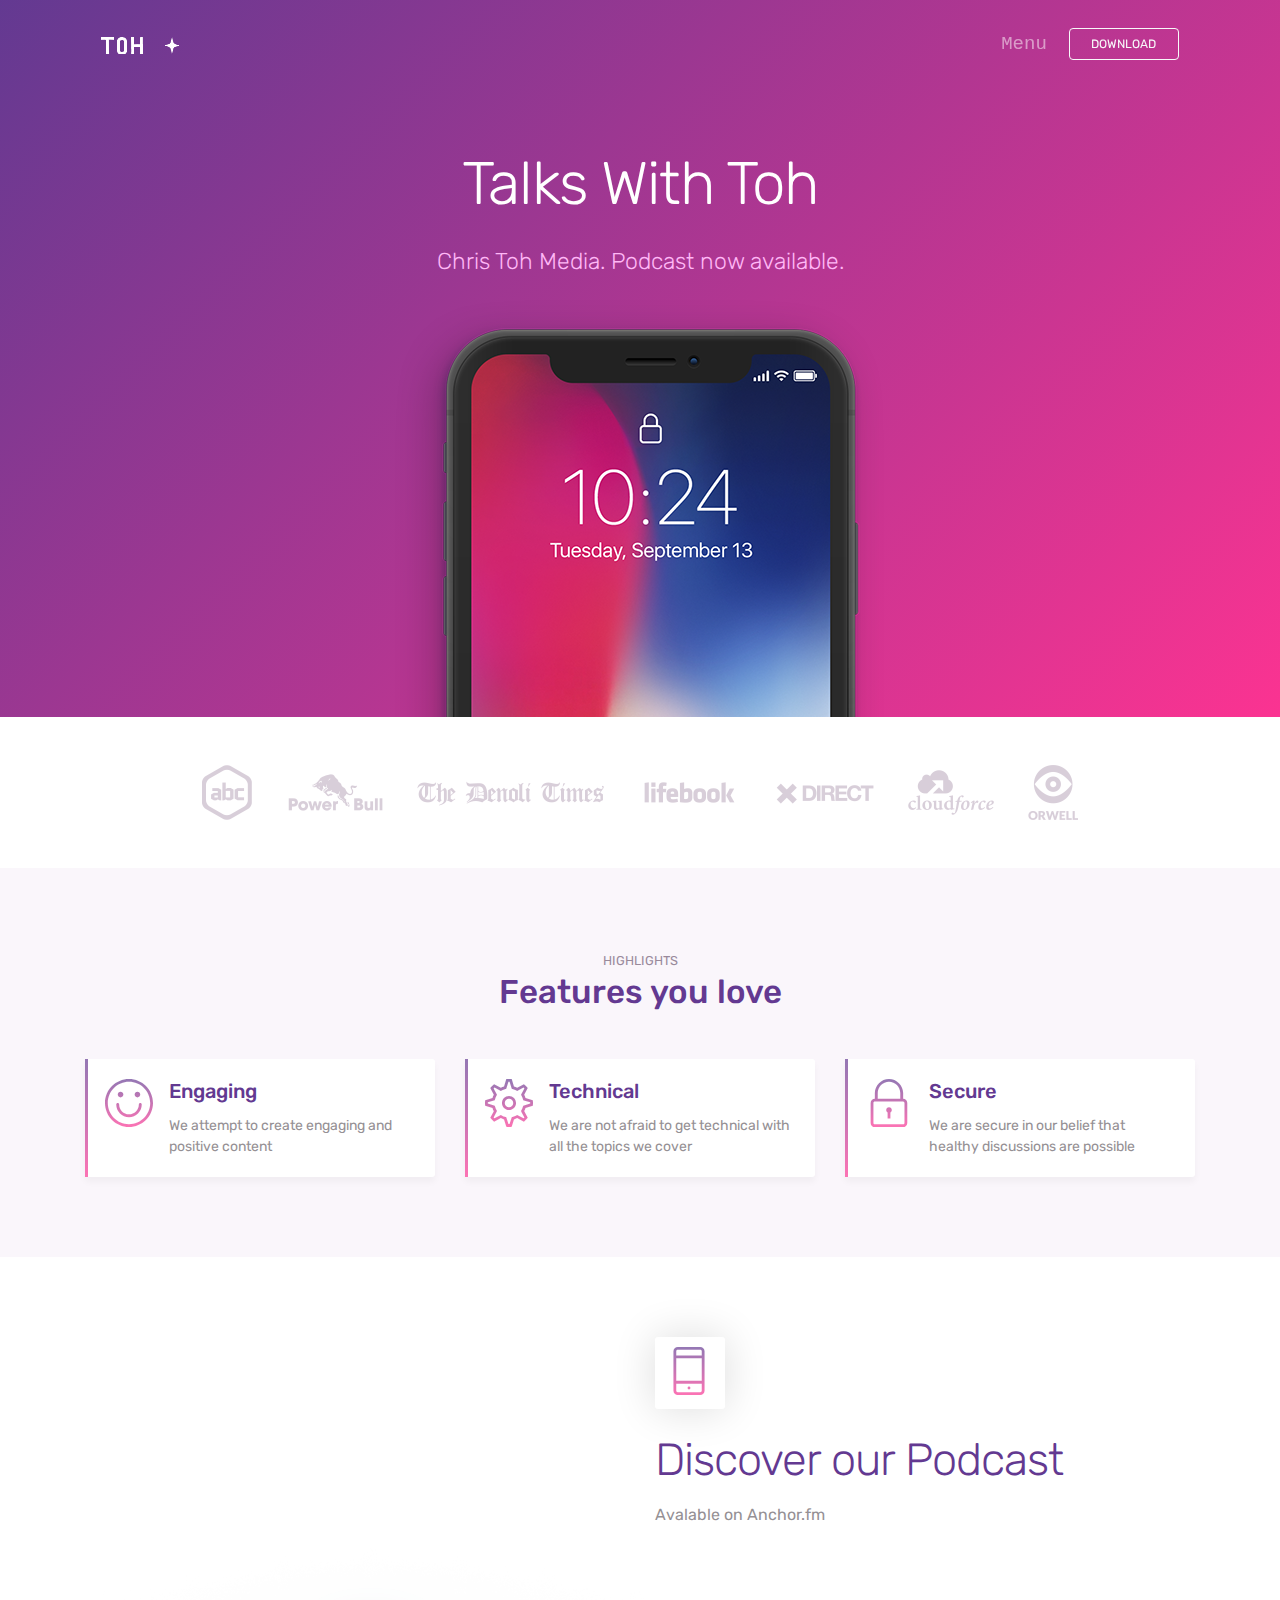
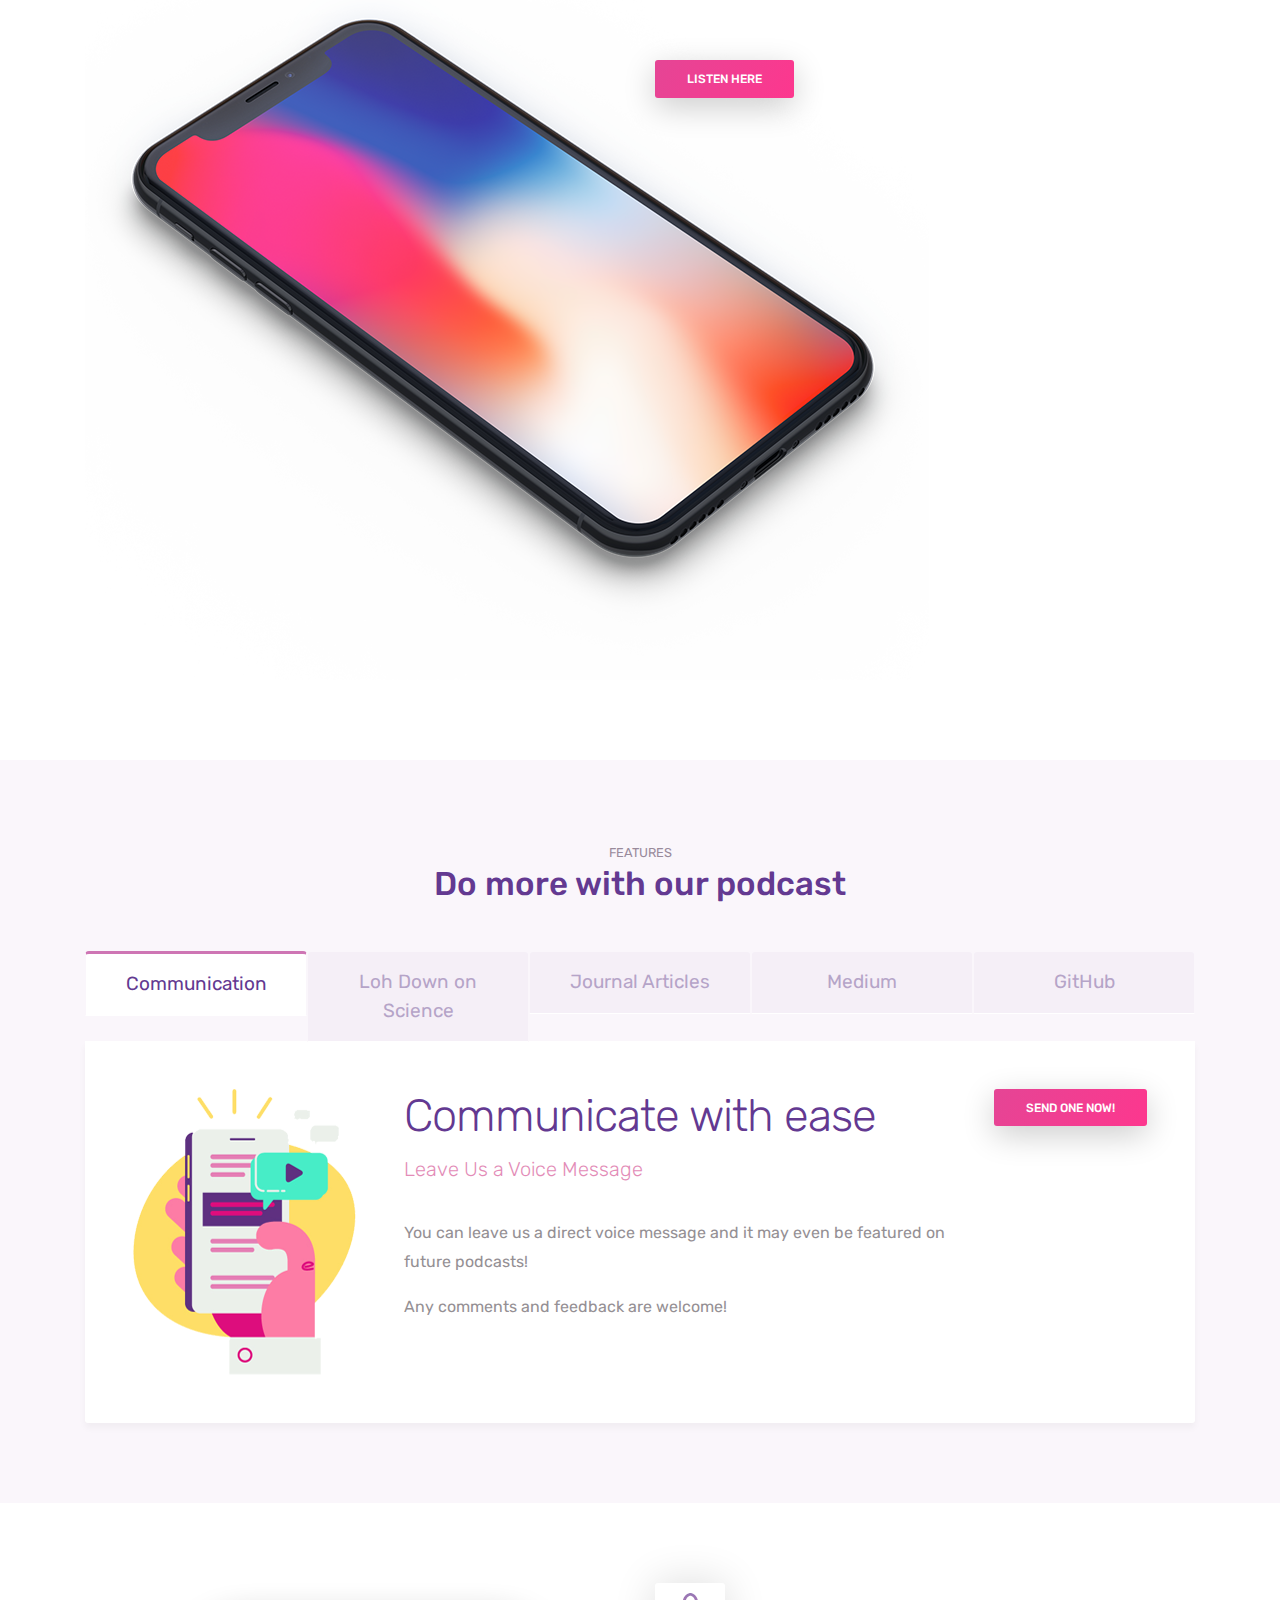
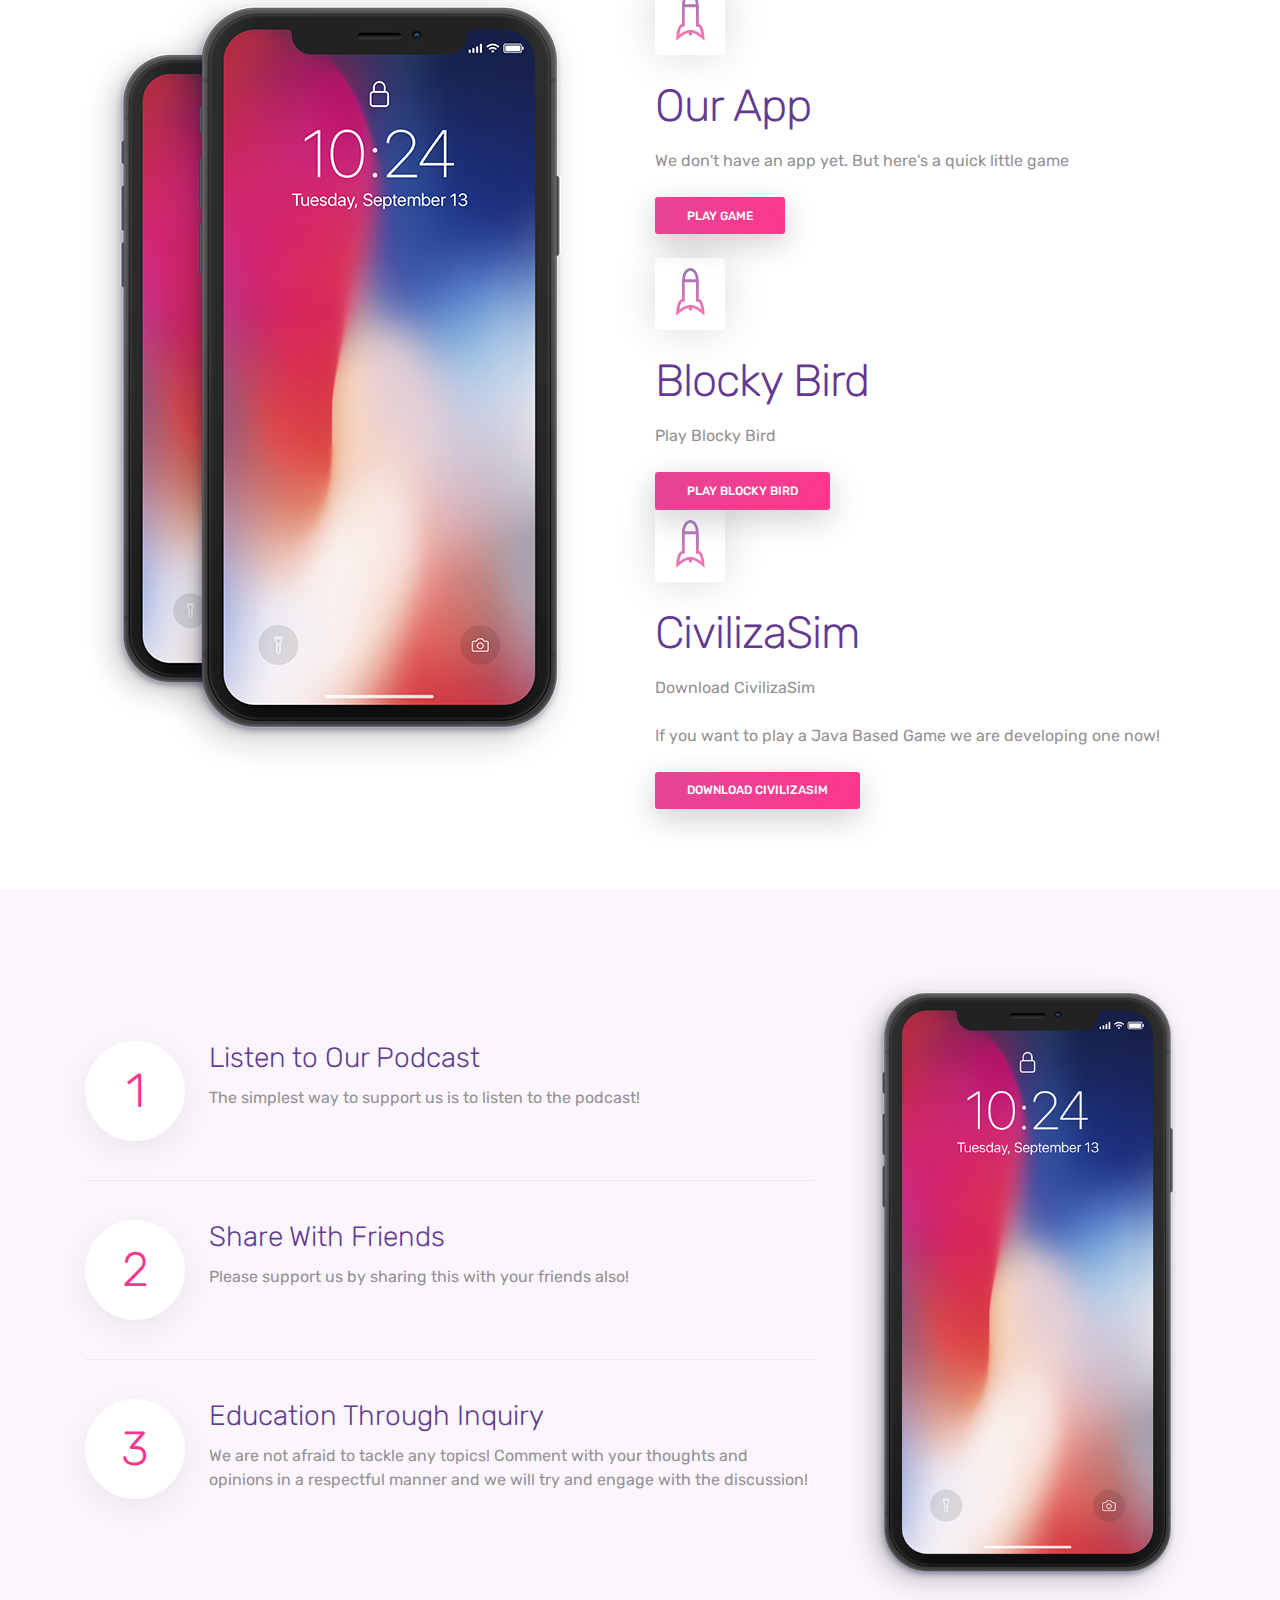
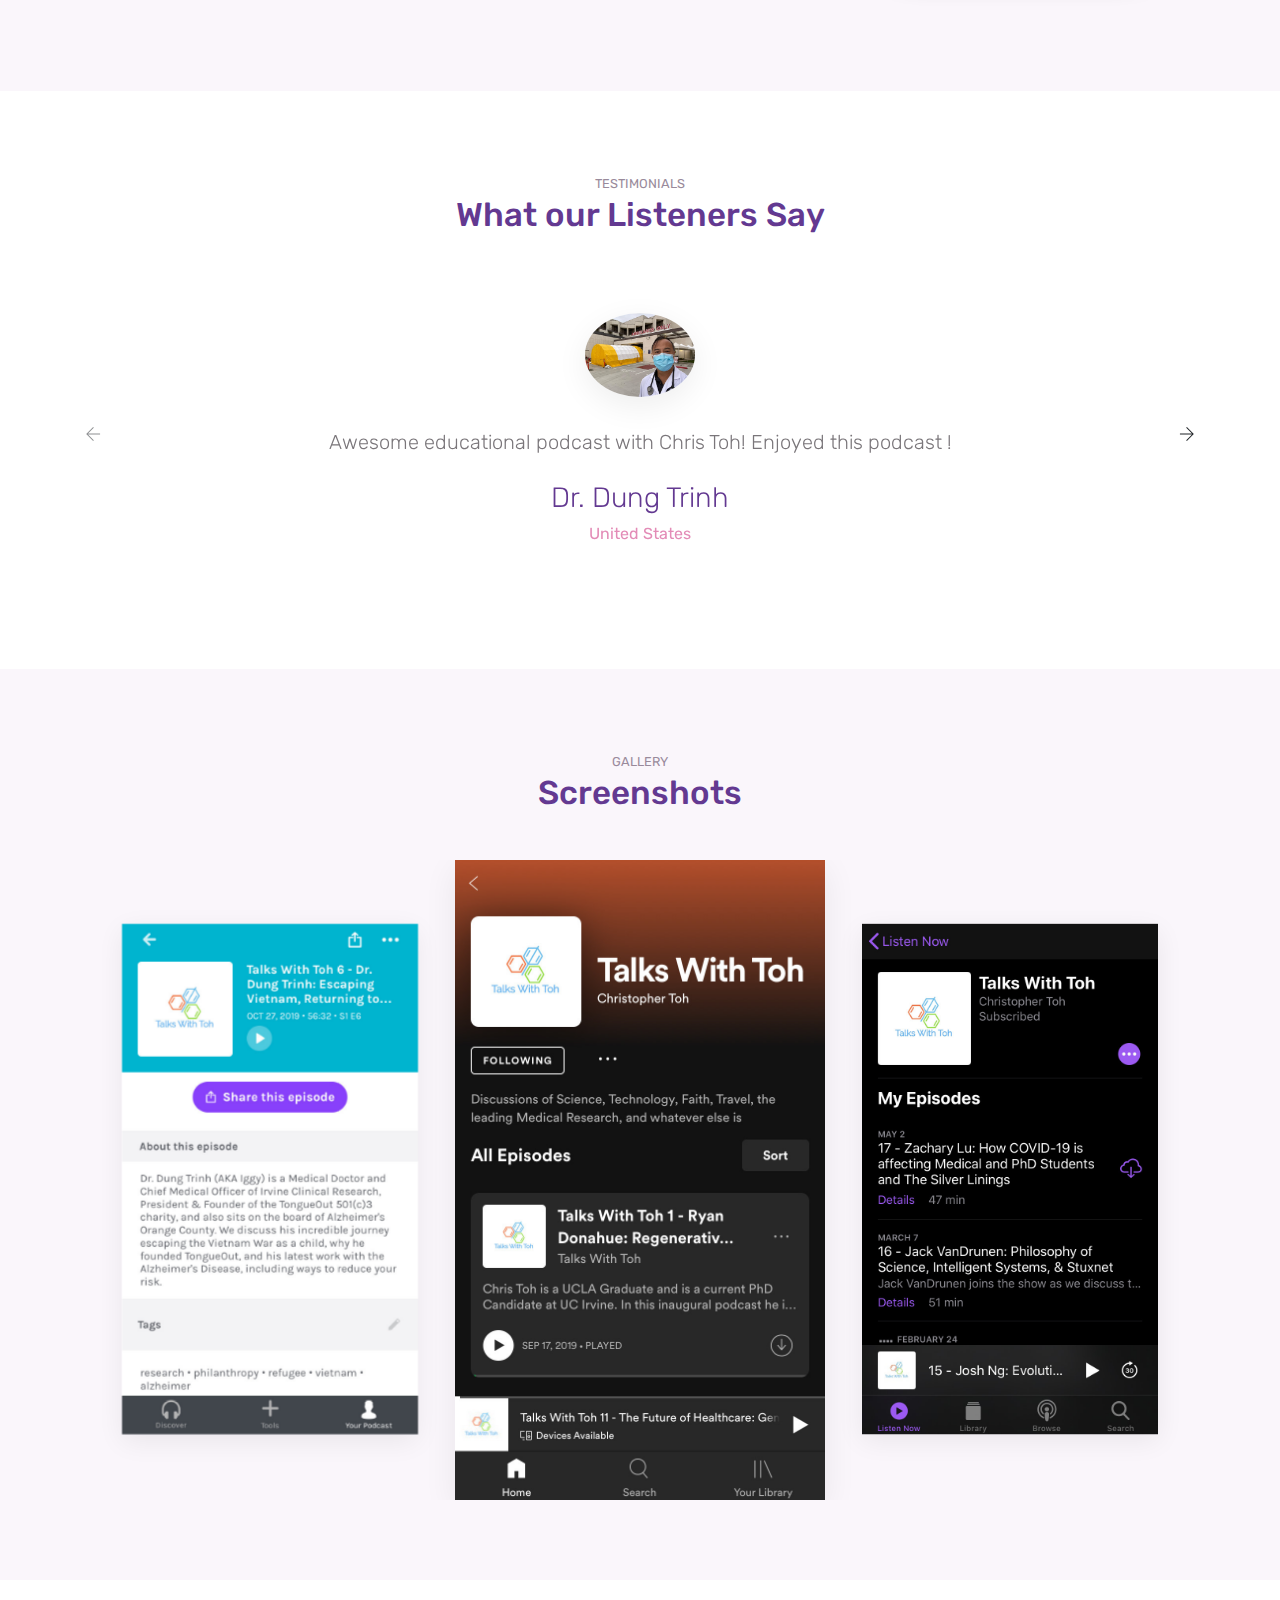
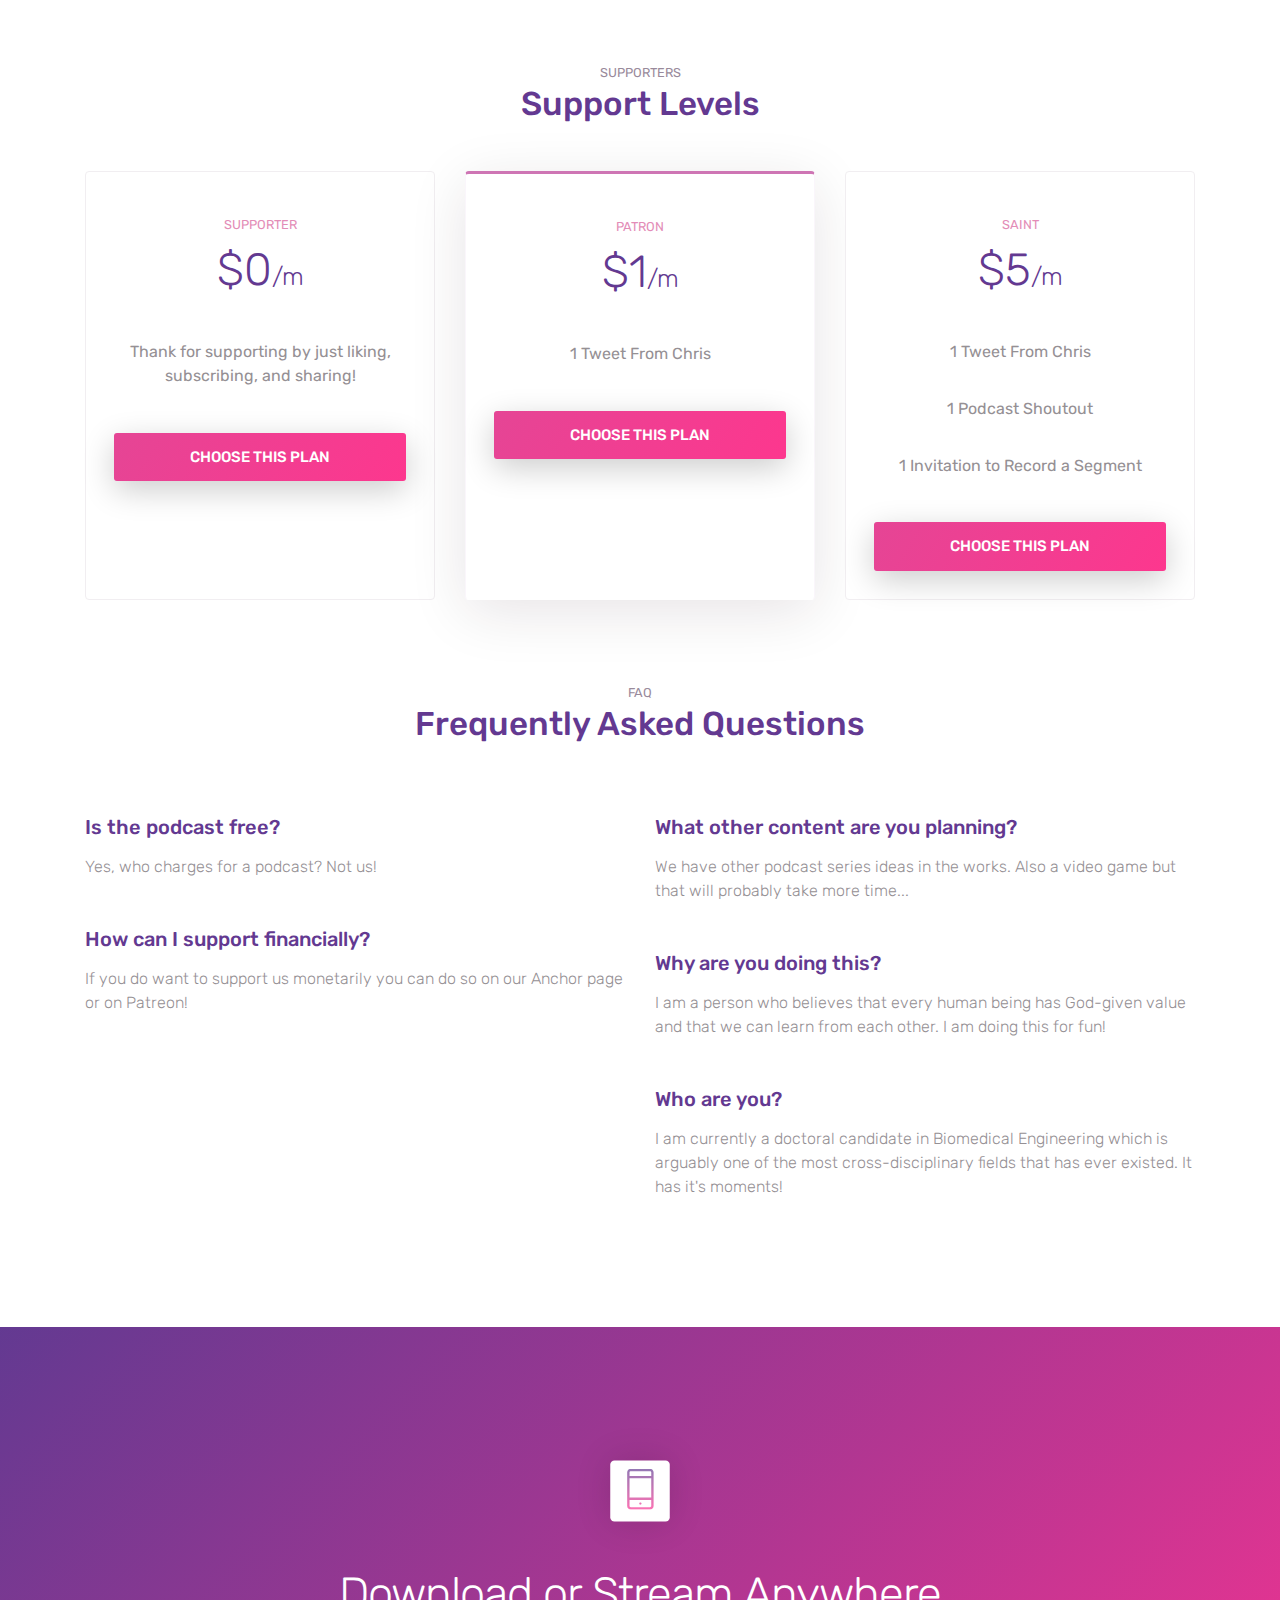
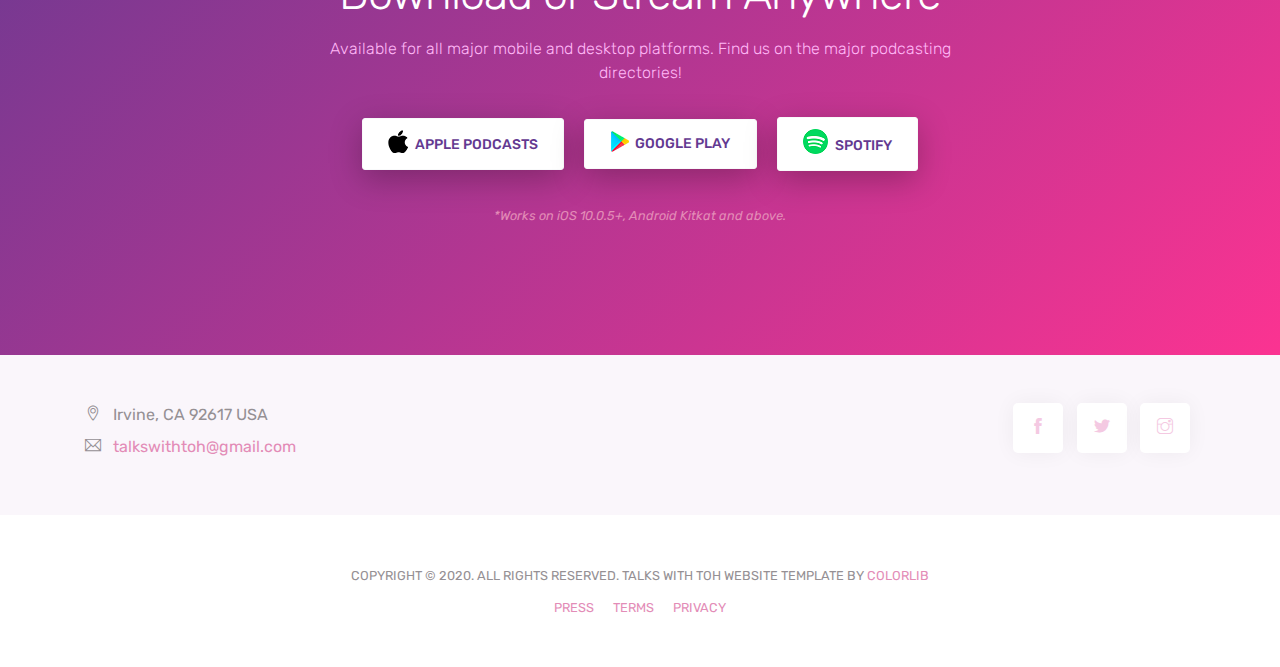
==== index.html @ e5518c6c "Updated To add CivilizaSim Link" ====
<!doctype html>
<html lang="en">
<!--

Page    : index / MobApp
Version : 1.0
Author  : Colorlib
URI     : https://colorlib.com

 -->

<head>
    <title>Talks With Toh</title>
    <!-- Required meta tags -->
    <meta charset="utf-8">
    <meta name="viewport" content="width=device-width, initial-scale=1, shrink-to-fit=no">
    <meta name="description" content="Podcast With Chris Toh">
    <meta name="keywords" content="HTML5, bootstrap, mobile, app, landing, ios, android, responsive, podcast, science, philosophy, faith">

    <!-- Font -->
    <link rel="dns-prefetch" href="//fonts.googleapis.com">
    <link href="https://fonts.googleapis.com/css?family=Rubik:300,400,500" rel="stylesheet">
	
	<!-- Favorite Icon -->
	<link rel="icon" type="image/png" href="images/twt.png">

    <!-- Bootstrap CSS -->
    <link rel="stylesheet" href="css/bootstrap.min.css">
    <!-- Themify Icons -->
    <link rel="stylesheet" href="css/themify-icons.css">
    <!-- Owl carousel -->
    <link rel="stylesheet" href="css/owl.carousel.min.css">
    <!-- Main css -->
    <link href="css/style.css" rel="stylesheet">
	
	<!-- Global site tag (gtag.js) - Google Analytics -->
	<script async src="https://www.googletagmanager.com/gtag/js?id=G-KRJTVBMWMR"></script>
	<script>
	  window.dataLayer = window.dataLayer || [];
	  function gtag(){dataLayer.push(arguments);}
	  gtag('js', new Date());

	  gtag('config', 'G-KRJTVBMWMR');
	</script>
</head>

<body data-spy="scroll" data-target="#navbar" data-offset="30">

    <!-- Nav Menu -->

    <div class="nav-menu fixed-top">
        <div class="container">
            <div class="row">
                <div class="col-md-12">
                    <nav class="navbar navbar-dark navbar-expand-lg">
                        <a class="navbar-brand" href="index.html"><img src="images/logo.png" class="img-fluid" alt="logo"></a> <button class="navbar-toggler" type="button" data-toggle="collapse" data-target="#navbar" aria-controls="navbar" aria-expanded="false" aria-label="Toggle navigation"> <span class="navbar-toggler-icon"></span> </button>
                        <div class="collapse navbar-collapse" id="navbar">
                            <ul class="navbar-nav ml-auto">
								<div class="dropdown active">
									<button class="dropbtn">Menu</button>
									<div class="dropdown-content">
										<li class="nav-item"> <a class="nav-link active" href="#home">HOME <span class="sr-only">(current)</span></a> </li>
										<li class="nav-item"> <a class="nav-link" href="#features">FEATURES</a> </li>
										<li class="nav-item"> <a class="nav-link" href="#gallery">GALLERY</a> </li>
										<li class="nav-item"> <a class="nav-link" href="#support">SUPPORT</a> </li>
										<li class="nav-item"> <a class="nav-link" href="#contact">CONTACT</a> </li>
										<li class="nav-item"> <a class="nav-link" href="press.html">NEWS</a> </li>
										<li class="nav-item"> <a class="nav-link" href="about.html">ABOUT US</a> </li>
										<li class="nav-item"> <a class="nav-link" href="podcast-episodes.html">EPISODES</a> </li>
									</div>
								</div>
                                <li class="nav-item"><a href="https://anchor.fm/talks-with-toh" class="btn btn-outline-light my-3 my-sm-0 ml-lg-3">Download</a></li>
                            </ul>
                        </div>
                    </nav>
                </div>
            </div>
        </div>
    </div>


    <header class="bg-gradient" id="home">
        <div class="container mt-5">
            <h1>Talks With Toh</h1>
            <p class="tagline">Chris Toh Media. Podcast now available.</p>
        </div>
        <div class="img-holder mt-3"><img src="images/iphonex.png" alt="phone" class="img-fluid"></div>
    </header>

    <div class="client-logos my-5">
        <div class="container text-center">
            <img src="images/client-logos.png" alt="client logos" class="img-fluid">
        </div>
    </div>

    <div class="section light-bg" id="features">


        <div class="container">

            <div class="section-title">
                <small>HIGHLIGHTS</small>
                <h3>Features you love</h3>
            </div>


            <div class="row">
                <div class="col-12 col-lg-4">
                    <div class="card features">
                        <div class="card-body">
                            <div class="media">
                                <span class="ti-face-smile gradient-fill ti-3x mr-3"></span>
                                <div class="media-body">
                                    <h4 class="card-title">Engaging</h4>
                                    <p class="card-text">We attempt to create engaging and positive content </p>
                                </div>
                            </div>
                        </div>
                    </div>
                </div>
                <div class="col-12 col-lg-4">
                    <div class="card features">
                        <div class="card-body">
                            <div class="media">
                                <span class="ti-settings gradient-fill ti-3x mr-3"></span>
                                <div class="media-body">
                                    <h4 class="card-title">Technical</h4>
                                    <p class="card-text">We are not afraid to get technical with all the topics we cover </p>
                                </div>
                            </div>
                        </div>
                    </div>
                </div>
                <div class="col-12 col-lg-4">
                    <div class="card features">
                        <div class="card-body">
                            <div class="media">
                                <span class="ti-lock gradient-fill ti-3x mr-3"></span>
                                <div class="media-body">
                                    <h4 class="card-title">Secure</h4>
                                    <p class="card-text">We are secure in our belief that healthy discussions are possible </p>
                                </div>
                            </div>
                        </div>
                    </div>
                </div>
            </div>

        </div>



    </div>
    <!-- // end .section -->
    <div class="section">

        <div class="container">
            <div class="row">
                <div class="col-lg-6 offset-lg-6">
                    <div class="box-icon"><span class="ti-mobile gradient-fill ti-3x"></span></div>
                    <h2>Discover our Podcast</h2>
                    <p class="mb-4">Avalable on Anchor.fm </p>
					<iframe src="https://anchor.fm/talks-with-toh/embed" height="102px" width="400px" frameborder="0" scrolling="no"></iframe>
					<div>
						<a href="podcast-episodes.html" class="btn btn-primary">Listen Here</a>
					</div>
                </div>
            </div>
            <div class="perspective-phone">
                <img src="images/perspective.png" alt="perspective phone" class="img-fluid">
            </div>
        </div>

    </div>
    <!-- // end .section -->


    <div class="section light-bg">
        <div class="container">
            <div class="section-title">
                <small>FEATURES</small>
                <h3>Do more with our podcast</h3>
            </div>

            <ul class="nav nav-tabs nav-justified" role="tablist">
                <li class="nav-item">
                    <a class="nav-link active" data-toggle="tab" href="#communication">Communication</a>
                </li>
                <li class="nav-item">
                    <a class="nav-link" data-toggle="tab" href="#schedule">Loh Down on Science</a>
                </li>
                <li class="nav-item">
                    <a class="nav-link" data-toggle="tab" href="#messages">Journal Articles</a>
                </li>
                <li class="nav-item">
                    <a class="nav-link" data-toggle="tab" href="#livechat">Medium</a>
                </li>
				<li class="nav-item">
                    <a class="nav-link" data-toggle="tab" href="#github">GitHub</a>
                </li>
            </ul>
            <div class="tab-content">
                <div class="tab-pane fade show active" id="communication">
                    <div class="d-flex flex-column flex-lg-row">
                        <img src="images/graphic.png" alt="graphic" class="img-fluid rounded align-self-start mr-lg-5 mb-5 mb-lg-0">
                        <div>

                            <h2>Communicate with ease</h2>
                            <p class="lead">Leave Us a Voice Message</p>
                            <p> You can leave us a direct voice message and it may even be featured on future podcasts!
							
                            </p>
                            <p> Any comments and feedback are welcome!
                            </p>
                        </div>
						<div>
							<a href="https://anchor.fm/talks-with-toh/message" class="btn btn-primary">Send one now!</a>
						</div>
                    </div>
                </div>
                <div class="tab-pane fade" id="schedule">
                    <div class="d-flex flex-column flex-lg-row">
                        <div>
                            <h2>Loh Down On Science</h2>
                            <p class="lead">Listen to Chris's other contributions! </p>
                            <p>As a Contributing Writer to the Loh Down on Science Podcast & Radio Show, Chris aids in writing, editing, and fact checking the content for the daily Loh Down On Science show.
                            </p>
                            <p> This show is hosted by Sandra Tsing Loh and can be found on NPR and KPCC 89.3 FM Los Angeles.
                            </p>
                        </div>
						<div>
							<p>
								<a href="https://lohdownonscience.com/" class="btn btn-primary">Check it out!</a>
							</p>
							<p>
								<a href="https://www.ldospandemicedition.org/" class="btn btn-primary">Check out the Special Pandemic Edition!</a>
							</p>
						</div>
						
                        <img src="images/graphic.png" alt="graphic" class="img-fluid rounded align-self-start mr-lg-5 mb-5 mb-lg-0">
                    </div>
                </div>
                <div class="tab-pane fade" id="messages">
                    <div class="d-flex flex-column flex-lg-row">
                        <img src="images/graphic.png" alt="graphic" class="img-fluid rounded align-self-start mr-lg-5 mb-5 mb-lg-0">
                        <div>
                            <h2>Scientific Publications</h2>
                            <p class="lead">Find Chris's Scientific Work. </p>
                            <p>Chris began his scientific career with Dr. Jacob Schmidt and Dr. Shiv Acharya at the UCLA Bioengineering Department. His studies included nanoparticle toxicity and nanopore based protein detection.
                            </p>
                            <p> Chris is currently working with Dr. James P. Brody at the UCI Biomedical Engineering Department. His studies and PhD work revolve around Big Data in Health Analytics and Machine Learning.
                            </p>
                        </div>
						<div>
							<p>
								<a href="https://scholar.google.com/citations?user=z143R0UAAAAJ&hl=en" class="btn btn-primary">Google Scholar</a>
							</p>
							<p>
								<a href="https://www.researchgate.net/profile/Christopher_Toh3" class="btn btn-primary">ResearchGate</a>
							</p>
						</div>
						
                    </div>
                </div>
                <div class="tab-pane fade" id="livechat">
                    <div class="d-flex flex-column flex-lg-row">
                        <div>
                            <h2>Other Written Works</h2>
                            <p class="lead">Chris occassionaly writes more thoughtful pieces on Medium. </p>
                            <p>Some topics take more time to write about especially when it involves cultural issues.
                            </p>
                            <p> Chris will occassionaly find some time to put some of his deeper thoughts in written form. Feel free to check it out!
                            </p>
                        </div>
						<div>
							<a href="https://medium.com/@christoh" class="btn btn-primary">Medium</a>
						</div>
                        <img src="images/graphic.png" alt="graphic" class="img-fluid rounded align-self-start mr-lg-5 mb-5 mb-lg-0">
                    </div>
                </div>
				<div class="tab-pane fade" id="github">
                    <div class="d-flex flex-column flex-lg-row">
                        <div>
                            <h2>GitHub</h2>
                            <p class="lead">Check out Chris's coding work on GitHub!</p>
                            <p>Chris has knowledge in Java, JavaScript, HTML5/CSS, R, MatLab, VisualBasic, and C++!
                            </p>
                            <p>These repositories represent some of Chris's "public" work. Much of his actual work is unfortunately hidden.
                            </p>
                        </div>
						<div>
							<a href="https://github.com/cetoh" class="btn btn-primary">GitHub</a>
						</div>
                        <img src="images/graphic.png" alt="graphic" class="img-fluid rounded align-self-start mr-lg-5 mb-5 mb-lg-0">
                    </div>
                </div>
            </div>


        </div>
    </div>
    <!-- // end .section -->

    <div class="section">

        <div class="container">
            <div class="row">
                <div class="col-md-6">
                    <img src="images/dualphone.png" alt="dual phone" class="img-fluid">
                </div>
                <div class="col-md-6 d-flex align-items-center">
                    <div>
                        <div class="box-icon"><span class="ti-rocket gradient-fill ti-3x"></span></div>
							<h2>Our App</h2>
							<p class="mb-4">We don't have an app yet. But here's a quick little game</p>
							<a href="number-game.html" class="btn btn-primary">Play Game</a>
						<br></br>
						<div class="box-icon"><span class="ti-rocket gradient-fill ti-3x"></span></div>
							<h2>Blocky Bird</h2>
							<p class="mb-4">Play Blocky Bird</p>
							<a href="blockybird.html" class="btn btn-primary">Play Blocky Bird</a>
						<div class="box-icon"><span class="ti-rocket gradient-fill ti-3x"></span></div>
							<h2>CivilizaSim</h2>
							<p class="mb-4">Download CivilizaSim</p>
							<p class="mb-4">If you want to play a Java Based Game we are developing one now!</p>
							<a href="https://github.com/cetoh/CivilizaSim/releases" class="btn btn-primary">Download CivilizaSim</a>							
					</div>
                </div>
            </div>

        </div>

    </div>
    <!-- // end .section -->


    <div class="section light-bg">

        <div class="container">
            <div class="row">
                <div class="col-md-8 d-flex align-items-center">
                    <ul class="list-unstyled ui-steps">
                        <li class="media">
                            <div class="circle-icon mr-4">1</div>
                            <div class="media-body">
                                <h5>Listen to Our Podcast</h5>
                                <p>The simplest way to support us is to listen to the podcast!</p>
                            </div>
                        </li>
                        <li class="media my-4">
                            <div class="circle-icon mr-4">2</div>
                            <div class="media-body">
                                <h5>Share With Friends</h5>
                                <p>Please support us by sharing this with your friends also!</p>
                            </div>
                        </li>
                        <li class="media">
                            <div class="circle-icon mr-4">3</div>
                            <div class="media-body">
                                <h5>Education Through Inquiry</h5>
                                <p>We are not afraid to tackle any topics! Comment with your thoughts and opinions in a respectful manner and we will try and engage with the discussion! </p>
                            </div>
                        </li>
                    </ul>
                </div>
                <div class="col-md-4">
                    <img src="images/iphonex.png" alt="iphone" class="img-fluid">
                </div>

            </div>

        </div>

    </div>
    <!-- // end .section -->


    <div class="section">
        <div class="container">
            <div class="section-title">
                <small>TESTIMONIALS</small>
                <h3>What our Listeners Say</h3>
            </div>

            <div class="testimonials owl-carousel">
                <div class="testimonials-single">
                    <img src="images/drtrinh.png" alt="client" class="client-img">
                    <blockquote class="blockquote"> Awesome educational podcast with Chris Toh! Enjoyed this podcast !</blockquote>
                    <h5 class="mt-4 mb-2">Dr. Dung Trinh</h5>
                    <p class="text-primary">United States</p>
                </div>
                <div class="testimonials-single">
                    <img src="images/andrewphan.jpg" alt="client" class="client-img">
                    <blockquote class="blockquote">It was cathartic when you talked about how hard the first year [of PhD] (and beyond) was.</blockquote>
                    <h5 class="mt-4 mb-2">Andrew Phan</h5>
                    <p class="text-primary">United States</p>
                </div>
                <div class="testimonials-single">
                    <img src="images/client.png" alt="client" class="client-img">
                    <blockquote class="blockquote"> I have some nice words to say about this podcast!</blockquote>
                    <h5 class="mt-4 mb-2">Janice Doe</h5>
                    <p class="text-primary">United States</p>
                </div>
            </div>

        </div>

    </div>
    <!-- // end .section -->


    <div class="section light-bg" id="gallery">
        <div class="container">
            <div class="section-title">
                <small>GALLERY</small>
                <h3>Screenshots</h3>
            </div>

            <div class="img-gallery owl-carousel owl-theme">
                <img src="images/screenSpotify.jpg" alt="image">
                <img src="images/screenApple.jpg" alt="image">
                <img src="images/screenAnchor.jpg" alt="image">
            </div>

        </div>

    </div>
    <!-- // end .section -->





    <div class="section" id="support">
        <div class="container">
            <div class="section-title">
                <small>SUPPORTERS</small>
                <h3>Support Levels</h3>
            </div>

            <div class="card-deck">
                <div class="card pricing">
                    <div class="card-head">
                        <small class="text-primary">SUPPORTER</small>
                        <span class="price">$0<sub>/m</sub></span>
                    </div>
                    <ul class="list-group list-group-flush">
                        <div class="list-group-item">Thank for supporting by just liking, subscribing, and sharing!</div>
                    </ul>
                    <div class="card-body">
                        <a href="https://anchor.fm/talks-with-toh" class="btn btn-primary btn-lg btn-block">Choose this Plan</a>
                    </div>
                </div>
                <div class="card pricing popular">
                    <div class="card-head">
                        <small class="text-primary">PATRON</small>
                        <span class="price">$1<sub>/m</sub></span>
                    </div>
                    <ul class="list-group list-group-flush">
                        <div class="list-group-item">1 Tweet From Chris</div>
                    </ul>
                    <div class="card-body">
                        <a href="https://anchor.fm/talks-with-toh" class="btn btn-primary btn-lg btn-block">Choose this Plan</a>
                    </div>
                </div>
                <div class="card pricing">
                    <div class="card-head">
                        <small class="text-primary">SAINT</small>
                        <span class="price">$5<sub>/m</sub></span>
                    </div>
                    <ul class="list-group list-group-flush">
                        <div class="list-group-item">1 Tweet From Chris</div>
                        <div class="list-group-item">1 Podcast Shoutout</div>
                        <div class="list-group-item">1 Invitation to Record a Segment</div>
                    </ul>
                    <div class="card-body">
                        <a href="https://anchor.fm/talks-with-toh" class="btn btn-primary btn-lg btn-block">Choose this Plan</a>
                    </div>
                </div>
            </div>
            <!-- // end .pricing -->


        </div>

    </div>
    <!-- // end .section -->


    <div class="section pt-0">
        <div class="container">
            <div class="section-title">
                <small>FAQ</small>
                <h3>Frequently Asked Questions</h3>
            </div>

            <div class="row pt-4">
                <div class="col-md-6">
                    <h4 class="mb-3">Is the podcast free?</h4>
                    <p class="light-font mb-5">Yes, who charges for a podcast? Not us! </p>
                    <h4 class="mb-3">How can I support financially?</h4>
                    <p class="light-font mb-5">If you do want to support us monetarily you can do so on our Anchor page or on Patreon! </p>

                </div>
                <div class="col-md-6">
                    <h4 class="mb-3">What other content are you planning?</h4>
                    <p class="light-font mb-5">We have other podcast series ideas in the works. Also a video game but that will probably take more time...</p>
                    <h4 class="mb-3">Why are you doing this?</h4>
                    <p class="light-font mb-5">I am a person who believes that every human being has God-given value and that we can learn from each other. I am doing this for fun! </p>
					<h4 class="mb-3">Who are you?</h4>
					<p class="light-font mb-5">I am currently a doctoral candidate in Biomedical Engineering which is arguably one of the most cross-disciplinary fields that has ever existed. It has it's moments!</p>
                </div>
            </div>
        </div>

    </div>
    <!-- // end .section -->



    <div class="section bg-gradient">
        <div class="container">
            <div class="call-to-action">

                <div class="box-icon"><span class="ti-mobile gradient-fill ti-3x"></span></div>
                <h2>Download or Stream Anywhere</h2>
                <p class="tagline">Available for all major mobile and desktop platforms. Find us on the major podcasting directories! </p>
                <div class="my-4">
                    <a href="https://podcasts.apple.com/us/podcast/talks-with-toh/id1480871208?uo=4" class="btn btn-light"><img src="images/appleicon.png" alt="icon">Apple Podcasts</a>
                    <a href="https://www.google.com/podcasts?feed=aHR0cHM6Ly9hbmNob3IuZm0vcy8xZjlmNzEzNC9wb2RjYXN0L3Jzcw==" class="btn btn-light"><img src="images/playicon.png" alt="icon">Google Play</a>
					<a href="https://open.spotify.com/show/0hX5WpfdiPnW2MgvIcTLd7" class="btn btn-light"><img src="images/spotify.png" alt="icon">Spotify</a>
                </div>
                <p class="text-primary"><small><i>*Works on iOS 10.0.5+, Android Kitkat and above. </i></small></p>
            </div>
        </div>

    </div>
    <!-- // end .section -->

    <div class="light-bg py-5" id="contact">
        <div class="container">
            <div class="row">
                <div class="col-lg-6 text-center text-lg-left">
                    <p class="mb-2"> <span class="ti-location-pin mr-2"></span> Irvine, CA 92617 USA</p>
                    <div class=" d-block d-sm-inline-block">
                        <p class="mb-2">
                            <span class="ti-email mr-2"></span> <a class="mr-4" href="mailto:talkswithtoh@gmail.com">talkswithtoh@gmail.com</a>
                        </p>
                    </div>
                    <!--
					<div class="d-block d-sm-inline-block">
                        <p class="mb-0">
                            <span class="ti-headphone-alt mr-2"></span> <a href="tel:XXXXXXXXXX">XXX-XXX-XXXX</a>
                        </p>
                    </div>
					-->
                </div>
                <div class="col-lg-6">
                    <div class="social-icons">
                        <a href="https://www.facebook.com/TalksWithToh/"><span class="ti-facebook"></span></a>
                        <a href="https://twitter.com/christoh_ofslo"><span class="ti-twitter-alt"></span></a>
                        <a href="https://www.instagram.com/christoh_ofslo/"><span class="ti-instagram"></span></a>
                    </div>
                </div>
            </div>

        </div>

    </div>
    <!-- // end .section -->
    <footer class="my-5 text-center">
        <!-- Copyright removal is not prohibited! -->
        <p class="mb-2"><small>COPYRIGHT © 2020. ALL RIGHTS RESERVED. TALKS WITH TOH WEBSITE TEMPLATE BY <a href="https://colorlib.com">COLORLIB</a></small></p>

        <small>
            <a href="press.html" class="m-2">PRESS</a>
            <a href="#" class="m-2">TERMS</a>
            <a href="#" class="m-2">PRIVACY</a>
        </small>
    </footer>

    <!-- jQuery and Bootstrap -->
    <script src="js/jquery-3.2.1.min.js"></script>
    <script src="js/bootstrap.bundle.min.js"></script>
    <!-- Plugins JS -->
    <script src="js/owl.carousel.min.js"></script>
    <!-- Custom JS -->
    <script src="js/script.js"></script>

</body>

</html>
---- css/themify-icons.css ----
@font-face {
    font-family: 'themify';
    src: url('../fonts/themify.eot?-fvbane');
    src: url('../fonts/themify.eot?#iefix-fvbane') format('embedded-opentype'), url('../fonts/themify.woff?-fvbane') format('woff'), url('../fonts/themify.ttf?-fvbane') format('truetype'), url('../fonts/themify.svg?-fvbane#themify') format('svg');
    font-weight: normal;
    font-style: normal;
}

[class^="ti-"],
[class*=" ti-"] {
    font-family: 'themify';
    speak: none;
    font-style: normal;
    font-weight: normal;
    font-variant: normal;
    text-transform: none;
    line-height: 1;
    /* Better Font Rendering =========== */
    -webkit-font-smoothing: antialiased;
    -moz-osx-font-smoothing: grayscale;
}

.ti-wand:before {
    content: "\e600";
}

.ti-volume:before {
    content: "\e601";
}

.ti-user:before {
    content: "\e602";
}

.ti-unlock:before {
    content: "\e603";
}

.ti-unlink:before {
    content: "\e604";
}

.ti-trash:before {
    content: "\e605";
}

.ti-thought:before {
    content: "\e606";
}

.ti-target:before {
    content: "\e607";
}

.ti-tag:before {
    content: "\e608";
}

.ti-tablet:before {
    content: "\e609";
}

.ti-star:before {
    content: "\e60a";
}

.ti-spray:before {
    content: "\e60b";
}

.ti-signal:before {
    content: "\e60c";
}

.ti-shopping-cart:before {
    content: "\e60d";
}

.ti-shopping-cart-full:before {
    content: "\e60e";
}

.ti-settings:before {
    content: "\e60f";
}

.ti-search:before {
    content: "\e610";
}

.ti-zoom-in:before {
    content: "\e611";
}

.ti-zoom-out:before {
    content: "\e612";
}

.ti-cut:before {
    content: "\e613";
}

.ti-ruler:before {
    content: "\e614";
}

.ti-ruler-pencil:before {
    content: "\e615";
}

.ti-ruler-alt:before {
    content: "\e616";
}

.ti-bookmark:before {
    content: "\e617";
}

.ti-bookmark-alt:before {
    content: "\e618";
}

.ti-reload:before {
    content: "\e619";
}

.ti-plus:before {
    content: "\e61a";
}

.ti-pin:before {
    content: "\e61b";
}

.ti-pencil:before {
    content: "\e61c";
}

.ti-pencil-alt:before {
    content: "\e61d";
}

.ti-paint-roller:before {
    content: "\e61e";
}

.ti-paint-bucket:before {
    content: "\e61f";
}

.ti-na:before {
    content: "\e620";
}

.ti-mobile:before {
    content: "\e621";
}

.ti-minus:before {
    content: "\e622";
}

.ti-medall:before {
    content: "\e623";
}

.ti-medall-alt:before {
    content: "\e624";
}

.ti-marker:before {
    content: "\e625";
}

.ti-marker-alt:before {
    content: "\e626";
}

.ti-arrow-up:before {
    content: "\e627";
}

.ti-arrow-right:before {
    content: "\e628";
}

.ti-arrow-left:before {
    content: "\e629";
}

.ti-arrow-down:before {
    content: "\e62a";
}

.ti-lock:before {
    content: "\e62b";
}

.ti-location-arrow:before {
    content: "\e62c";
}

.ti-link:before {
    content: "\e62d";
}

.ti-layout:before {
    content: "\e62e";
}

.ti-layers:before {
    content: "\e62f";
}

.ti-layers-alt:before {
    content: "\e630";
}

.ti-key:before {
    content: "\e631";
}

.ti-import:before {
    content: "\e632";
}

.ti-image:before {
    content: "\e633";
}

.ti-heart:before {
    content: "\e634";
}

.ti-heart-broken:before {
    content: "\e635";
}

.ti-hand-stop:before {
    content: "\e636";
}

.ti-hand-open:before {
    content: "\e637";
}

.ti-hand-drag:before {
    content: "\e638";
}

.ti-folder:before {
    content: "\e639";
}

.ti-flag:before {
    content: "\e63a";
}

.ti-flag-alt:before {
    content: "\e63b";
}

.ti-flag-alt-2:before {
    content: "\e63c";
}

.ti-eye:before {
    content: "\e63d";
}

.ti-export:before {
    content: "\e63e";
}

.ti-exchange-vertical:before {
    content: "\e63f";
}

.ti-desktop:before {
    content: "\e640";
}

.ti-cup:before {
    content: "\e641";
}

.ti-crown:before {
    content: "\e642";
}

.ti-comments:before {
    content: "\e643";
}

.ti-comment:before {
    content: "\e644";
}

.ti-comment-alt:before {
    content: "\e645";
}

.ti-close:before {
    content: "\e646";
}

.ti-clip:before {
    content: "\e647";
}

.ti-angle-up:before {
    content: "\e648";
}

.ti-angle-right:before {
    content: "\e649";
}

.ti-angle-left:before {
    content: "\e64a";
}

.ti-angle-down:before {
    content: "\e64b";
}

.ti-check:before {
    content: "\e64c";
}

.ti-check-box:before {
    content: "\e64d";
}

.ti-camera:before {
    content: "\e64e";
}

.ti-announcement:before {
    content: "\e64f";
}

.ti-brush:before {
    content: "\e650";
}

.ti-briefcase:before {
    content: "\e651";
}

.ti-bolt:before {
    content: "\e652";
}

.ti-bolt-alt:before {
    content: "\e653";
}

.ti-blackboard:before {
    content: "\e654";
}

.ti-bag:before {
    content: "\e655";
}

.ti-move:before {
    content: "\e656";
}

.ti-arrows-vertical:before {
    content: "\e657";
}

.ti-arrows-horizontal:before {
    content: "\e658";
}

.ti-fullscreen:before {
    content: "\e659";
}

.ti-arrow-top-right:before {
    content: "\e65a";
}

.ti-arrow-top-left:before {
    content: "\e65b";
}

.ti-arrow-circle-up:before {
    content: "\e65c";
}

.ti-arrow-circle-right:before {
    content: "\e65d";
}

.ti-arrow-circle-left:before {
    content: "\e65e";
}

.ti-arrow-circle-down:before {
    content: "\e65f";
}

.ti-angle-double-up:before {
    content: "\e660";
}

.ti-angle-double-right:before {
    content: "\e661";
}

.ti-angle-double-left:before {
    content: "\e662";
}

.ti-angle-double-down:before {
    content: "\e663";
}

.ti-zip:before {
    content: "\e664";
}

.ti-world:before {
    content: "\e665";
}

.ti-wheelchair:before {
    content: "\e666";
}

.ti-view-list:before {
    content: "\e667";
}

.ti-view-list-alt:before {
    content: "\e668";
}

.ti-view-grid:before {
    content: "\e669";
}

.ti-uppercase:before {
    content: "\e66a";
}

.ti-upload:before {
    content: "\e66b";
}

.ti-underline:before {
    content: "\e66c";
}

.ti-truck:before {
    content: "\e66d";
}

.ti-timer:before {
    content: "\e66e";
}

.ti-ticket:before {
    content: "\e66f";
}

.ti-thumb-up:before {
    content: "\e670";
}

.ti-thumb-down:before {
    content: "\e671";
}

.ti-text:before {
    content: "\e672";
}

.ti-stats-up:before {
    content: "\e673";
}

.ti-stats-down:before {
    content: "\e674";
}

.ti-split-v:before {
    content: "\e675";
}

.ti-split-h:before {
    content: "\e676";
}

.ti-smallcap:before {
    content: "\e677";
}

.ti-shine:before {
    content: "\e678";
}

.ti-shift-right:before {
    content: "\e679";
}

.ti-shift-left:before {
    content: "\e67a";
}

.ti-shield:before {
    content: "\e67b";
}

.ti-notepad:before {
    content: "\e67c";
}

.ti-server:before {
    content: "\e67d";
}

.ti-quote-right:before {
    content: "\e67e";
}

.ti-quote-left:before {
    content: "\e67f";
}

.ti-pulse:before {
    content: "\e680";
}

.ti-printer:before {
    content: "\e681";
}

.ti-power-off:before {
    content: "\e682";
}

.ti-plug:before {
    content: "\e683";
}

.ti-pie-chart:before {
    content: "\e684";
}

.ti-paragraph:before {
    content: "\e685";
}

.ti-panel:before {
    content: "\e686";
}

.ti-package:before {
    content: "\e687";
}

.ti-music:before {
    content: "\e688";
}

.ti-music-alt:before {
    content: "\e689";
}

.ti-mouse:before {
    content: "\e68a";
}

.ti-mouse-alt:before {
    content: "\e68b";
}

.ti-money:before {
    content: "\e68c";
}

.ti-microphone:before {
    content: "\e68d";
}

.ti-menu:before {
    content: "\e68e";
}

.ti-menu-alt:before {
    content: "\e68f";
}

.ti-map:before {
    content: "\e690";
}

.ti-map-alt:before {
    content: "\e691";
}

.ti-loop:before {
    content: "\e692";
}

.ti-location-pin:before {
    content: "\e693";
}

.ti-list:before {
    content: "\e694";
}

.ti-light-bulb:before {
    content: "\e695";
}

.ti-Italic:before {
    content: "\e696";
}

.ti-info:before {
    content: "\e697";
}

.ti-infinite:before {
    content: "\e698";
}

.ti-id-badge:before {
    content: "\e699";
}

.ti-hummer:before {
    content: "\e69a";
}

.ti-home:before {
    content: "\e69b";
}

.ti-help:before {
    content: "\e69c";
}

.ti-headphone:before {
    content: "\e69d";
}

.ti-harddrives:before {
    content: "\e69e";
}

.ti-harddrive:before {
    content: "\e69f";
}

.ti-gift:before {
    content: "\e6a0";
}

.ti-game:before {
    content: "\e6a1";
}

.ti-filter:before {
    content: "\e6a2";
}

.ti-files:before {
    content: "\e6a3";
}

.ti-file:before {
    content: "\e6a4";
}

.ti-eraser:before {
    content: "\e6a5";
}

.ti-envelope:before {
    content: "\e6a6";
}

.ti-download:before {
    content: "\e6a7";
}

.ti-direction:before {
    content: "\e6a8";
}

.ti-direction-alt:before {
    content: "\e6a9";
}

.ti-dashboard:before {
    content: "\e6aa";
}

.ti-control-stop:before {
    content: "\e6ab";
}

.ti-control-shuffle:before {
    content: "\e6ac";
}

.ti-control-play:before {
    content: "\e6ad";
}

.ti-control-pause:before {
    content: "\e6ae";
}

.ti-control-forward:before {
    content: "\e6af";
}

.ti-control-backward:before {
    content: "\e6b0";
}

.ti-cloud:before {
    content: "\e6b1";
}

.ti-cloud-up:before {
    content: "\e6b2";
}

.ti-cloud-down:before {
    content: "\e6b3";
}

.ti-clipboard:before {
    content: "\e6b4";
}

.ti-car:before {
    content: "\e6b5";
}

.ti-calendar:before {
    content: "\e6b6";
}

.ti-book:before {
    content: "\e6b7";
}

.ti-bell:before {
    content: "\e6b8";
}

.ti-basketball:before {
    content: "\e6b9";
}

.ti-bar-chart:before {
    content: "\e6ba";
}

.ti-bar-chart-alt:before {
    content: "\e6bb";
}

.ti-back-right:before {
    content: "\e6bc";
}

.ti-back-left:before {
    content: "\e6bd";
}

.ti-arrows-corner:before {
    content: "\e6be";
}

.ti-archive:before {
    content: "\e6bf";
}

.ti-anchor:before {
    content: "\e6c0";
}

.ti-align-right:before {
    content: "\e6c1";
}

.ti-align-left:before {
    content: "\e6c2";
}

.ti-align-justify:before {
    content: "\e6c3";
}

.ti-align-center:before {
    content: "\e6c4";
}

.ti-alert:before {
    content: "\e6c5";
}

.ti-alarm-clock:before {
    content: "\e6c6";
}

.ti-agenda:before {
    content: "\e6c7";
}

.ti-write:before {
    content: "\e6c8";
}

.ti-window:before {
    content: "\e6c9";
}

.ti-widgetized:before {
    content: "\e6ca";
}

.ti-widget:before {
    content: "\e6cb";
}

.ti-widget-alt:before {
    content: "\e6cc";
}

.ti-wallet:before {
    content: "\e6cd";
}

.ti-video-clapper:before {
    content: "\e6ce";
}

.ti-video-camera:before {
    content: "\e6cf";
}

.ti-vector:before {
    content: "\e6d0";
}

.ti-themify-logo:before {
    content: "\e6d1";
}

.ti-themify-favicon:before {
    content: "\e6d2";
}

.ti-themify-favicon-alt:before {
    content: "\e6d3";
}

.ti-support:before {
    content: "\e6d4";
}

.ti-stamp:before {
    content: "\e6d5";
}

.ti-split-v-alt:before {
    content: "\e6d6";
}

.ti-slice:before {
    content: "\e6d7";
}

.ti-shortcode:before {
    content: "\e6d8";
}

.ti-shift-right-alt:before {
    content: "\e6d9";
}

.ti-shift-left-alt:before {
    content: "\e6da";
}

.ti-ruler-alt-2:before {
    content: "\e6db";
}

.ti-receipt:before {
    content: "\e6dc";
}

.ti-pin2:before {
    content: "\e6dd";
}

.ti-pin-alt:before {
    content: "\e6de";
}

.ti-pencil-alt2:before {
    content: "\e6df";
}

.ti-palette:before {
    content: "\e6e0";
}

.ti-more:before {
    content: "\e6e1";
}

.ti-more-alt:before {
    content: "\e6e2";
}

.ti-microphone-alt:before {
    content: "\e6e3";
}

.ti-magnet:before {
    content: "\e6e4";
}

.ti-line-double:before {
    content: "\e6e5";
}

.ti-line-dotted:before {
    content: "\e6e6";
}

.ti-line-dashed:before {
    content: "\e6e7";
}

.ti-layout-width-full:before {
    content: "\e6e8";
}

.ti-layout-width-default:before {
    content: "\e6e9";
}

.ti-layout-width-default-alt:before {
    content: "\e6ea";
}

.ti-layout-tab:before {
    content: "\e6eb";
}

.ti-layout-tab-window:before {
    content: "\e6ec";
}

.ti-layout-tab-v:before {
    content: "\e6ed";
}

.ti-layout-tab-min:before {
    content: "\e6ee";
}

.ti-layout-slider:before {
    content: "\e6ef";
}

.ti-layout-slider-alt:before {
    content: "\e6f0";
}

.ti-layout-sidebar-right:before {
    content: "\e6f1";
}

.ti-layout-sidebar-none:before {
    content: "\e6f2";
}

.ti-layout-sidebar-left:before {
    content: "\e6f3";
}

.ti-layout-placeholder:before {
    content: "\e6f4";
}

.ti-layout-menu:before {
    content: "\e6f5";
}

.ti-layout-menu-v:before {
    content: "\e6f6";
}

.ti-layout-menu-separated:before {
    content: "\e6f7";
}

.ti-layout-menu-full:before {
    content: "\e6f8";
}

.ti-layout-media-right-alt:before {
    content: "\e6f9";
}

.ti-layout-media-right:before {
    content: "\e6fa";
}

.ti-layout-media-overlay:before {
    content: "\e6fb";
}

.ti-layout-media-overlay-alt:before {
    content: "\e6fc";
}

.ti-layout-media-overlay-alt-2:before {
    content: "\e6fd";
}

.ti-layout-media-left-alt:before {
    content: "\e6fe";
}

.ti-layout-media-left:before {
    content: "\e6ff";
}

.ti-layout-media-center-alt:before {
    content: "\e700";
}

.ti-layout-media-center:before {
    content: "\e701";
}

.ti-layout-list-thumb:before {
    content: "\e702";
}

.ti-layout-list-thumb-alt:before {
    content: "\e703";
}

.ti-layout-list-post:before {
    content: "\e704";
}

.ti-layout-list-large-image:before {
    content: "\e705";
}

.ti-layout-line-solid:before {
    content: "\e706";
}

.ti-layout-grid4:before {
    content: "\e707";
}

.ti-layout-grid3:before {
    content: "\e708";
}

.ti-layout-grid2:before {
    content: "\e709";
}

.ti-layout-grid2-thumb:before {
    content: "\e70a";
}

.ti-layout-cta-right:before {
    content: "\e70b";
}

.ti-layout-cta-left:before {
    content: "\e70c";
}

.ti-layout-cta-center:before {
    content: "\e70d";
}

.ti-layout-cta-btn-right:before {
    content: "\e70e";
}

.ti-layout-cta-btn-left:before {
    content: "\e70f";
}

.ti-layout-column4:before {
    content: "\e710";
}

.ti-layout-column3:before {
    content: "\e711";
}

.ti-layout-column2:before {
    content: "\e712";
}

.ti-layout-accordion-separated:before {
    content: "\e713";
}

.ti-layout-accordion-merged:before {
    content: "\e714";
}

.ti-layout-accordion-list:before {
    content: "\e715";
}

.ti-ink-pen:before {
    content: "\e716";
}

.ti-info-alt:before {
    content: "\e717";
}

.ti-help-alt:before {
    content: "\e718";
}

.ti-headphone-alt:before {
    content: "\e719";
}

.ti-hand-point-up:before {
    content: "\e71a";
}

.ti-hand-point-right:before {
    content: "\e71b";
}

.ti-hand-point-left:before {
    content: "\e71c";
}

.ti-hand-point-down:before {
    content: "\e71d";
}

.ti-gallery:before {
    content: "\e71e";
}

.ti-face-smile:before {
    content: "\e71f";
}

.ti-face-sad:before {
    content: "\e720";
}

.ti-credit-card:before {
    content: "\e721";
}

.ti-control-skip-forward:before {
    content: "\e722";
}

.ti-control-skip-backward:before {
    content: "\e723";
}

.ti-control-record:before {
    content: "\e724";
}

.ti-control-eject:before {
    content: "\e725";
}

.ti-comments-smiley:before {
    content: "\e726";
}

.ti-brush-alt:before {
    content: "\e727";
}

.ti-youtube:before {
    content: "\e728";
}

.ti-vimeo:before {
    content: "\e729";
}

.ti-twitter:before {
    content: "\e72a";
}

.ti-time:before {
    content: "\e72b";
}

.ti-tumblr:before {
    content: "\e72c";
}

.ti-skype:before {
    content: "\e72d";
}

.ti-share:before {
    content: "\e72e";
}

.ti-share-alt:before {
    content: "\e72f";
}

.ti-rocket:before {
    content: "\e730";
}

.ti-pinterest:before {
    content: "\e731";
}

.ti-new-window:before {
    content: "\e732";
}

.ti-microsoft:before {
    content: "\e733";
}

.ti-list-ol:before {
    content: "\e734";
}

.ti-linkedin:before {
    content: "\e735";
}

.ti-layout-sidebar-2:before {
    content: "\e736";
}

.ti-layout-grid4-alt:before {
    content: "\e737";
}

.ti-layout-grid3-alt:before {
    content: "\e738";
}

.ti-layout-grid2-alt:before {
    content: "\e739";
}

.ti-layout-column4-alt:before {
    content: "\e73a";
}

.ti-layout-column3-alt:before {
    content: "\e73b";
}

.ti-layout-column2-alt:before {
    content: "\e73c";
}

.ti-instagram:before {
    content: "\e73d";
}

.ti-google:before {
    content: "\e73e";
}

.ti-github:before {
    content: "\e73f";
}

.ti-flickr:before {
    content: "\e740";
}

.ti-facebook:before {
    content: "\e741";
}

.ti-dropbox:before {
    content: "\e742";
}

.ti-dribbble:before {
    content: "\e743";
}

.ti-apple:before {
    content: "\e744";
}

.ti-android:before {
    content: "\e745";
}

.ti-save:before {
    content: "\e746";
}

.ti-save-alt:before {
    content: "\e747";
}

.ti-yahoo:before {
    content: "\e748";
}

.ti-wordpress:before {
    content: "\e749";
}

.ti-vimeo-alt:before {
    content: "\e74a";
}

.ti-twitter-alt:before {
    content: "\e74b";
}

.ti-tumblr-alt:before {
    content: "\e74c";
}

.ti-trello:before {
    content: "\e74d";
}

.ti-stack-overflow:before {
    content: "\e74e";
}

.ti-soundcloud:before {
    content: "\e74f";
}

.ti-sharethis:before {
    content: "\e750";
}

.ti-sharethis-alt:before {
    content: "\e751";
}

.ti-reddit:before {
    content: "\e752";
}

.ti-pinterest-alt:before {
    content: "\e753";
}

.ti-microsoft-alt:before {
    content: "\e754";
}

.ti-linux:before {
    content: "\e755";
}

.ti-jsfiddle:before {
    content: "\e756";
}

.ti-joomla:before {
    content: "\e757";
}

.ti-html5:before {
    content: "\e758";
}

.ti-flickr-alt:before {
    content: "\e759";
}

.ti-email:before {
    content: "\e75a";
}

.ti-drupal:before {
    content: "\e75b";
}

.ti-dropbox-alt:before {
    content: "\e75c";
}

.ti-css3:before {
    content: "\e75d";
}

.ti-rss:before {
    content: "\e75e";
}

.ti-rss-alt:before {
    content: "\e75f";
}

.ti-lg {
    font-size: 1.33333333em;
    line-height: 0.75em;
    vertical-align: -15%;
}

.ti-2x {
    font-size: 2em;
}

.ti-3x {
    font-size: 3em;
}

.ti-4x {
    font-size: 4em;
}

.ti-5x {
    font-size: 5em;
}
---- css/style.css ----
@charset "UTF-8";

/*

Style   : MobApp CSS
Version : 1.0
Author  : Surjith S M
URI     : https://surjithctly.in/

Copyright © All rights Reserved 

*/


/*------------------------
[TABLE OF CONTENTS]
    
1. GLOBAL STYLES
2. NAVBAR
3. HERO
4. TABS
5. TESTIMONIALS
6. IMAGE GALLERY
7. PRICING
8. CALL TO ACTION
9. FOOTER

------------------------*/


/* GLOBAL
----------------------*/

body {
    font-family: 'Rubik', sans-serif;
    position: relative;
}

a {
    color: #e38cb7;
}

a:hover,
a:focus {
    color: #d6619c;
}

h1 {
    font-size: 60px;
    font-weight: 300;
    letter-spacing: -1px;
    margin-bottom: 1.5rem;
}

h2 {
    font-size: 45px;
    font-weight: 300;
    color: #633991;
    letter-spacing: -1px;
    margin-bottom: 1rem;
}

h3 {
    color: #633991;
    font-size: 33px;
    font-weight: 500;
}

h4 {
    font-size: 20px;
    font-weight: 500;
    color: #633991;
}

h5 {
    font-size: 28px;
    font-weight: 300;
    color: #633991;
    margin-bottom: 0.7rem;
}

p {
    color: #959094;
}

p.lead {
    color: #e38cb7;
    margin-bottom: 2rem;
}

.text-primary {
    color: #e38cb7 !important;
}

.light-font {
    font-weight: 300;
}

.btn {
    font-size: 12px;
    font-weight: 400;
    text-transform: uppercase;
    padding: 0.375rem 1.35rem;
    transition: all 0.3s ease;
}

.btn-outline-light:hover {
    color: #d6619c;
}

.btn-primary {
    border-radius: 3px;
    background-image: -moz-linear-gradient( 122deg, #e54595 0%, #fd378e 100%);
    background-image: -webkit-linear-gradient( 122deg, #e54595 0%, #fd378e 100%);
    background-image: -ms-linear-gradient( 122deg, #e54595 0%, #fd378e 100%);
    background-image: linear-gradient( 122deg, #e54595 0%, #fd378e 100%);
    box-shadow: 0px 9px 32px 0px rgba(0, 0, 0, 0.2);
    font-weight: 500;
    padding: 0.6rem 2rem;
    border: 0;
}

.btn-primary:hover,
.btn-primary:focus,
.btn-primary:active,
.btn-primary:not([disabled]):not(.disabled).active,
.btn-primary:not([disabled]):not(.disabled):active,
.show>.btn-primary.dropdown-toggle {
    background-image: linear-gradient( 122deg, #fd378e 0%, #e54595 100%);
    box-shadow: 0px 9px 32px 0px rgba(0, 0, 0, 0.3);
    color: #FFF;
}

.btn-light {
    border-radius: 3px;
    background: #FFF;
    box-shadow: 0px 9px 32px 0px rgba(0, 0, 0, 0.26);
    font-size: 14px;
    font-weight: 500;
    color: #633991;
    margin: 0.5rem;
    padding: 0.7rem 1.6rem;
    line-height: 1.8;
}

.btn-group-lg>.btn,
.btn-lg {
    padding: 0.8rem 1rem;
    font-size: 15px;
}

.light-bg {
    background-color: #faf6fb;
}

.section {
    padding: 80px 0;
}

.section-title {
    text-align: center;
    margin-bottom: 3rem;
}

.section-title small {
    color: #998a9b;
}

@media (max-width:767px) {
    h1 {
        font-size: 40px;
    }
    h2 {
        font-size: 30px;
    }
}


/* NAVBAR
----------------------*/

.nav-menu {
    padding: 1rem 0;
    transition: all 0.3s ease;
}

.nav-menu.is-scrolling,
.nav-menu.menu-is-open {
    background-color: rgb(74, 13, 143);
    background: -moz-linear-gradient(135deg, rgb(74, 13, 143) 0%, rgb(250, 42, 143) 100%);
    background: -webkit-linear-gradient(135deg, rgb(74, 13, 143) 0%, rgb(250, 42, 143) 100%);
    background: linear-gradient(135deg, rgb(74, 13, 143) 0%, rgb(250, 42, 143) 100%);
    -webkit-box-shadow: 0px 5px 23px 0px rgba(0, 0, 0, 0.1);
    -moz-box-shadow: 0px 5px 23px 0px rgba(0, 0, 0, 0.1);
    box-shadow: 0px 5px 23px 0px rgba(0, 0, 0, 0.1);
}

.nav-menu.is-scrolling {
    padding: 0;
}

.navbar-nav .nav-link {
    position: relative;
}

@media (min-width: 992px) {
    .navbar-expand-lg .navbar-nav .nav-link {
        padding-right: 1rem;
        padding-left: 1rem;
        font-size: 14px;
    }
    .navbar-nav>.nav-item>.nav-link.active:after {
        content: "";
        border-bottom: 2px solid #cd99d4;
        left: 1rem;
        right: 1rem;
        bottom: 5px;
        height: 1px;
        position: absolute;
    }
}

@media (max-width:991px) {
    .navbar-nav.is-scrolling {
        padding-bottom: 1rem;
    }
    .navbar-nav .nav-item {
        text-align: center;
    }
}

 /* Dropdown Button */
.dropbtn {
	background: transparent;
	color: rgba(255,255,255,.5);
	border: none;
	position: static;
	text-decoration: none;
	font-family: "SFMono-Regular",Menlo,Monaco,Consolas,"Liberation Mono","Courier New",monospace;
	font-size: 19px;
	font-weight: 400;
	line-height: 30px;
	display: block;
}

.dropbtn.active {
	background: #FFF;
    border-top-width: 3px;
    border-color: #ce75b4 #faf6fb #FFF;
    color: #633991;
}

/* The container <div> - needed to position the dropdown content */
.dropdown {
	box-sizing: border-box;
	display: list-item;
	line-height: 24px;
	position: static;
}

/* Dropdown Content (Hidden by Default) */
.dropdown-content {
  display: none;
  position: absolute;
  background-color: rgb(74, 13, 143);
  min-width: 160px;
  box-shadow: 0px 8px 16px 0px rgba(0,0,0,0.2);
  z-index: 1;
}

/* Links inside the dropdown */
.dropdown-content a {
  color: black;
  padding: 12px 16px;
  text-decoration: none;
  display: block;
}

/* Change color of dropdown links on hover */
.dropdown-content a:hover {background-color: transparent;}

/* Show the dropdown menu on hover */
.dropdown:hover .dropdown-content {
	display: block;
	background-color: rgb(74, 13, 143);
    background: -moz-linear-gradient(135deg, rgb(74, 13, 143) 0%, rgb(250, 42, 143) 100%);
    background: -webkit-linear-gradient(135deg, rgb(74, 13, 143) 0%, rgb(250, 42, 143) 100%);
    background: linear-gradient(135deg, rgb(74, 13, 143) 0%, rgb(250, 42, 143) 100%);
    -webkit-box-shadow: 0px 5px 23px 0px rgba(0, 0, 0, 0.1);
    -moz-box-shadow: 0px 5px 23px 0px rgba(0, 0, 0, 0.1);
    box-shadow: 0px 5px 23px 0px rgba(0, 0, 0, 0.1);
}

/* Change the background color of the dropdown button when the dropdown content is shown */
.dropdown:hover .dropbtn {
	background-color: transparent;
	background-image: -moz-linear-gradient( 122deg, #e6388e 0%, #fb378e 100%);
    background-image: -webkit-linear-gradient( 122deg, #e6388e 0%, #fb378e 100%);
    background-image: -ms-linear-gradient( 122deg, #e6388e 0%, #fb378e 100%);
    background-image: linear-gradient( 122deg, #e6388e 0%, #fb378e 100%);
    box-shadow: 0px 9px 32px 0px rgba(0, 0, 0, 0.09);
    color: #FFF;
} 

/* HERO
----------------------*/

header {
    padding: 100px 0 0;
    text-align: center;
    color: #FFF;
}

.bg-gradient {
    background-image: -moz-linear-gradient( 135deg, rgba(60, 8, 118, 0.8) 0%, rgba(250, 0, 118, 0.8) 100%);
    background-image: -webkit-linear-gradient( 135deg, rgba(60, 8, 118, 0.8) 0%, rgba(250, 0, 118, 0.8) 100%);
    background-image: -ms-linear-gradient( 135deg, rgba(60, 8, 118, 0.8) 0%, rgba(250, 0, 118, 0.8) 100%);
    background-image: linear-gradient( 135deg, rgba(60, 8, 118, 0.8) 0%, rgba(250, 0, 118, 0.8) 100%);
}

.tagline {
    font-size: 23px;
    font-weight: 300;
    color: #ffb8f6;
    max-width: 800px;
    margin: 0 auto;
}

.img-holder {
    height: 0;
    padding-bottom: 33%;
    overflow: hidden;
}

@media (max-width:1200px) {
    .img-holder {
        padding-bottom: 50%;
    }
}

@media (max-width:767px) {
    .tagline {
        font-size: 17px;
    }
    .img-holder {
        padding-bottom: 100%;
    }
}


/* FEATURES
----------------------*/

.gradient-fill:before {
    color: #fc73b4;
    background: -moz-linear-gradient(top, #9477b4 0%, #fc73b4 100%);
    background: -webkit-linear-gradient(top, #9477b4 0%, #fc73b4 100%);
    background: linear-gradient(to bottom, #9477b4 0%, #fc73b4 100%);
    -webkit-background-clip: text;
    background-clip: text;
    -webkit-text-fill-color: transparent;
}

.card.features {
    border: 0;
    border-radius: 3px;
    box-shadow: 0px 5px 7px 0px rgba(0, 0, 0, 0.04);
    transition: all 0.3s ease;
}

@media (max-width:991px) {
    .card.features {
        margin-bottom: 2rem;
    }
    [class^="col-"]:last-child .card.features {
        margin-bottom: 0;
    }
}

.card.features:before {
    content: "";
    position: absolute;
    width: 3px;
    color: #fc73b4;
    background: -moz-linear-gradient(top, #9477b4 0%, #fc73b4 100%);
    background: -webkit-linear-gradient(top, #9477b4 0%, #fc73b4 100%);
    background: linear-gradient(to bottom, #9477b4 0%, #fc73b4 100%);
    top: 0;
    bottom: 0;
    left: 0;
}

.card-text {
    font-size: 14px;
}

.card.features:hover {
    transform: translateY(-3px);
    -moz-box-shadow: 0px 5px 30px 0px rgba(0, 0, 0, 0.08);
    -webkit-box-shadow: 0px 5px 30px 0px rgba(0, 0, 0, 0.08);
    box-shadow: 0px 5px 30px 0px rgba(0, 0, 0, 0.08);
}

.box-icon {
    box-shadow: 0px 0px 43px 0px rgba(0, 0, 0, 0.14);
    padding: 10px;
    width: 70px;
    border-radius: 3px;
    margin-bottom: 1.5rem;
    background-color: #FFF;
}

.circle-icon {
    box-shadow: 0px 9px 32px 0px rgba(0, 0, 0, 0.07);
    padding: 10px;
    width: 100px;
    height: 100px;
    border-radius: 50%;
    margin-bottom: 1.5rem;
    background-color: #FFF;
    color: #f5378e;
    font-size: 48px;
    text-align: center;
    line-height: 80px;
    font-weight: 300;
    transition: all 0.3s ease;
}

@media (max-width:992px) {
    .circle-icon {
        width: 70px;
        height: 70px;
        font-size: 28px;
        line-height: 50px;
    }
}

.ui-steps li:hover .circle-icon {
    background-image: -moz-linear-gradient( 122deg, #e6388e 0%, #fb378e 100%);
    background-image: -webkit-linear-gradient( 122deg, #e6388e 0%, #fb378e 100%);
    background-image: -ms-linear-gradient( 122deg, #e6388e 0%, #fb378e 100%);
    background-image: linear-gradient( 122deg, #e6388e 0%, #fb378e 100%);
    box-shadow: 0px 9px 32px 0px rgba(0, 0, 0, 0.09);
    color: #FFF;
}

.ui-steps li {
    padding: 15px 0;
}

.ui-steps li:not(:last-child) {
    border-bottom: 1px solid #f8e3f0;
}

.perspective-phone {
    position: relative;
    z-index: -1;
}

@media (min-width:992px) {
    .perspective-phone {
        margin-top: -150px;
    }
}


/*  TABS
----------------------*/

.tab-content {
    border-bottom-right-radius: 3px;
    border-bottom-left-radius: 3px;
    background-color: #FFF;
    box-shadow: 0px 5px 7px 0px rgba(0, 0, 0, 0.04);
    padding: 3rem;
}

@media (max-width:992px) {
    .tab-content {
        padding: 1.5rem;
    }
}

.tab-content p {
    line-height: 1.8;
}

.tab-content h2 {
    margin-bottom: 0.5rem;
}

.nav-tabs {
    border-bottom: 0;
}

.nav-tabs .nav-item .nav-link,
.nav-tabs .nav-link:focus,
.nav-tabs .nav-link:hover {
    padding: 1rem 1rem;
    border-color: #faf6fb #faf6fb #FFF;
    font-size: 19px;
    color: #b5a4c8;
    background: #f5eff7;
}

.nav-tabs .nav-link.active {
    background: #FFF;
    border-top-width: 3px;
    border-color: #ce75b4 #faf6fb #FFF;
    color: #633991;
}


/*  TESTIMONIALS
----------------------*/

.owl-carousel .owl-item img.client-img {
    width: 110px;
    margin: 30px auto;
    border-radius: 50%;
    box-shadow: 0px 9px 32px 0px rgba(0, 0, 0, 0.07);
}

.testimonials-single {
    text-align: center;
    max-width: 80%;
    margin: 0 auto;
}

.blockquote {
    color: #7a767a;
    font-weight: 300;
}

.owl-next.disabled,
.owl-prev.disabled {
    opacity: 0.5;
}

.owl-prev,
.owl-next {
    position: absolute;
    top: 50%;
    transform: translateY(-50%);
}

.owl-prev {
    left: 0;
}

.owl-next {
    right: 0;
}

.owl-theme .owl-nav.disabled+.owl-dots {
    margin-top: 60px;
}

.owl-theme .owl-dots .owl-dot span {
    background: #e7d9eb;
    width: 35px;
    height: 8px;
    border-radius: 10px;
    transition: all 0.3s ease-in;
}

.owl-theme .owl-dots .owl-dot:hover span {
    background: #ff487e;
}

.owl-theme .owl-dots .owl-dot.active span {
    background: #ff487e;
    box-shadow: 0px 9px 32px 0px rgba(0, 0, 0, 0.07);
}


/*  IMAGE GALLERY
----------------------*/

.img-gallery .owl-item {
    box-shadow: 0px 9px 32px 0px rgba(0, 0, 0, 0.07);
    transform: scale(0.8);
    transition: all 0.3s ease-in;
}

.img-gallery .owl-item.center {
    transform: scale(1);
}


/*  PRICING
----------------------*/

@media (max-width:992px) {
    .card-deck {
        -ms-flex-direction: column;
        flex-direction: column;
    }
    .card-deck .card {
        margin-bottom: 15px;
    }
}

.card.pricing {
    border: 1px solid #f1eef1;
}

.card.pricing.popular {
    border-top-width: 3px;
    border-color: #ce75b4 #faf6fb #FFF;
    box-shadow: 0px 12px 59px 0px rgba(36, 7, 31, 0.11);
    color: #633991;
}

.card.pricing .card-head {
    text-align: center;
    padding: 40px 0 20px;
}

.card.pricing .card-head .price {
    display: block;
    font-size: 45px;
    font-weight: 300;
    color: #633991;
}

.card.pricing .card-head .price sub {
    bottom: 0;
    font-size: 55%;
}

.card.pricing .list-group-item {
    border: 0;
    text-align: center;
    color: #959094;
    padding: 1.05rem 1.25rem;
}

.card.pricing .list-group-item del {
    color: #d9d3d8;
}

.card.pricing .card-body {
    padding: 1.75rem;
}


/*  CALL TO ACTION
----------------------*/

.call-to-action {
    text-align: center;
    color: #FFF;
    margin: 3rem 0;
}

.call-to-action .box-icon {
    margin-left: auto;
    margin-right: auto;
    border-radius: 5px;
    transform: scale(0.85);
    margin-bottom: 2.5rem;
}

.call-to-action h2 {
    color: #FFF;
}

.call-to-action .tagline {
    font-size: 16px;
    font-weight: 300;
    color: #ffb8f6;
    max-width: 650px;
    margin: 0 auto;
}

.btn-light img {
    margin-right: 0.4rem;
    vertical-align: text-bottom;
}


/*  FOOTER
----------------------*/

.social-icons {
    text-align: right;
}

.social-icons a {
    background-color: #FFF;
    box-shadow: 0px 0px 21px 0px rgba(0, 0, 0, 0.05);
    width: 50px;
    height: 50px;
    display: inline-block;
    text-align: center;
    line-height: 50px;
    margin: 0 0.3rem;
    border-radius: 5px;
    color: #f4c9e2;
    transition: all 0.3s ease;
}

.social-icons a:hover {
    text-decoration: none;
    color: #e38cb7;
}

@media (max-width:991px) {
    .social-icons {
        text-align: center;
        margin-top: 2rem;
    }
}

/*  EMBED
----------------------*/
.iframe-container {
	display: flex;
	justify-content: center;
	align-items:center;
    position: relative;
    overflow: hidden;
	padding-bottom: 20%;
}

.iframe-container iframe {
    position: absolute;
    top: 0;
    left: 0;
    width: 100%;
    height: 100%;
    border: 0;
}

/* If in mobile screen with maximum width 479px. The iPhone screen resolution is 320x480 px (except iPhone4, 640x960) */    
@media only screen and (max-width: 479px){
    .iframe-container { width: 90%; }
}
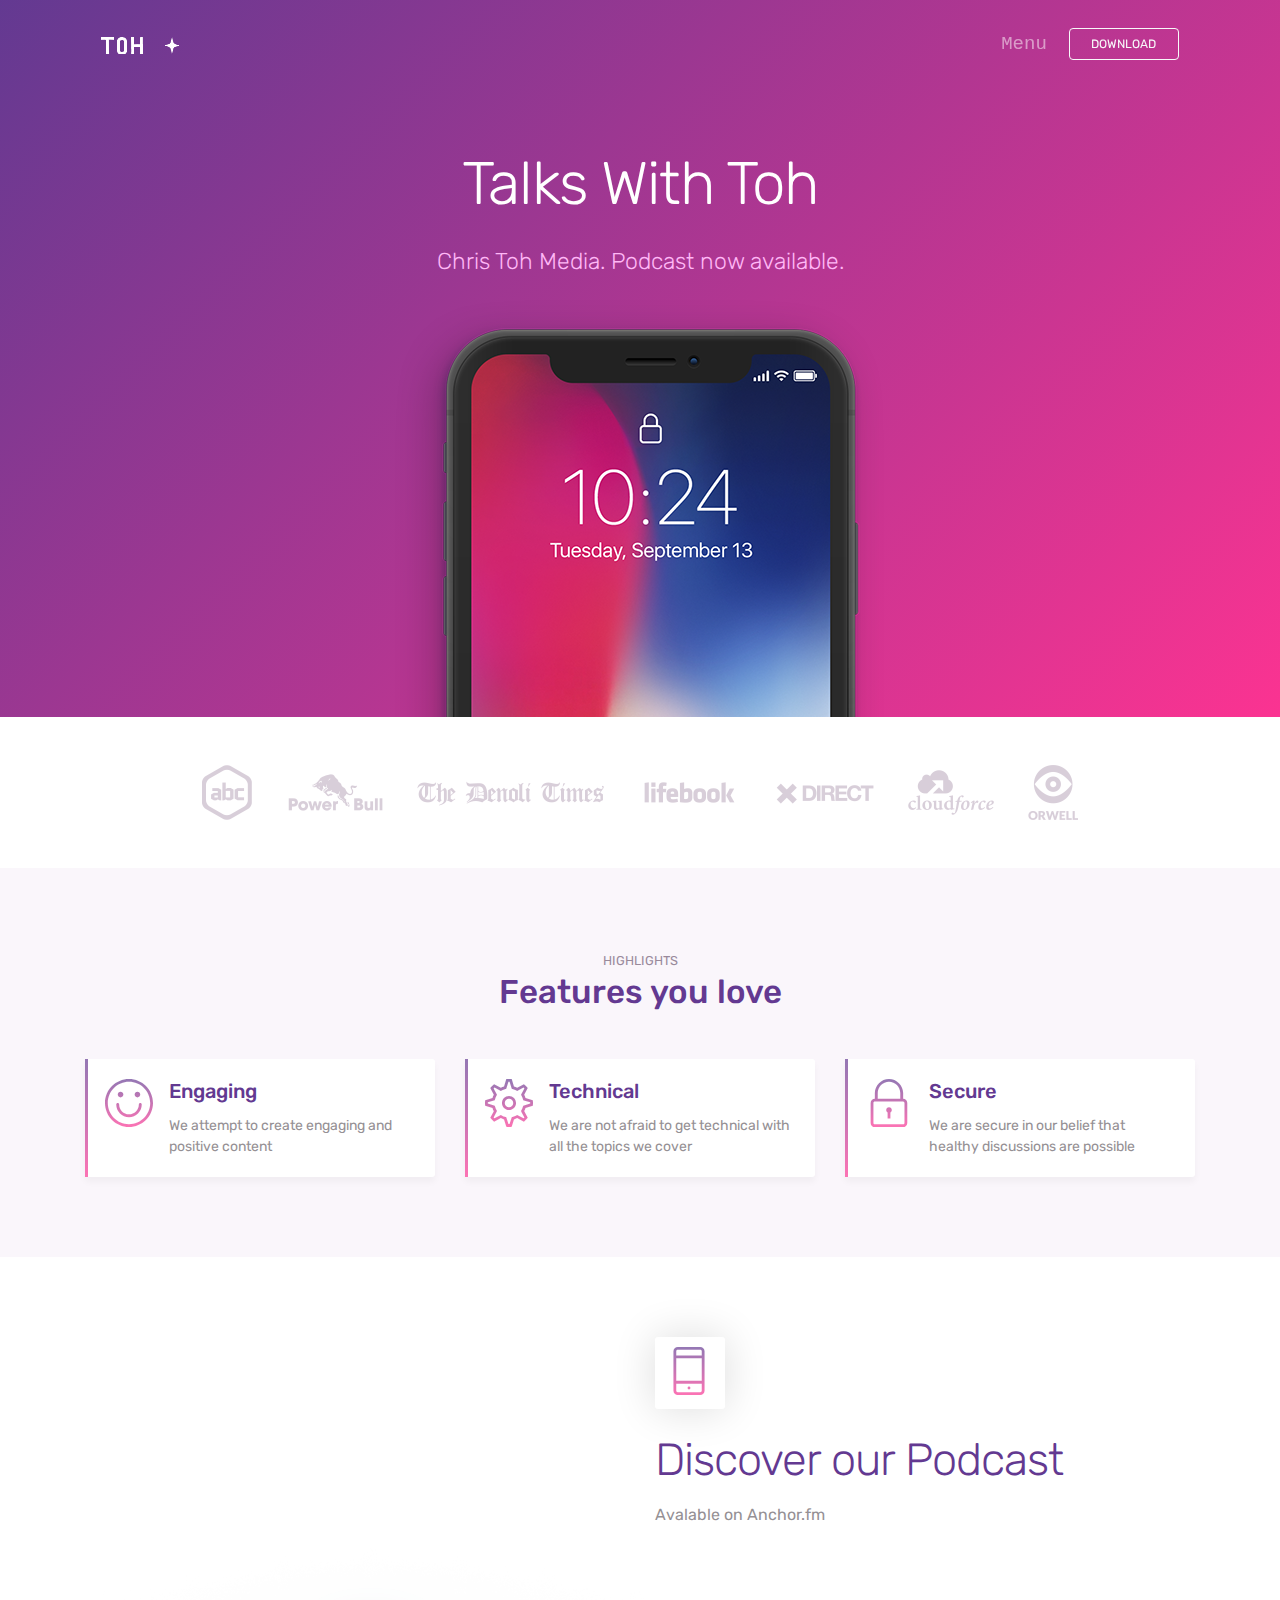
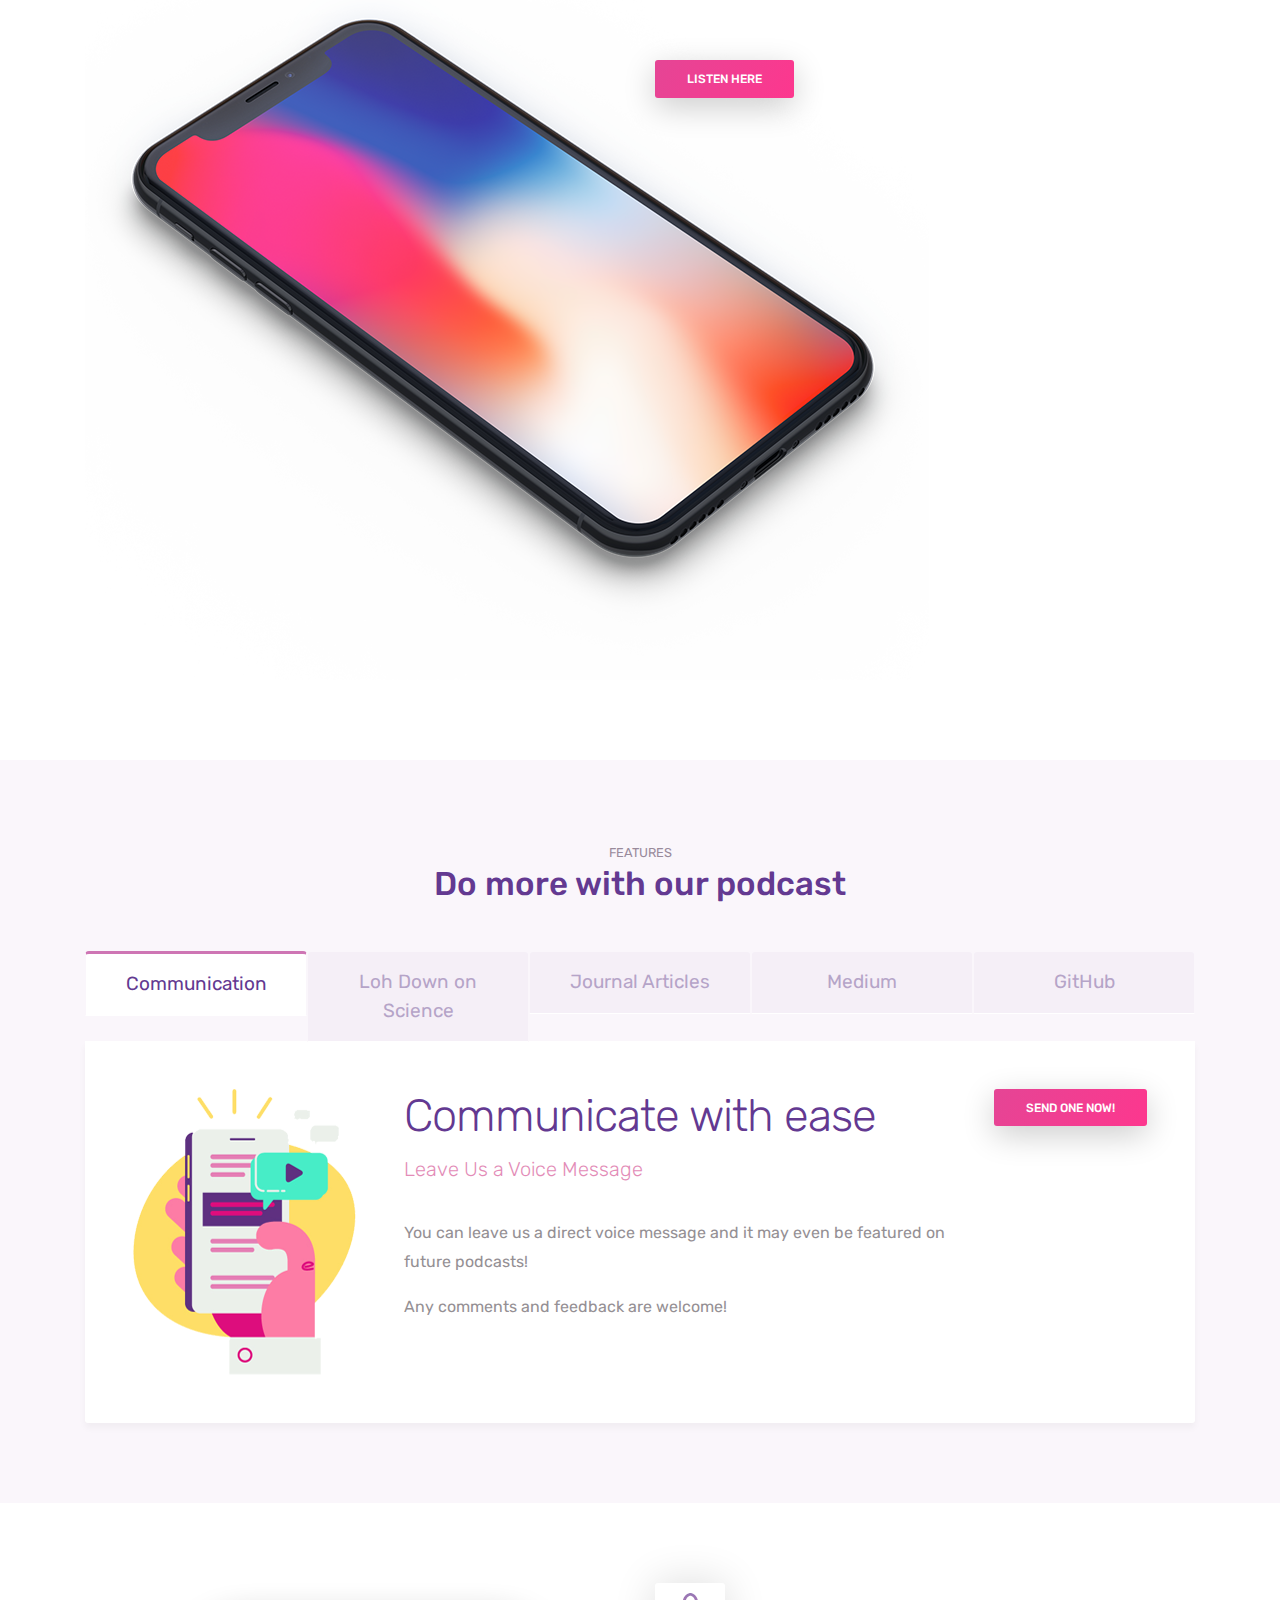
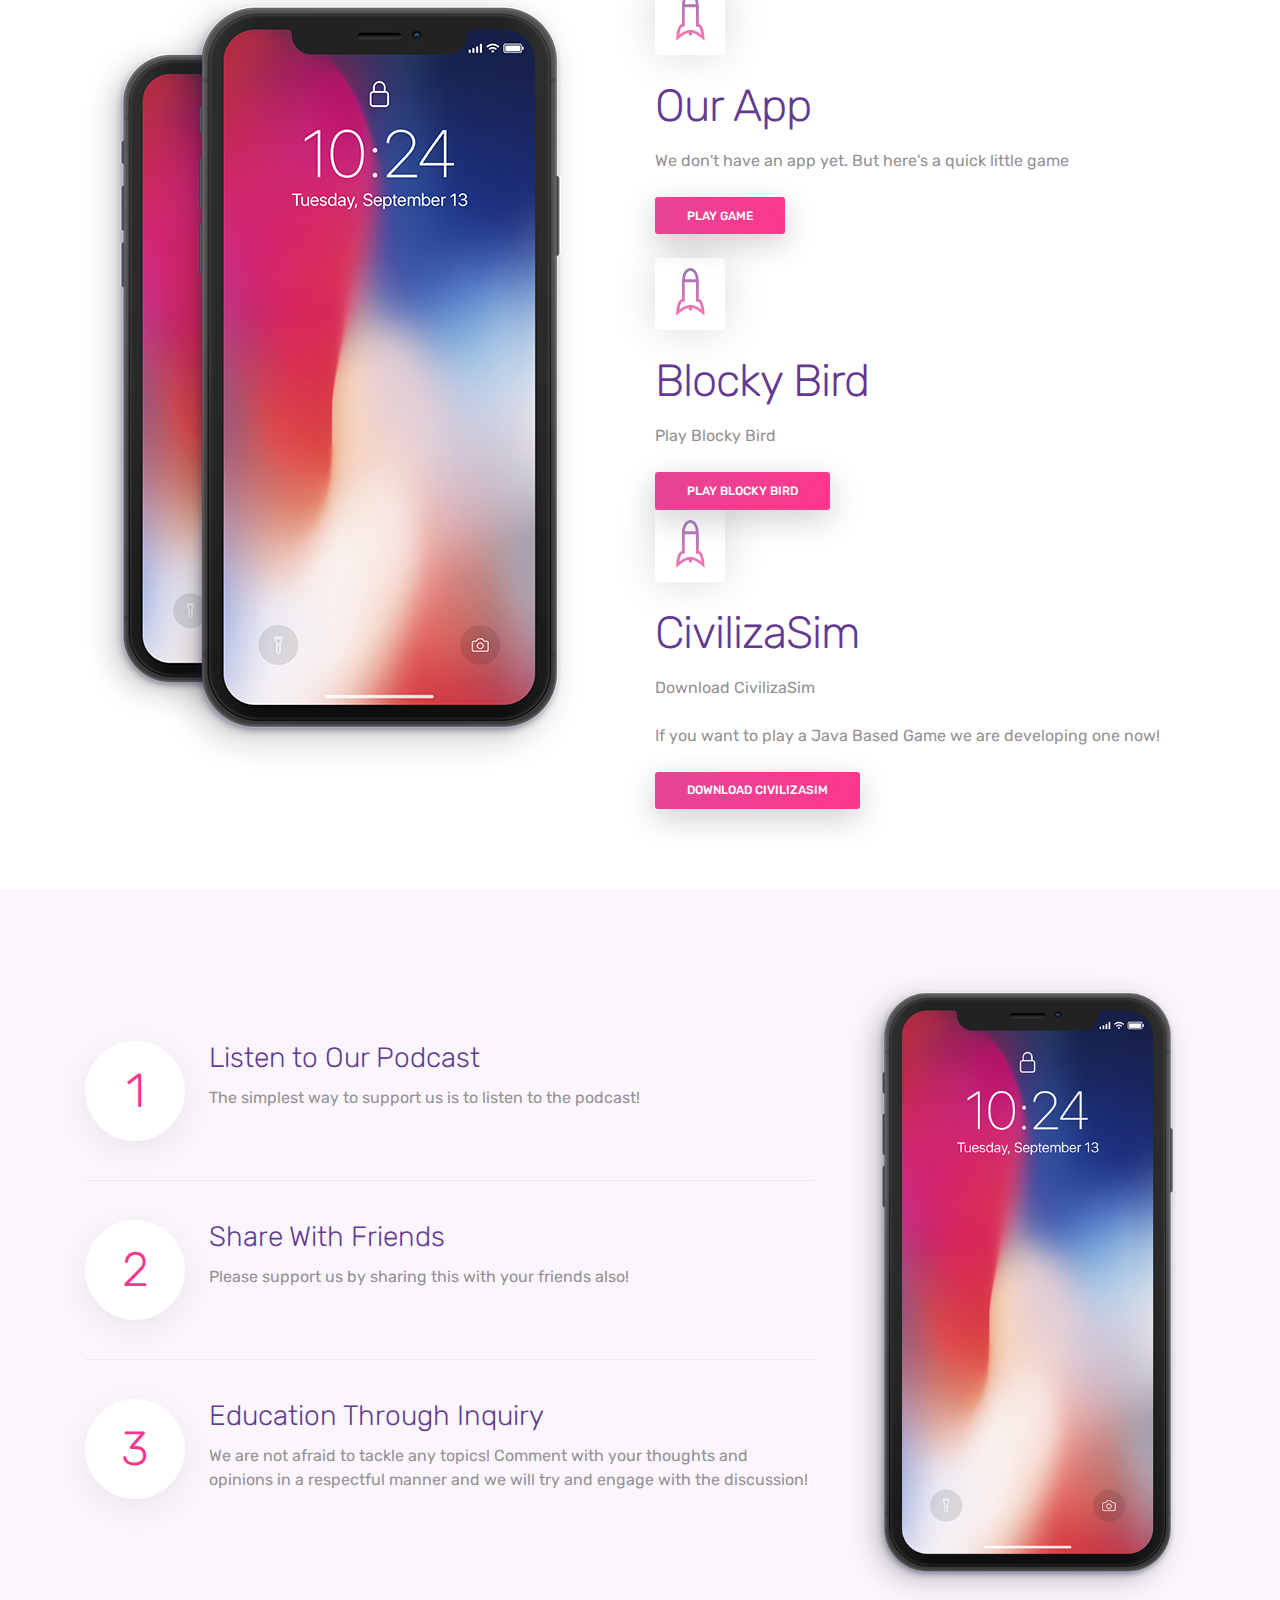
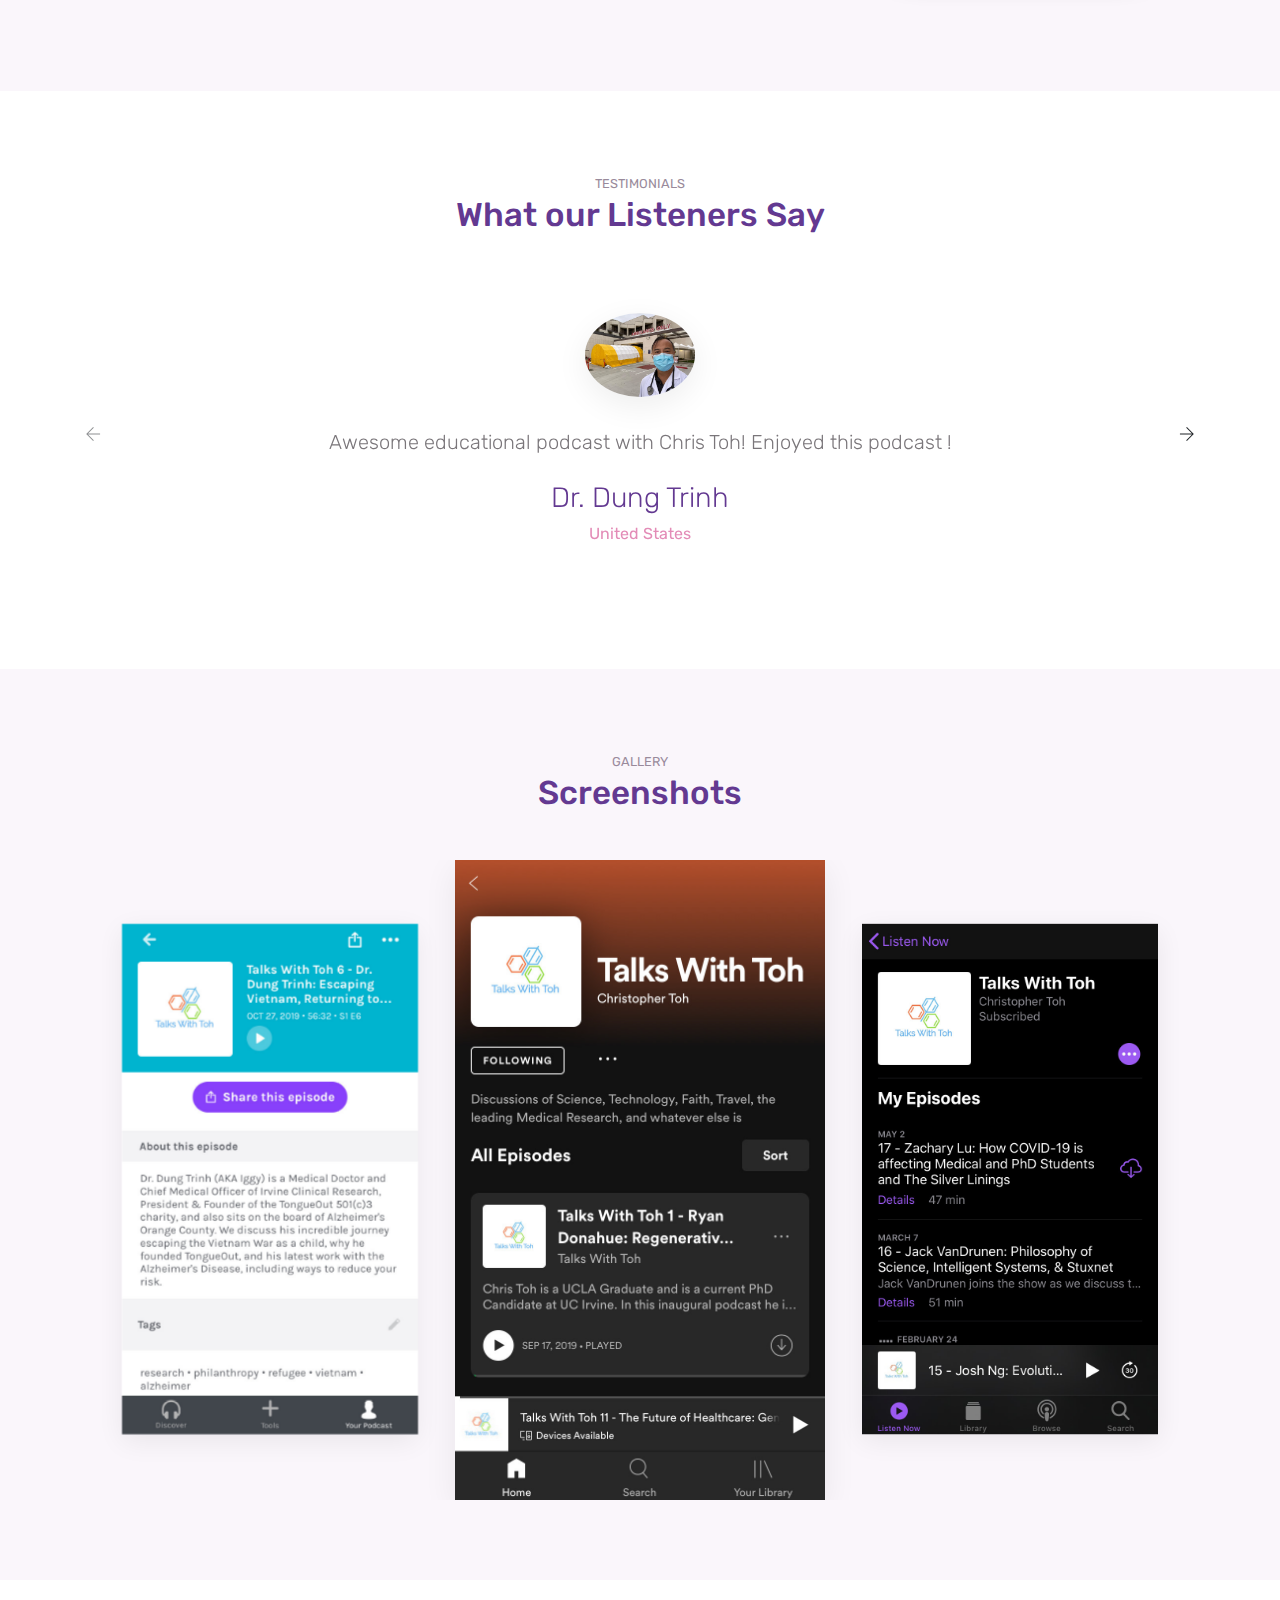
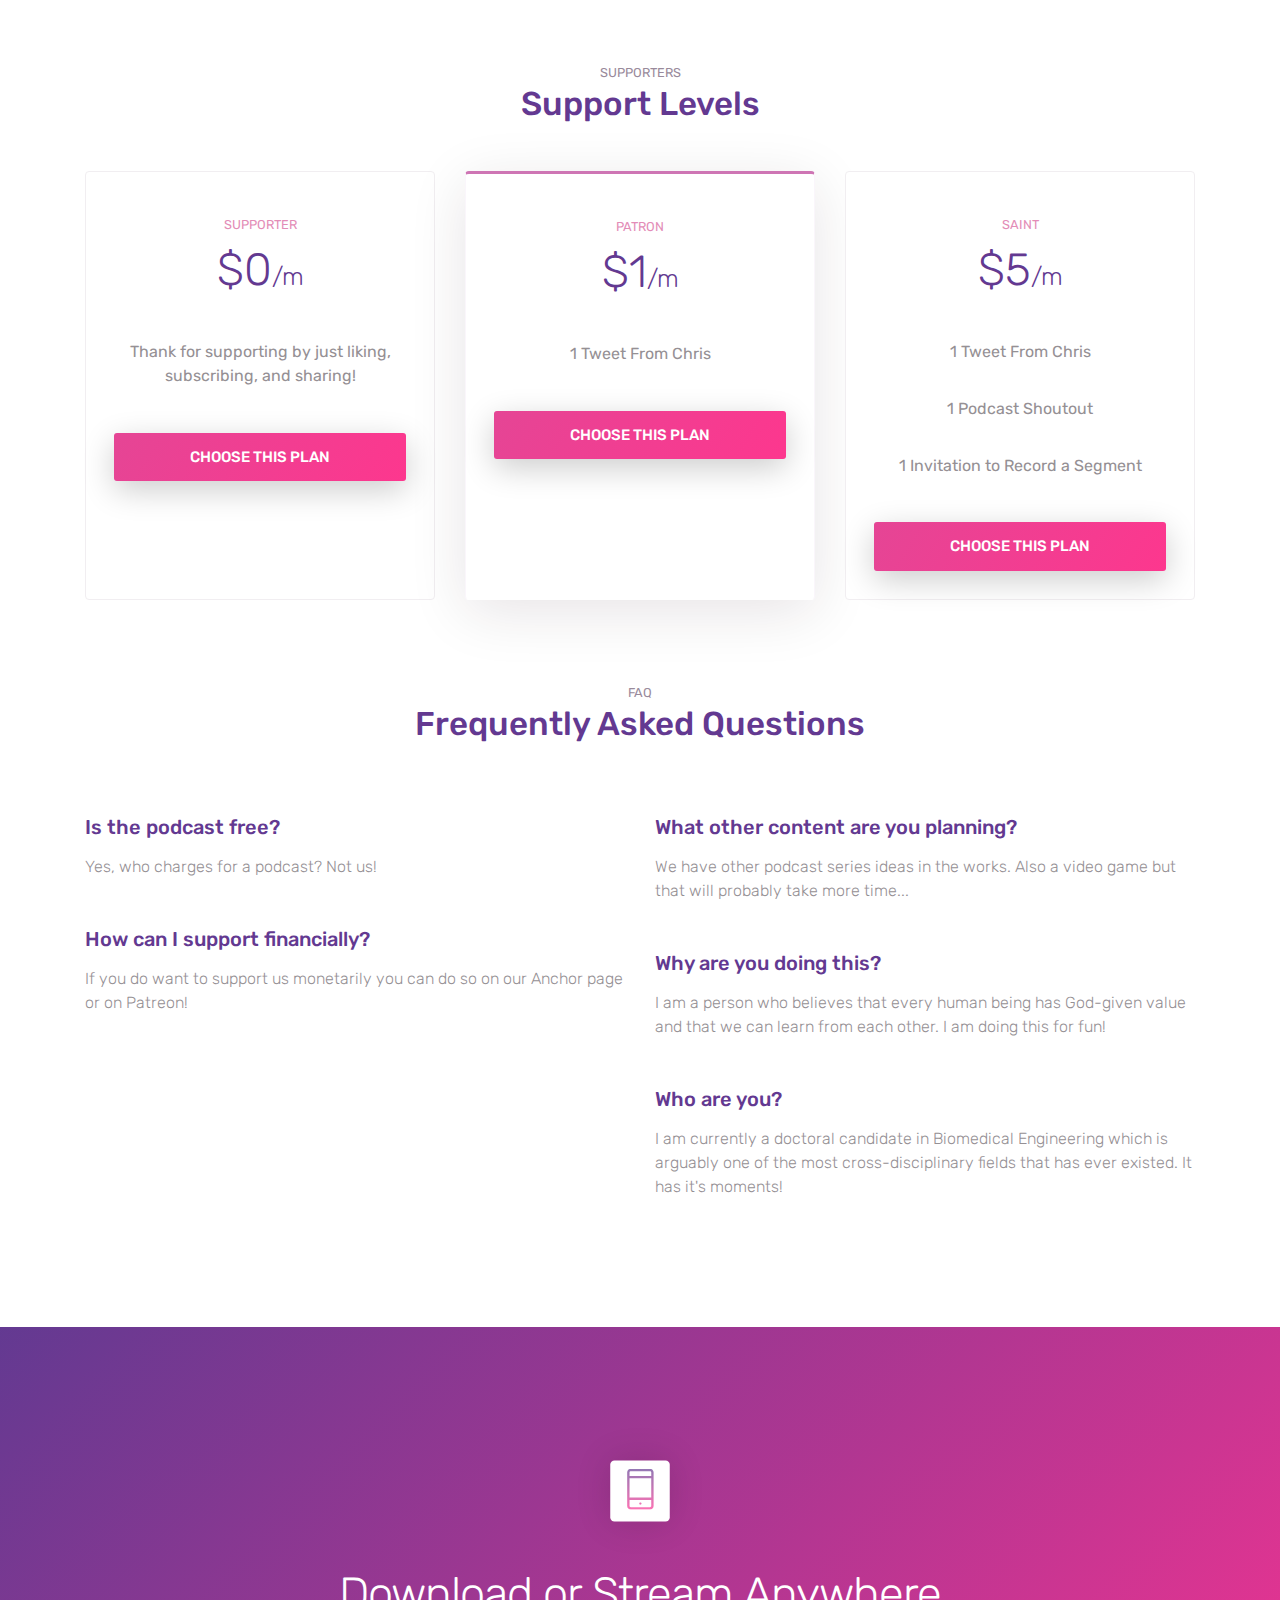
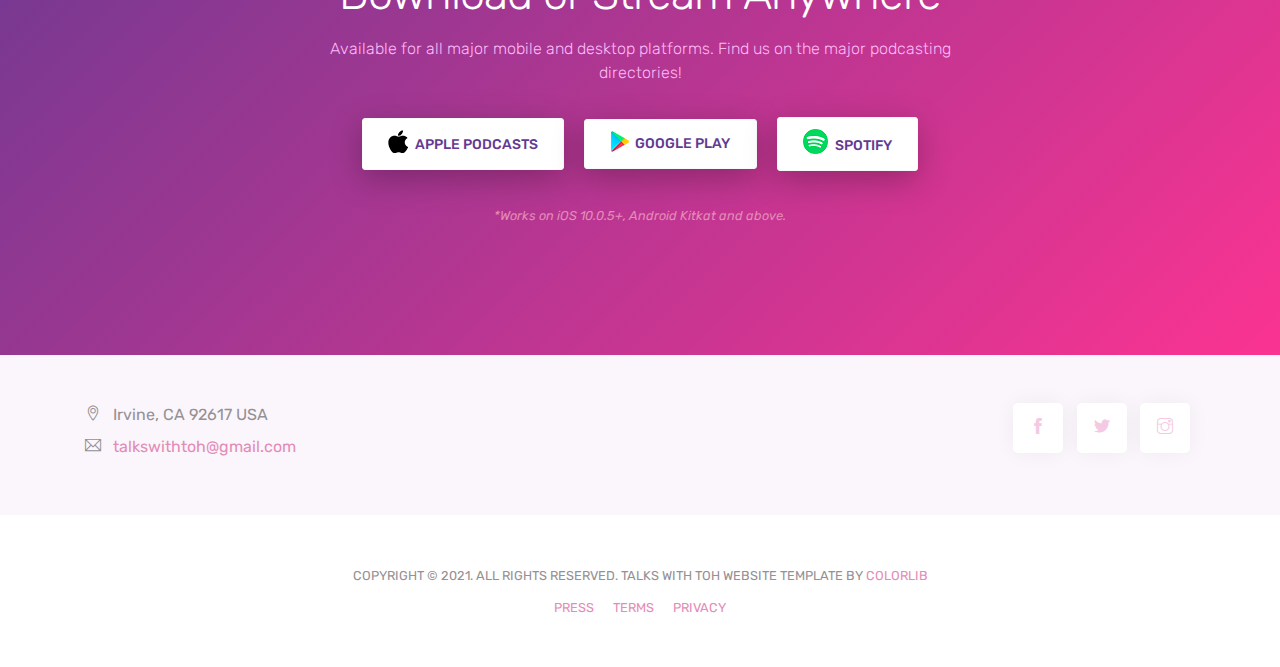
==== commit 569cac84: "Added Dissertation and 2021 Copyright" ====
--- a/index.html
+++ b/index.html
@@ -570,7 +570,7 @@
     <!-- // end .section -->
     <footer class="my-5 text-center">
         <!-- Copyright removal is not prohibited! -->
-        <p class="mb-2"><small>COPYRIGHT © 2020. ALL RIGHTS RESERVED. TALKS WITH TOH WEBSITE TEMPLATE BY <a href="https://colorlib.com">COLORLIB</a></small></p>
+        <p class="mb-2"><small>COPYRIGHT © 2021. ALL RIGHTS RESERVED. TALKS WITH TOH WEBSITE TEMPLATE BY <a href="https://colorlib.com">COLORLIB</a></small></p>
 
         <small>
             <a href="press.html" class="m-2">PRESS</a>
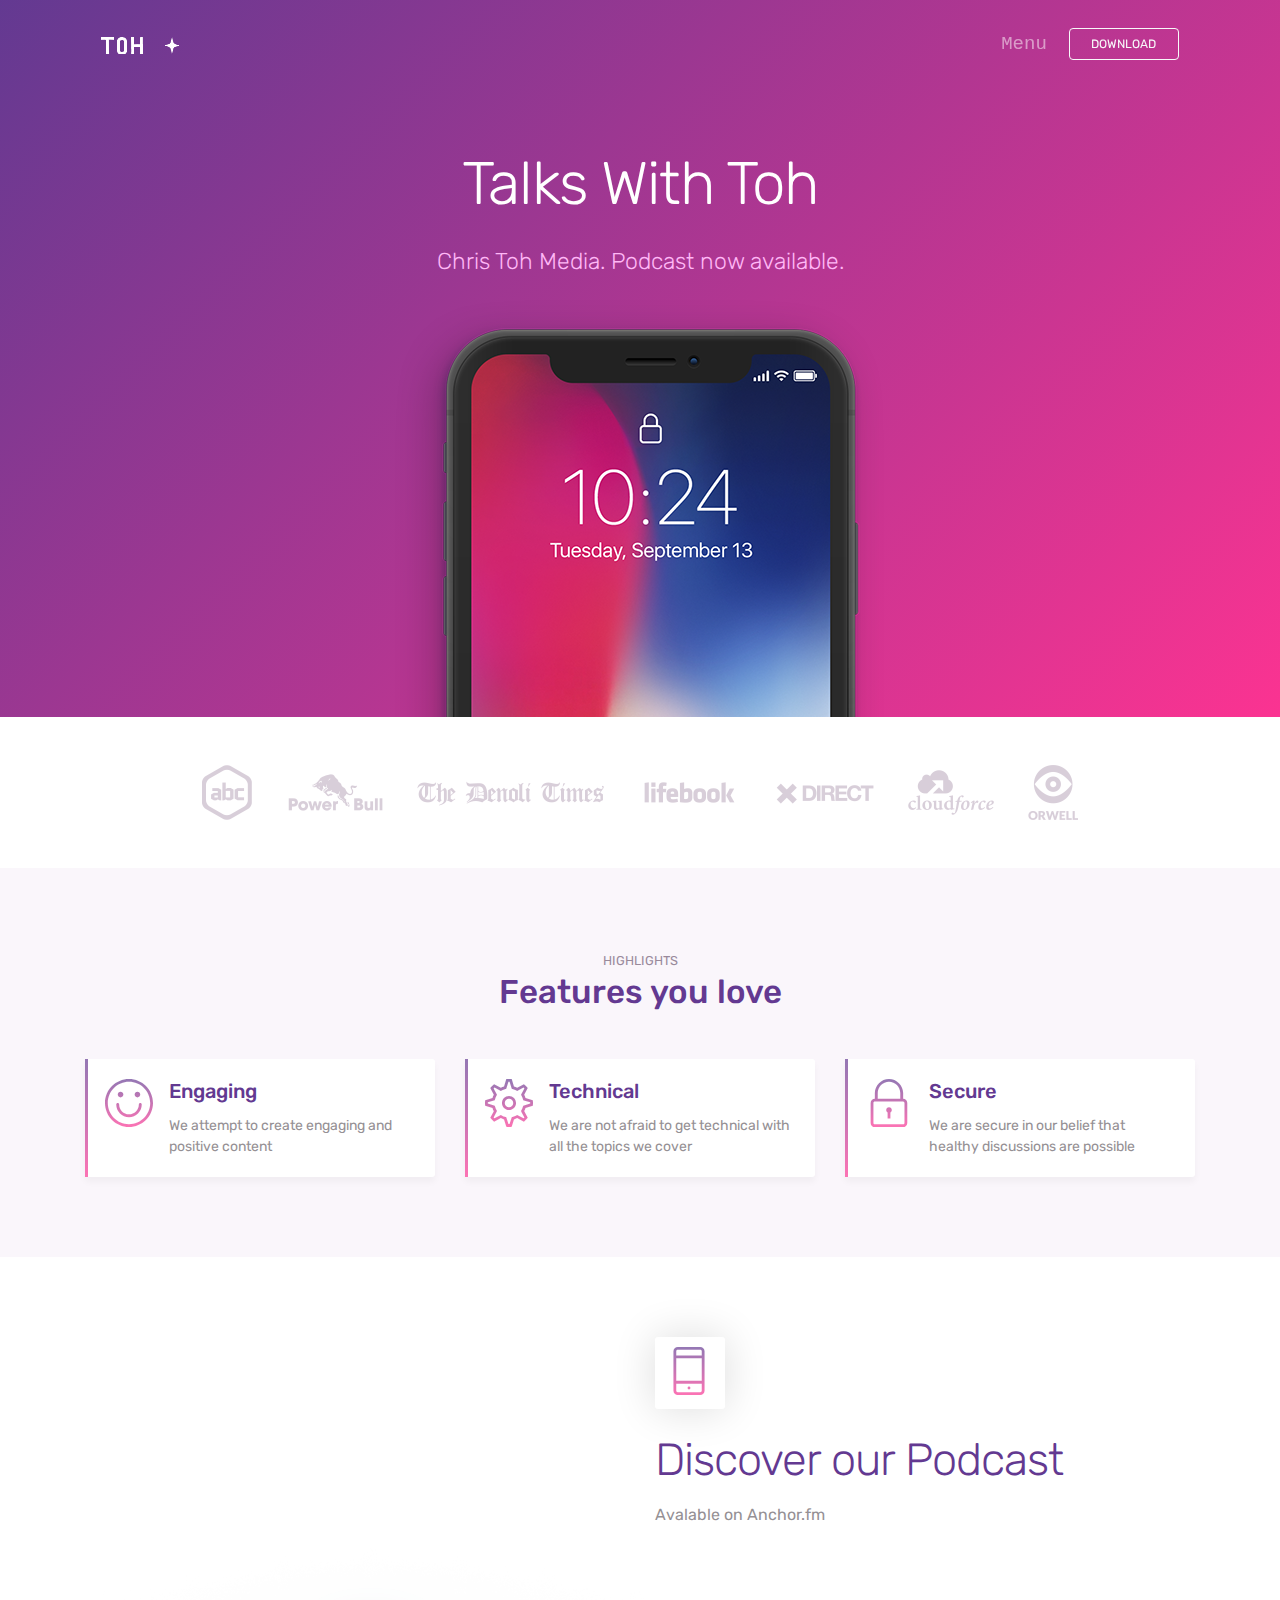
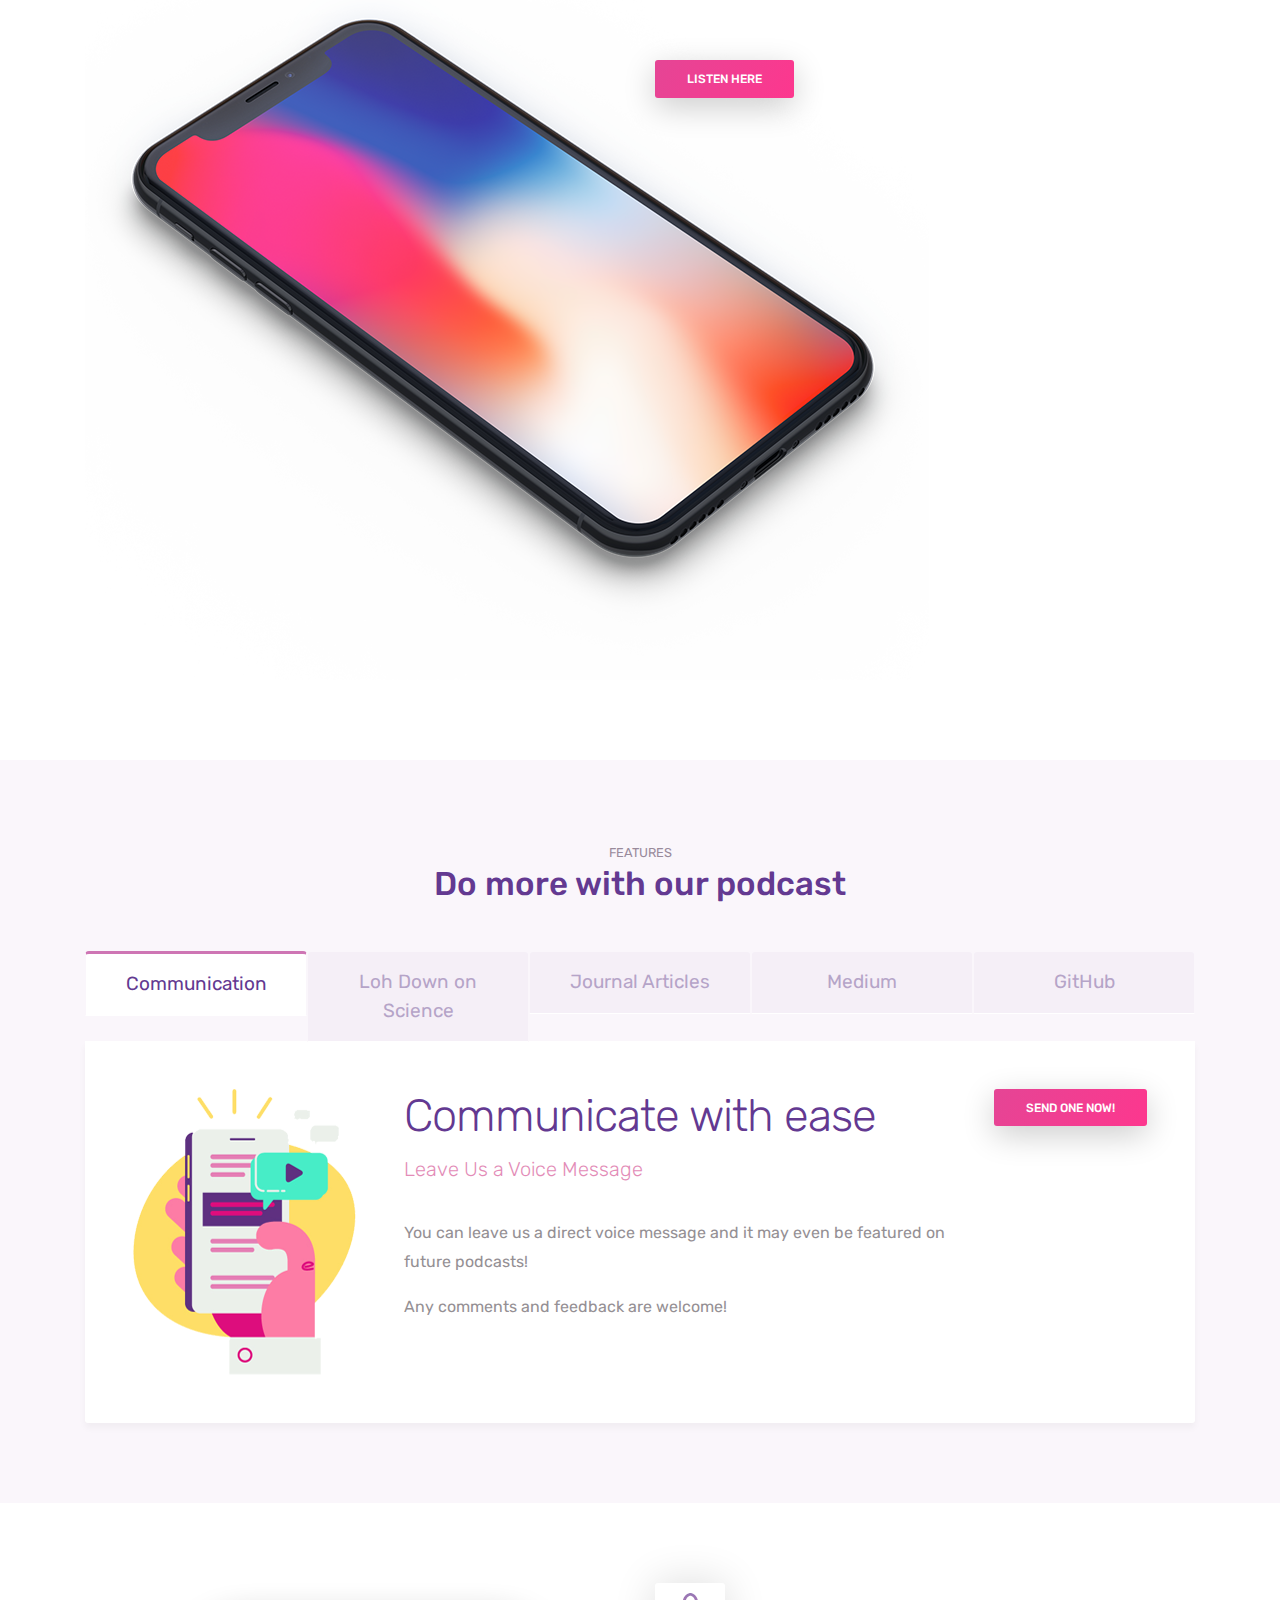
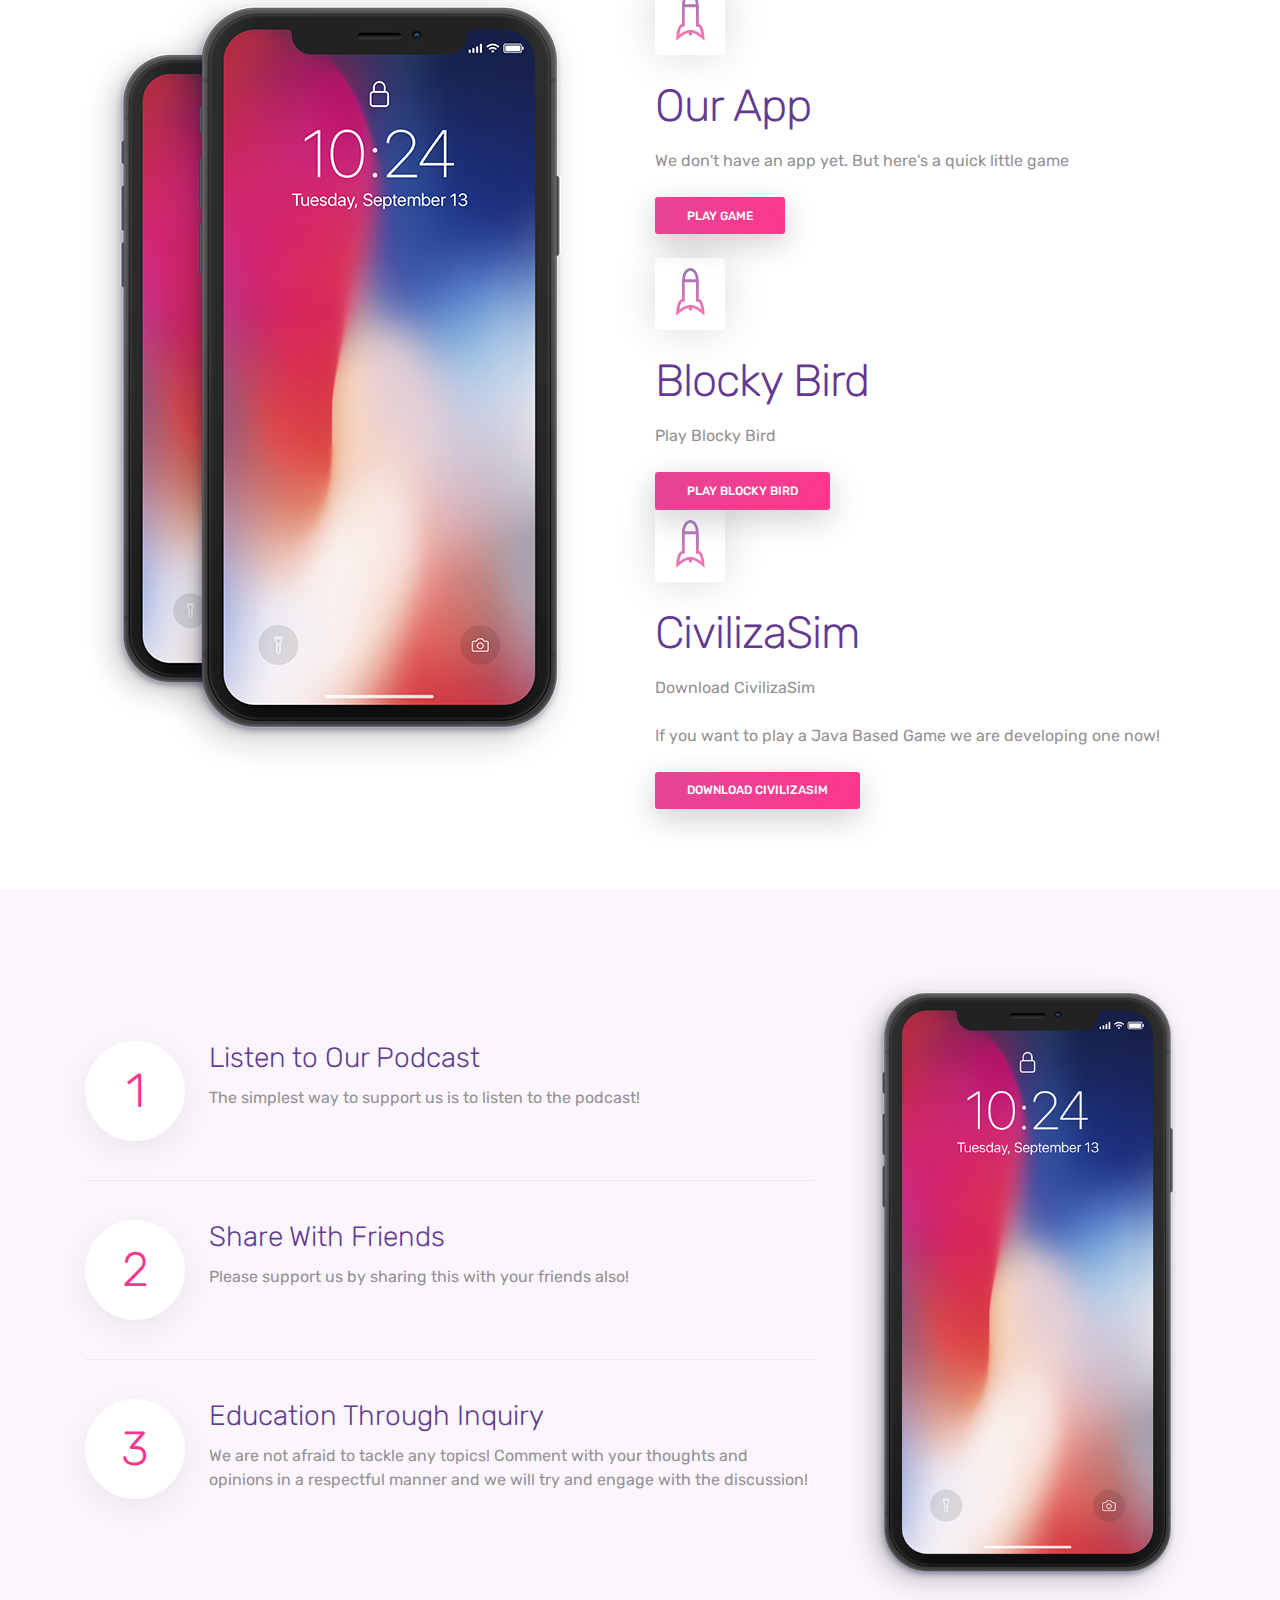
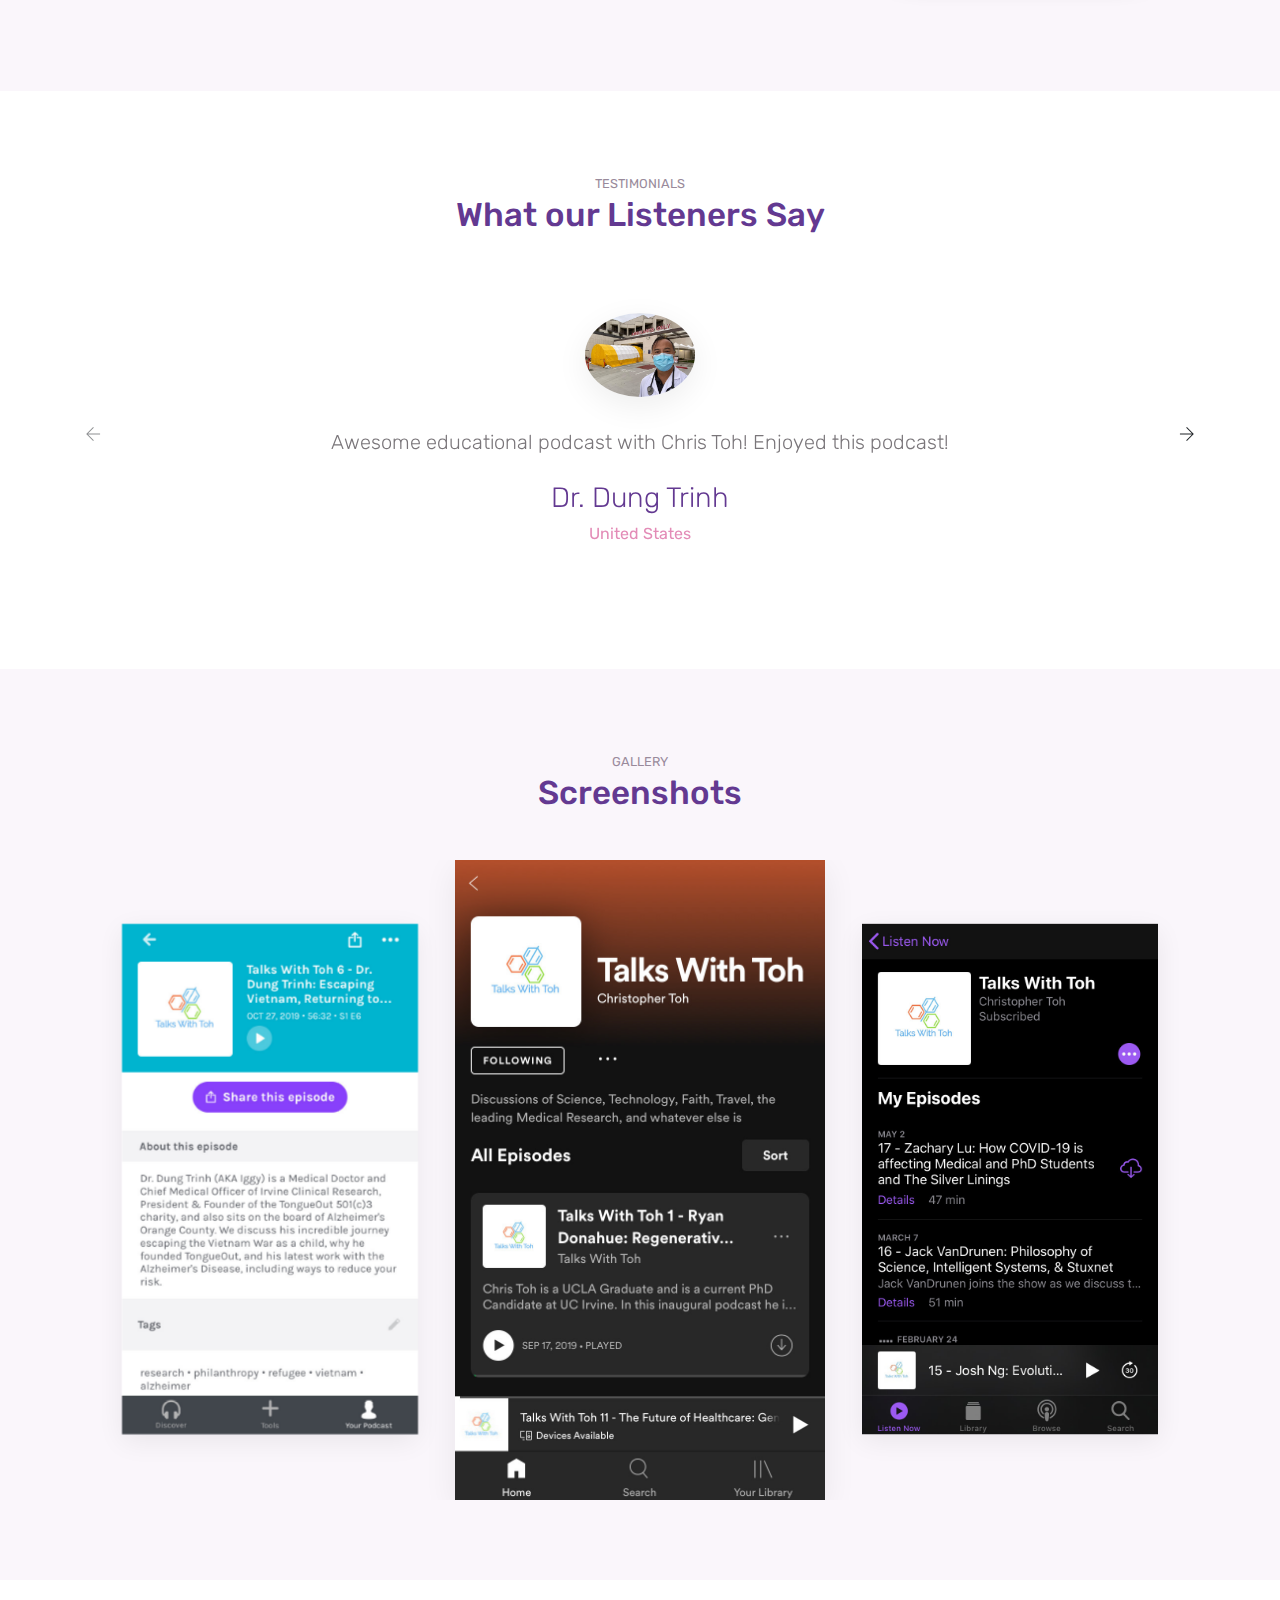
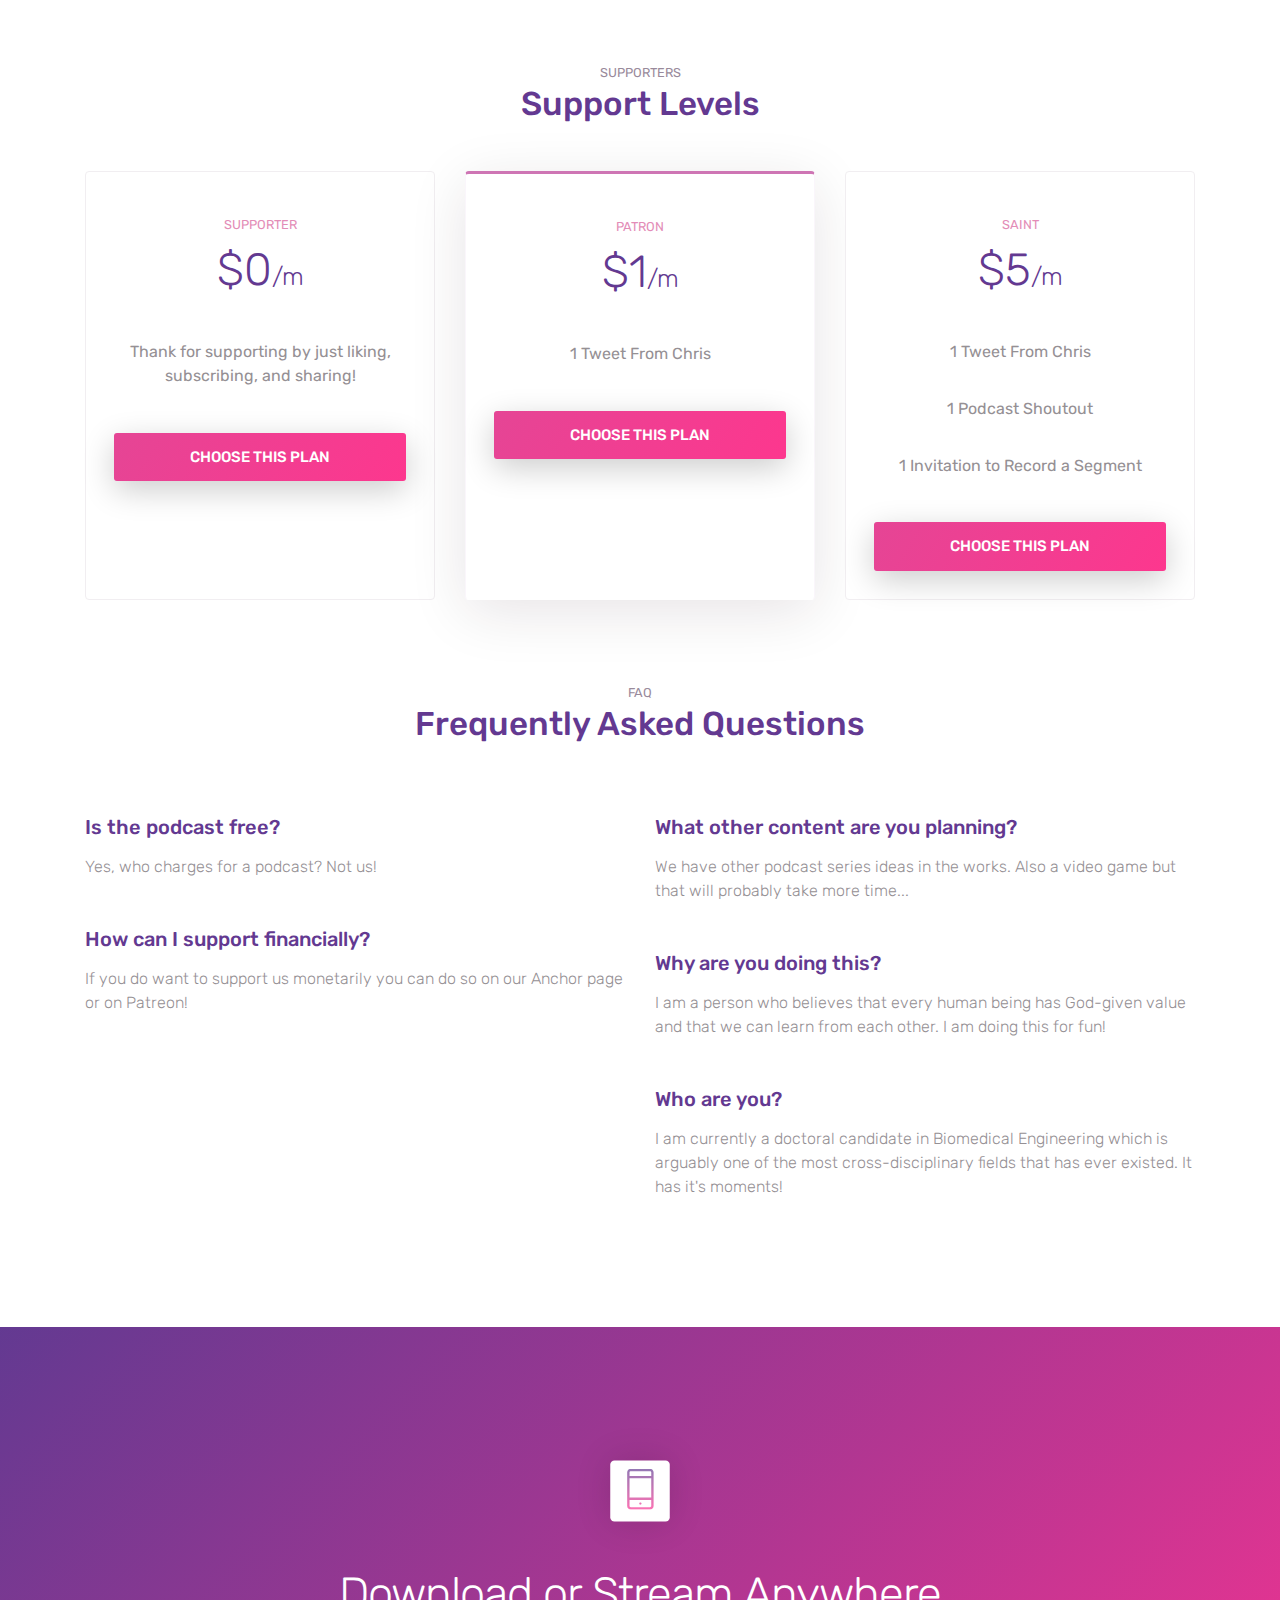
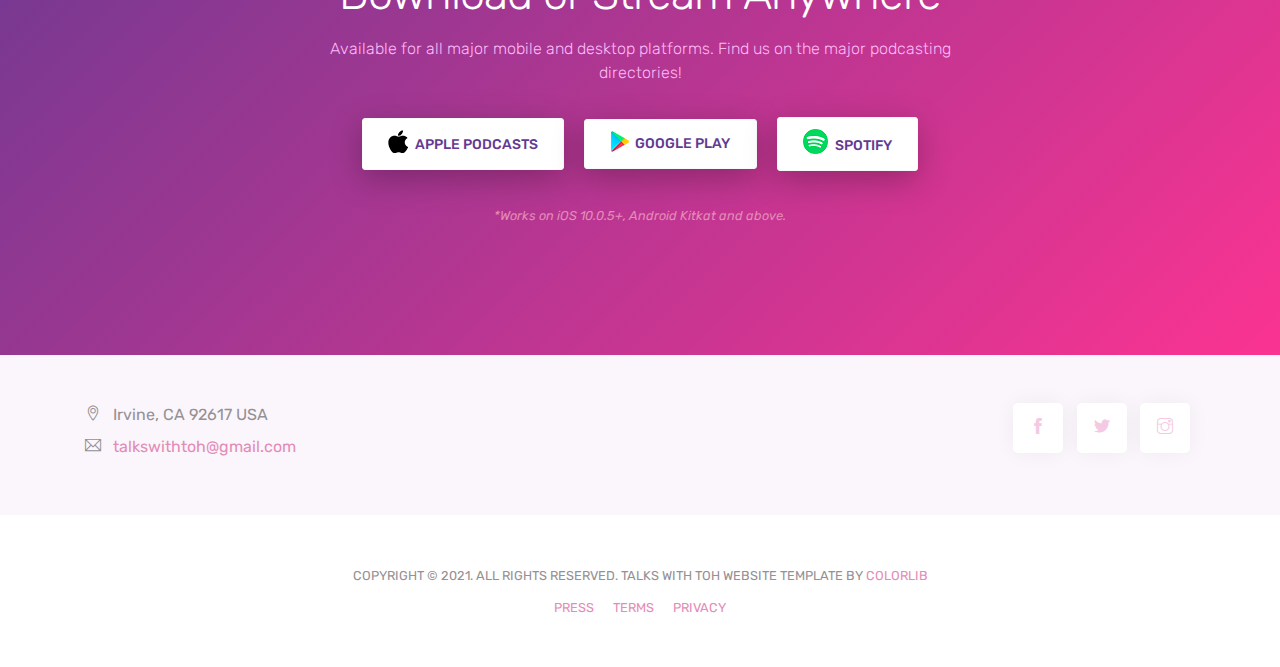
==== commit c48c205d: "Updated lohdown link" ====
--- a/index.html
+++ b/index.html
@@ -230,7 +230,7 @@
                         </div>
 						<div>
 							<p>
-								<a href="https://lohdownonscience.com/" class="btn btn-primary">Check it out!</a>
+								<a href="https://lohdownonscience.com/author/tohc/" class="btn btn-primary">Check it out!</a>
 							</p>
 							<p>
 								<a href="https://www.ldospandemicedition.org/" class="btn btn-primary">Check out the Special Pandemic Edition!</a>
@@ -385,7 +385,7 @@
             <div class="testimonials owl-carousel">
                 <div class="testimonials-single">
                     <img src="images/drtrinh.png" alt="client" class="client-img">
-                    <blockquote class="blockquote"> Awesome educational podcast with Chris Toh! Enjoyed this podcast !</blockquote>
+                    <blockquote class="blockquote"> Awesome educational podcast with Chris Toh! Enjoyed this podcast!</blockquote>
                     <h5 class="mt-4 mb-2">Dr. Dung Trinh</h5>
                     <p class="text-primary">United States</p>
                 </div>
@@ -397,7 +397,7 @@
                 </div>
                 <div class="testimonials-single">
                     <img src="images/client.png" alt="client" class="client-img">
-                    <blockquote class="blockquote"> I have some nice words to say about this podcast!</blockquote>
+                    <blockquote class="blockquote">I have some nice words to say about this podcast!</blockquote>
                     <h5 class="mt-4 mb-2">Janice Doe</h5>
                     <p class="text-primary">United States</p>
                 </div>
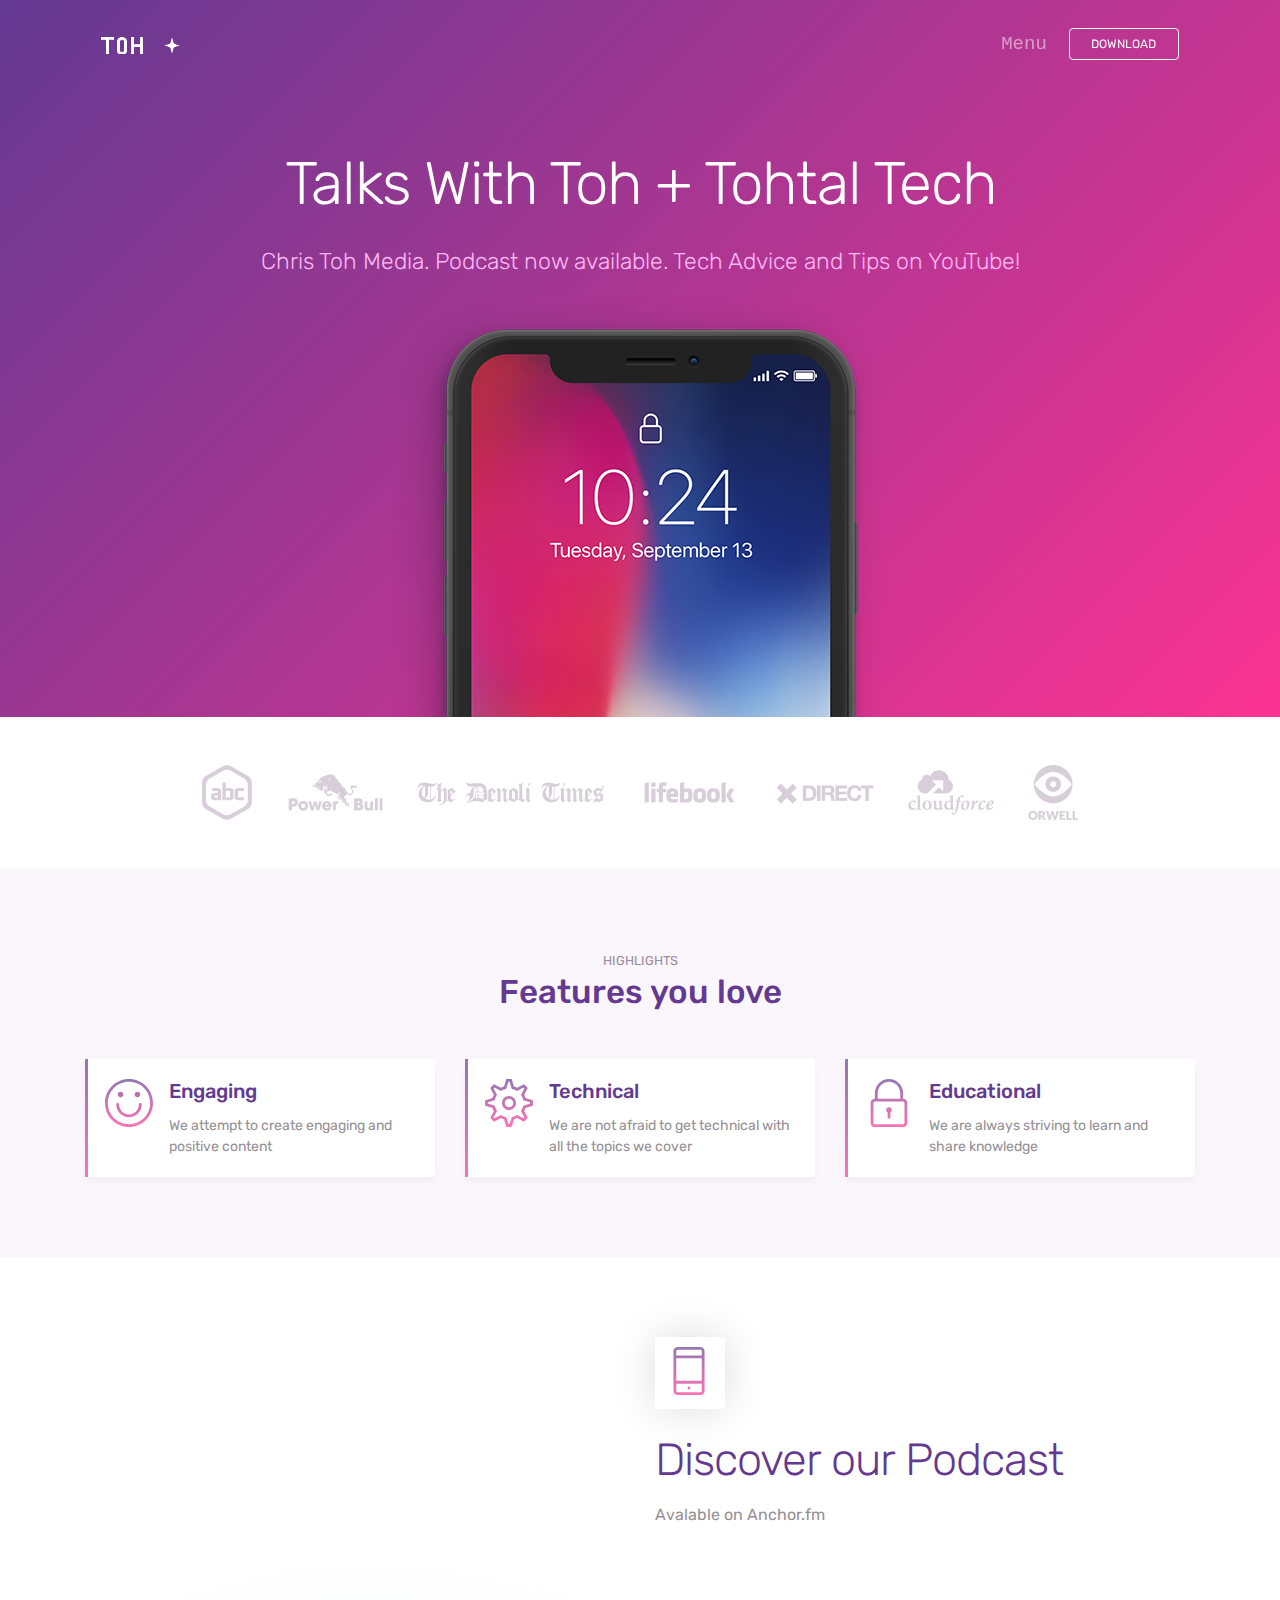
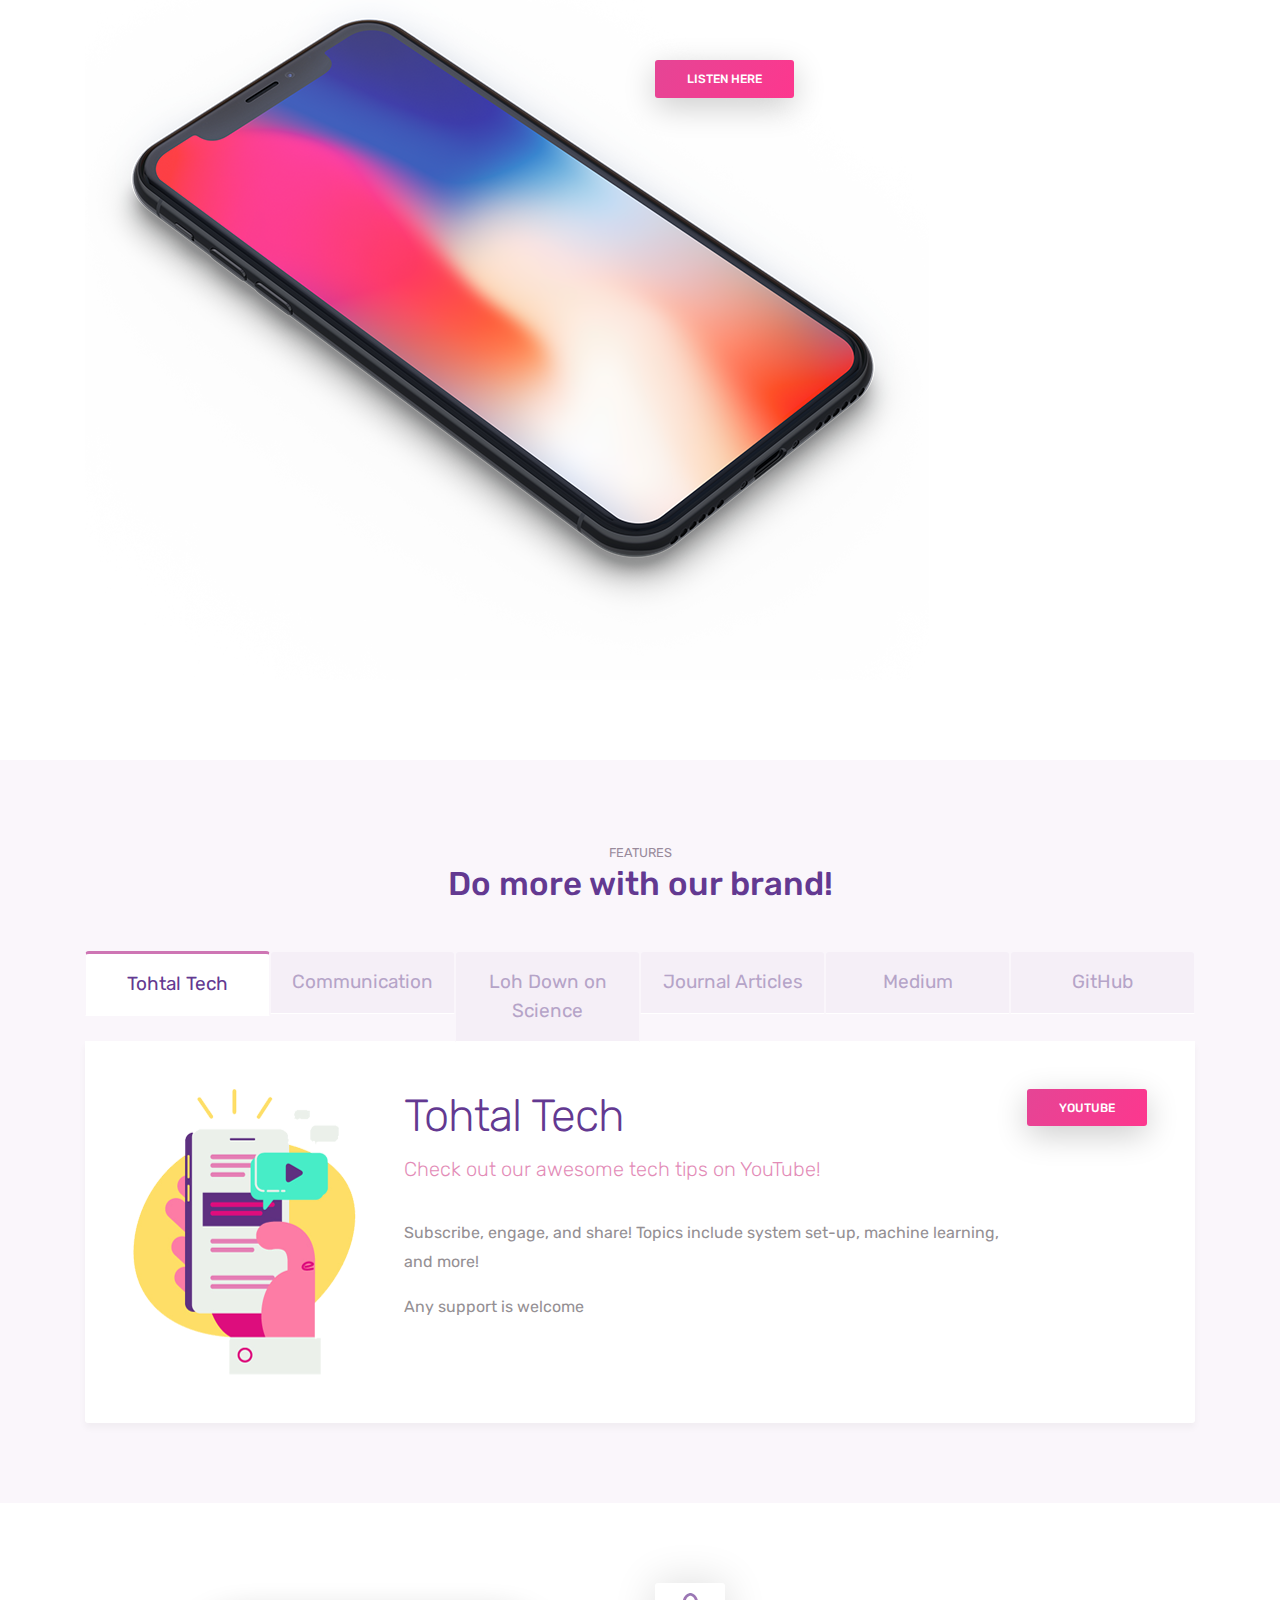
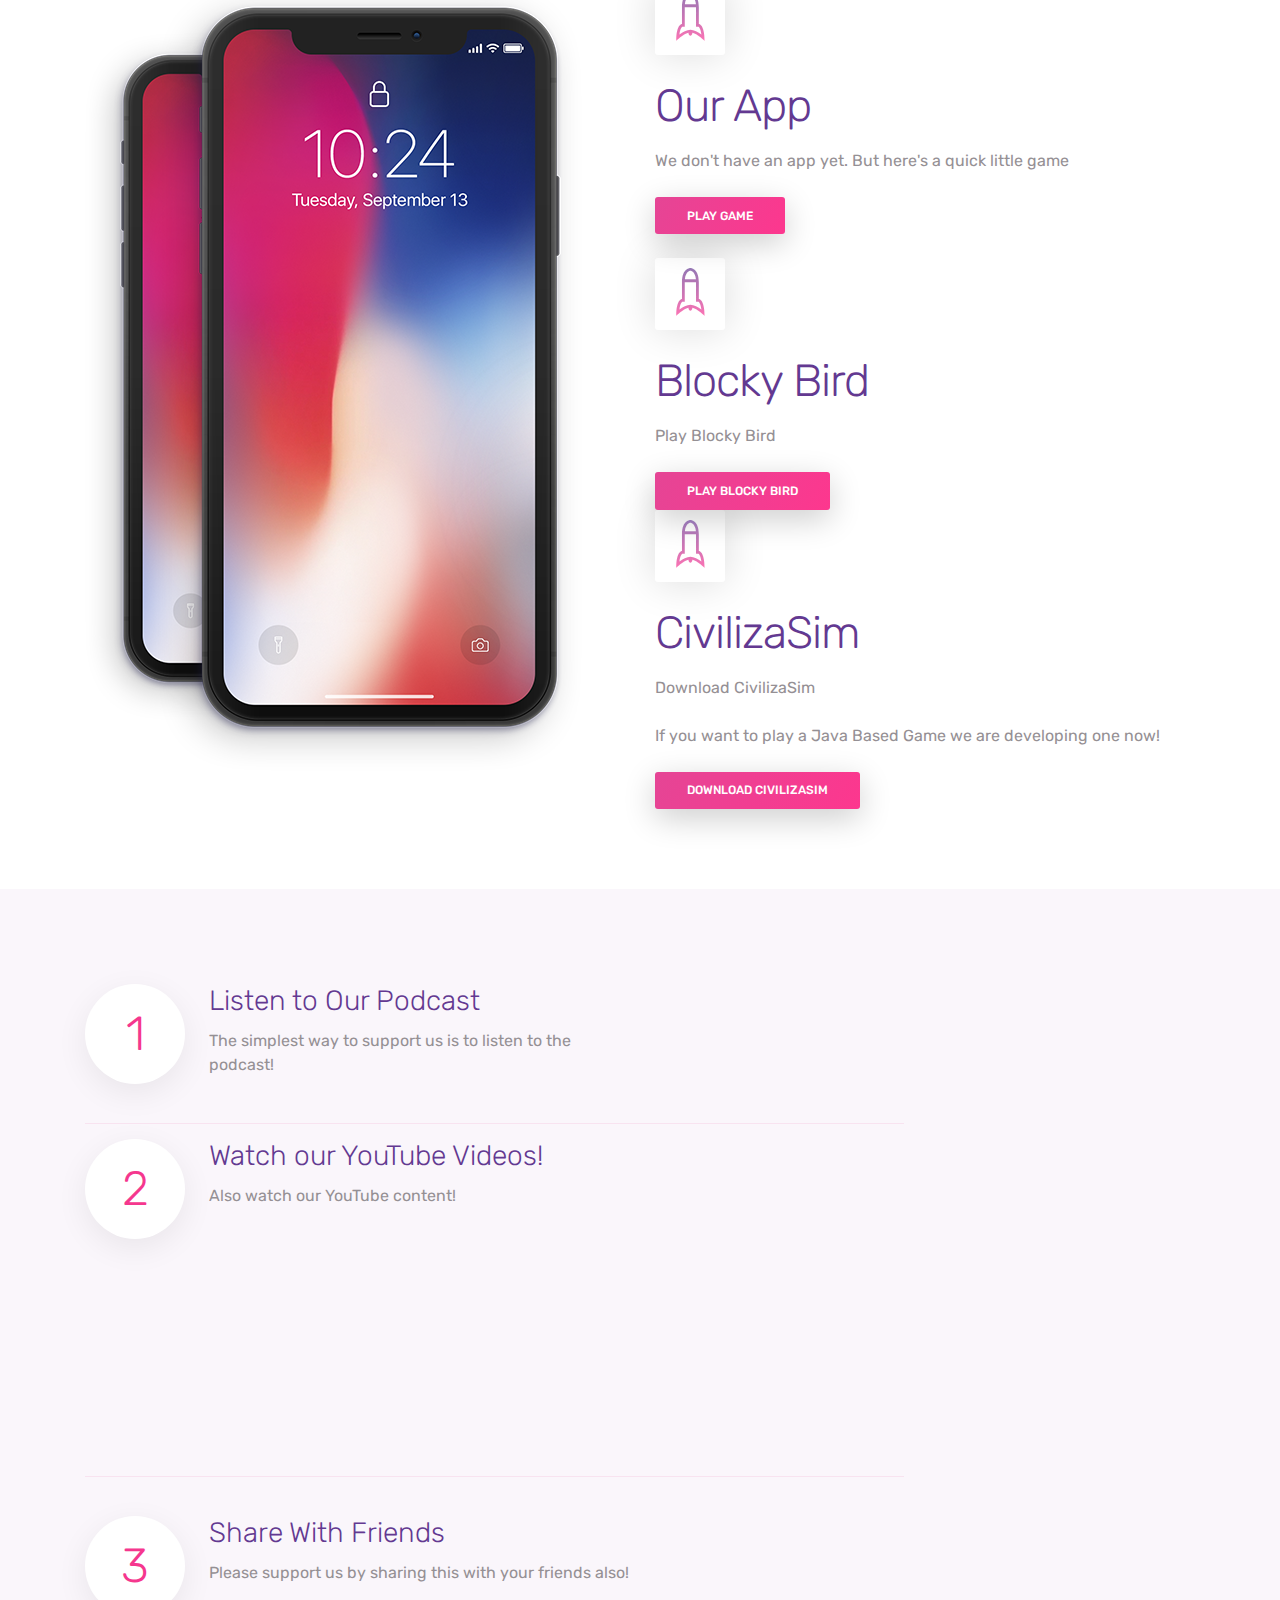
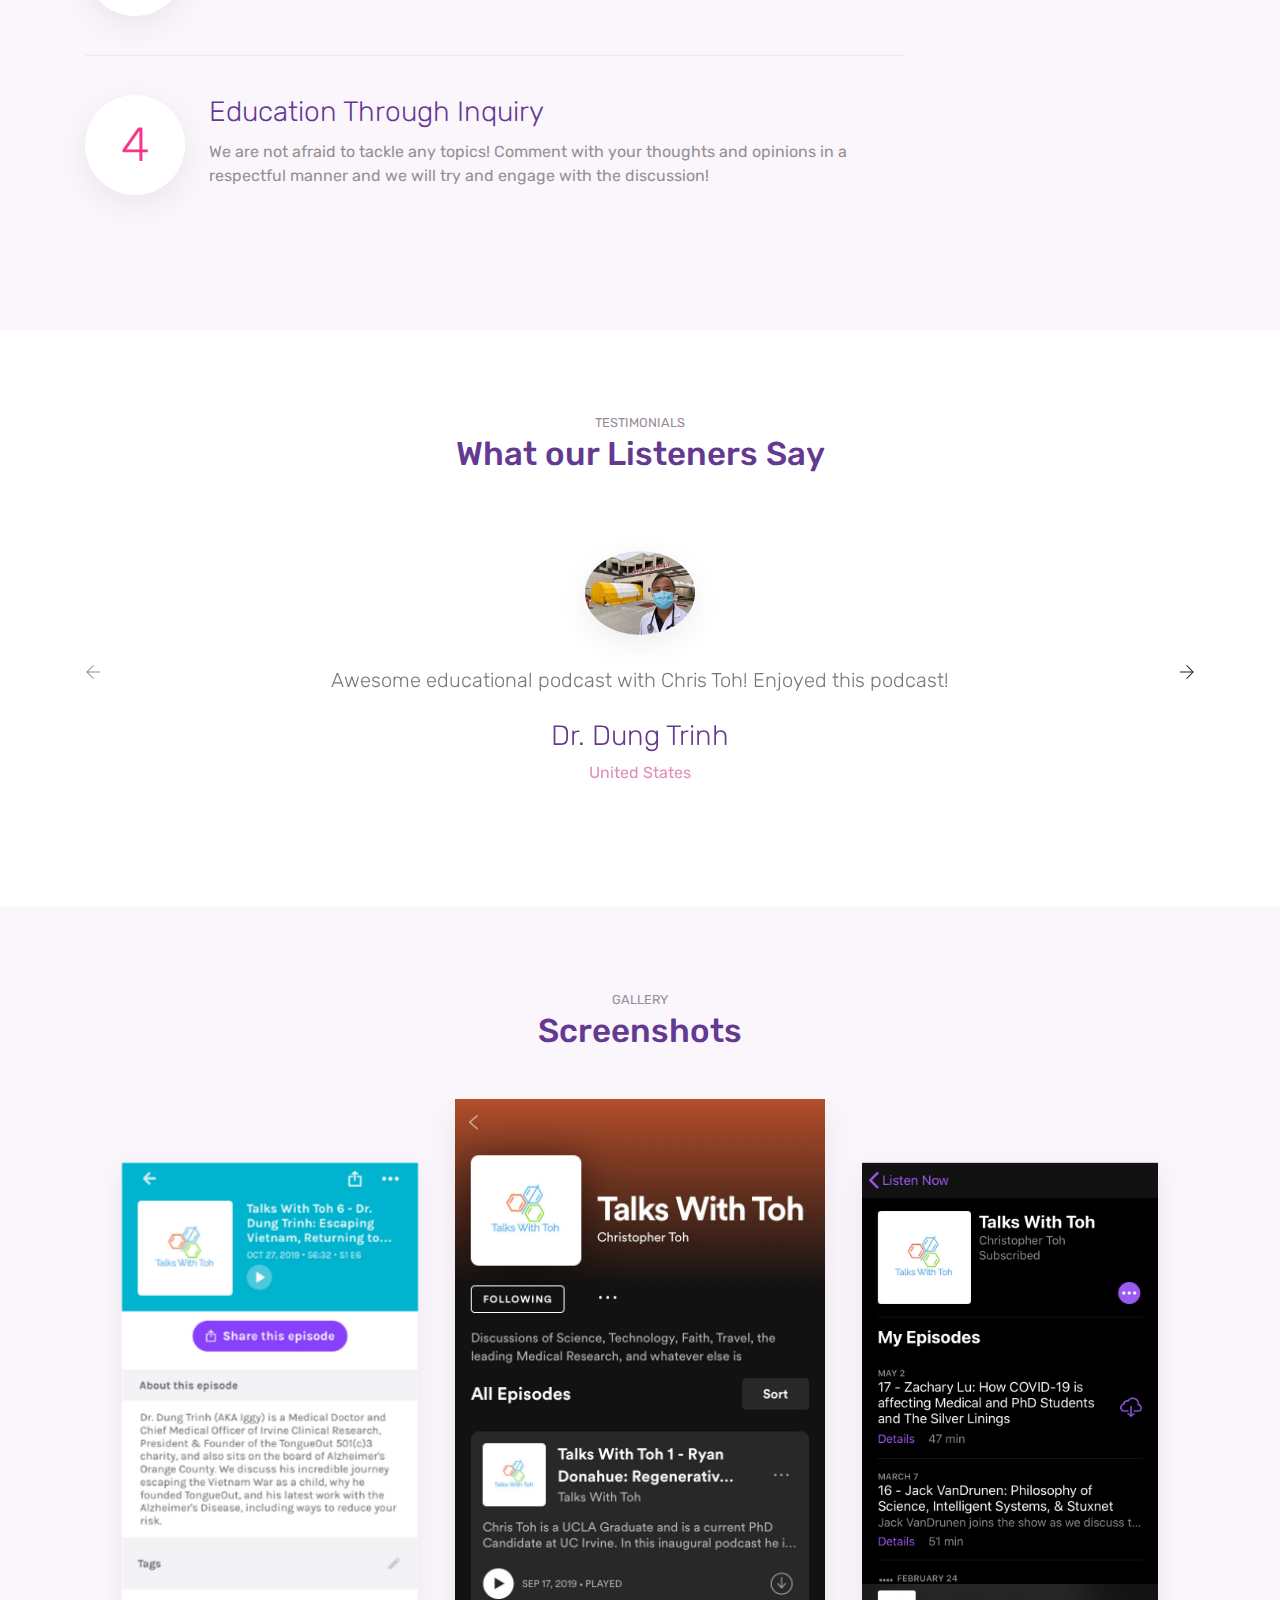
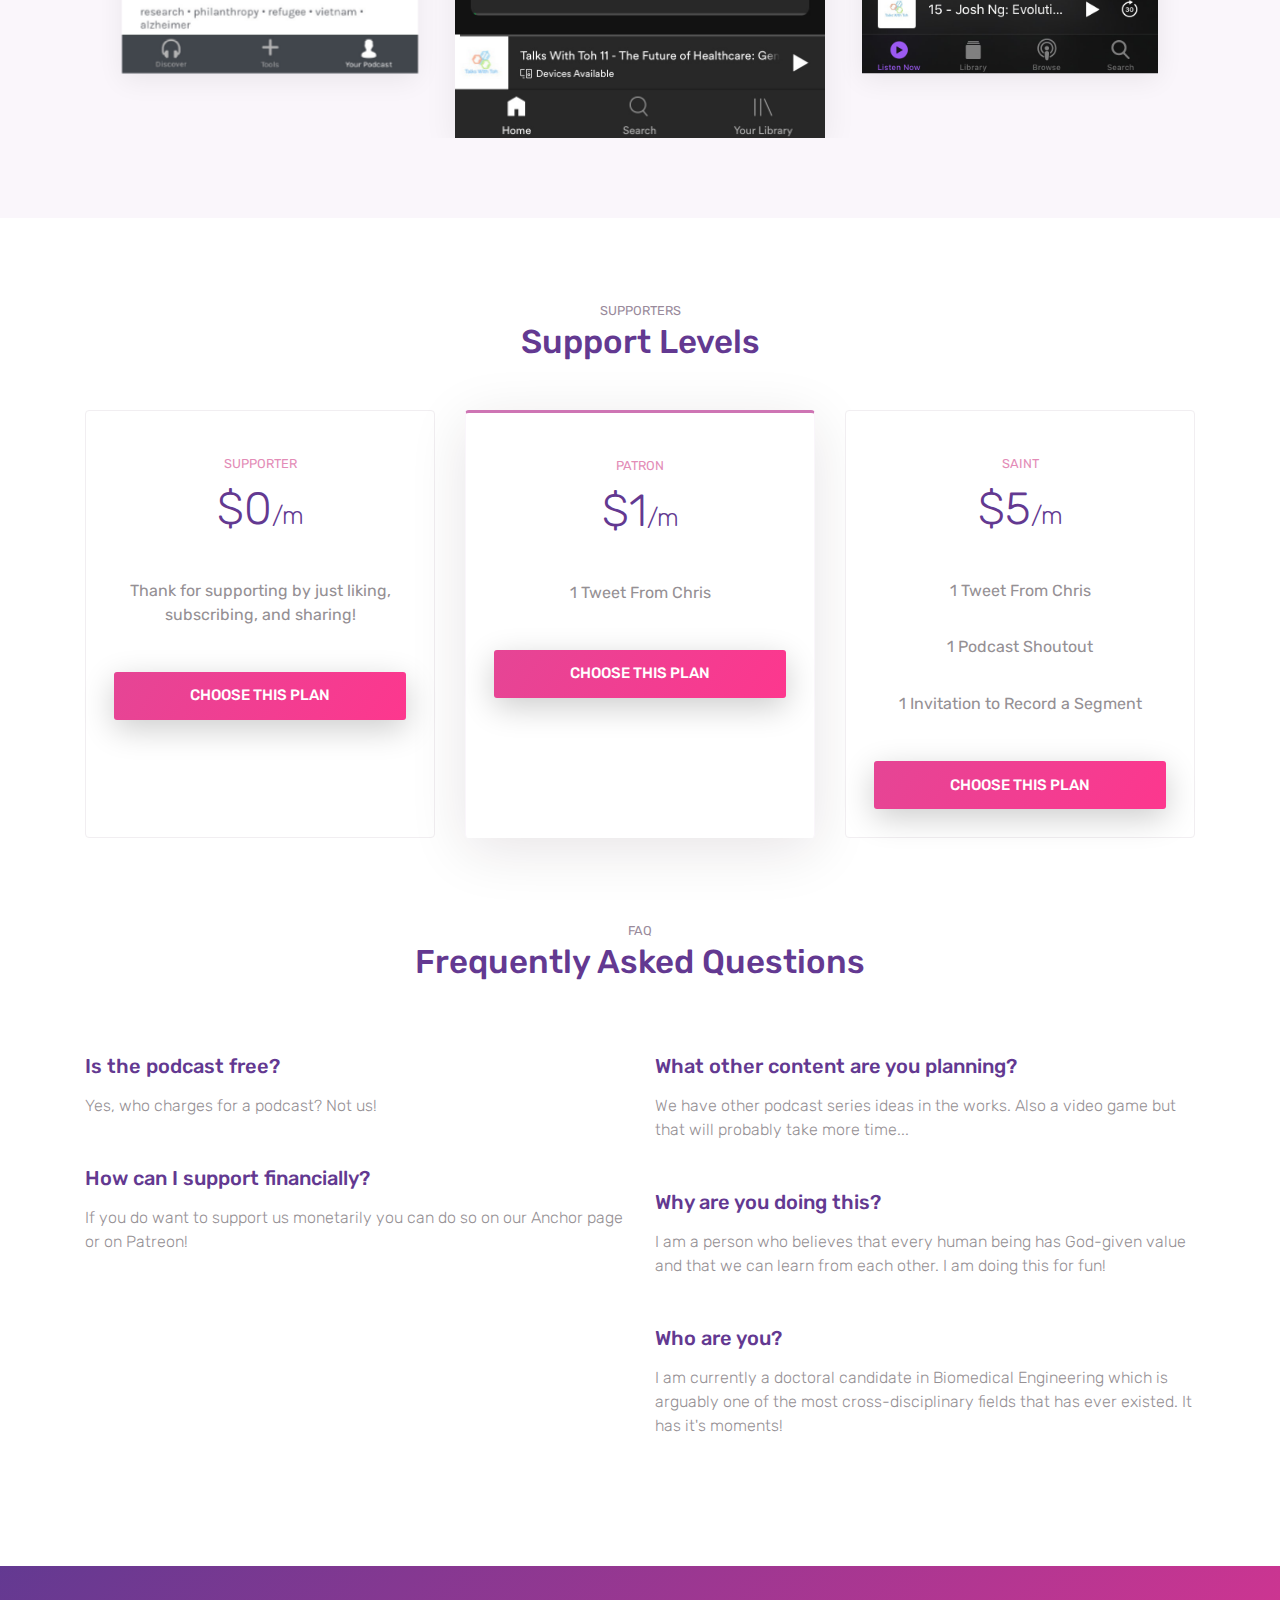
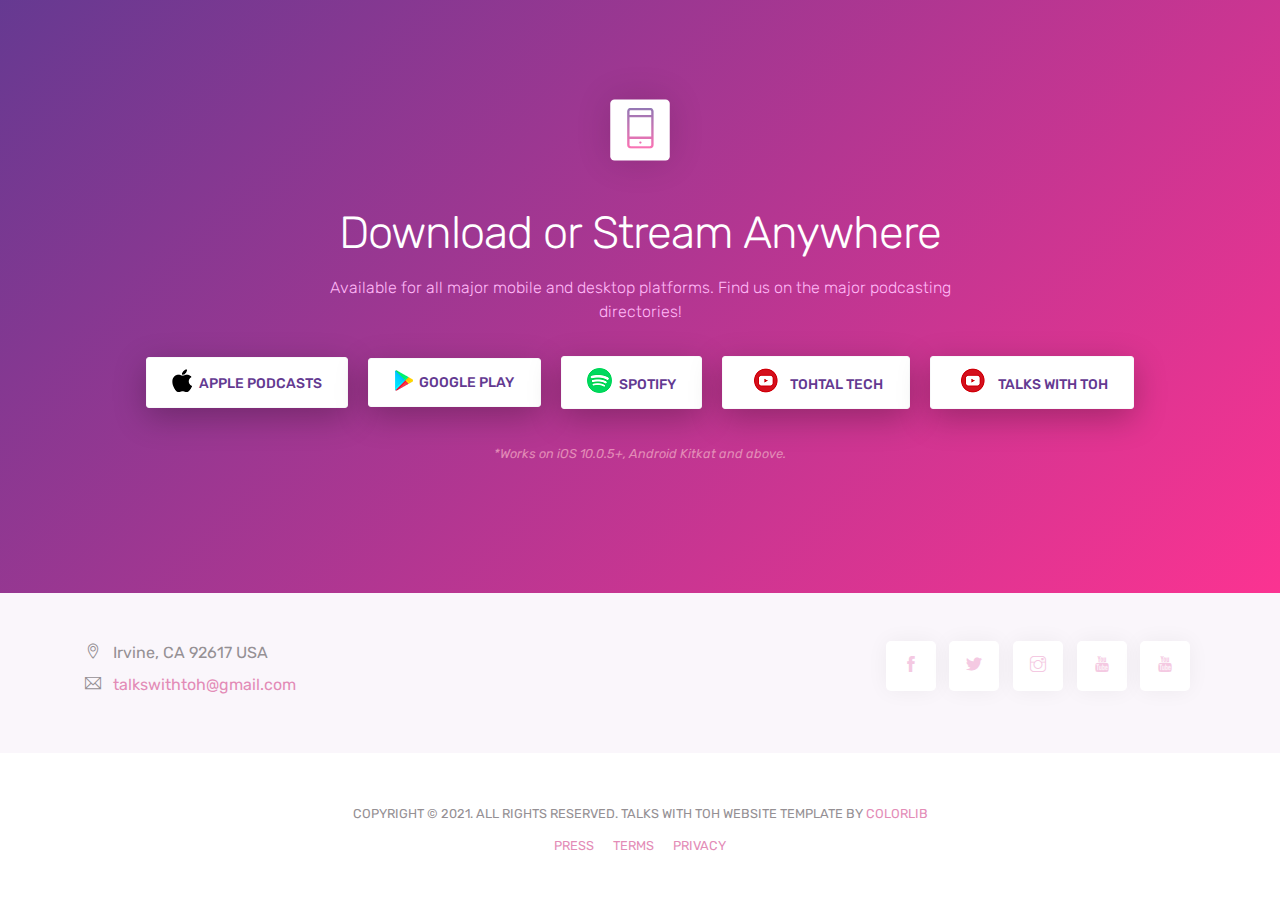
==== commit 8f3d256b: "Update with Tohtal Tech Info" ====
--- a/index.html
+++ b/index.html
@@ -10,11 +10,11 @@
  -->
 
 <head>
-    <title>Talks With Toh</title>
+    <title>Talks With Toh & Tohtal Tech</title>
     <!-- Required meta tags -->
     <meta charset="utf-8">
     <meta name="viewport" content="width=device-width, initial-scale=1, shrink-to-fit=no">
-    <meta name="description" content="Podcast With Chris Toh">
+    <meta name="description" content="Podcast and Tech Education With Chris Toh">
     <meta name="keywords" content="HTML5, bootstrap, mobile, app, landing, ios, android, responsive, podcast, science, philosophy, faith">
 
     <!-- Font -->
@@ -81,8 +81,8 @@
 
     <header class="bg-gradient" id="home">
         <div class="container mt-5">
-            <h1>Talks With Toh</h1>
-            <p class="tagline">Chris Toh Media. Podcast now available.</p>
+            <h1>Talks With Toh + Tohtal Tech</h1>
+            <p class="tagline">Chris Toh Media. Podcast now available. Tech Advice and Tips on YouTube!</p>
         </div>
         <div class="img-holder mt-3"><img src="images/iphonex.png" alt="phone" class="img-fluid"></div>
     </header>
@@ -137,8 +137,8 @@
                             <div class="media">
                                 <span class="ti-lock gradient-fill ti-3x mr-3"></span>
                                 <div class="media-body">
-                                    <h4 class="card-title">Secure</h4>
-                                    <p class="card-text">We are secure in our belief that healthy discussions are possible </p>
+                                    <h4 class="card-title">Educational</h4>
+                                    <p class="card-text">We are always striving to learn and share knowledge </p>
                                 </div>
                             </div>
                         </div>
@@ -179,12 +179,15 @@
         <div class="container">
             <div class="section-title">
                 <small>FEATURES</small>
-                <h3>Do more with our podcast</h3>
+                <h3>Do more with our brand!</h3>
             </div>
 
             <ul class="nav nav-tabs nav-justified" role="tablist">
                 <li class="nav-item">
-                    <a class="nav-link active" data-toggle="tab" href="#communication">Communication</a>
+                    <a class="nav-link active" data-toggle="tab" href="#tohtaltech">Tohtal Tech</a>
+                </li>
+                <li class="nav-item">
+                    <a class="nav-link" data-toggle="tab" href="#communication">Communication</a>
                 </li>
                 <li class="nav-item">
                     <a class="nav-link" data-toggle="tab" href="#schedule">Loh Down on Science</a>
@@ -200,7 +203,25 @@
                 </li>
             </ul>
             <div class="tab-content">
-                <div class="tab-pane fade show active" id="communication">
+                <div class="tab-pane fade show active" id="tohtaltech">
+                    <div class="d-flex flex-column flex-lg-row">
+                        <img src="images/graphic.png" alt="graphic" class="img-fluid rounded align-self-start mr-lg-5 mb-5 mb-lg-0">
+                        <div>
+
+                            <h2>Tohtal Tech</h2>
+                            <p class="lead">Check out our awesome tech tips on YouTube!</p>
+                            <p> Subscribe, engage, and share! Topics include system set-up, machine learning, and more!
+							
+                            </p>
+                            <p> Any support is welcome
+                            </p>
+                        </div>
+						<div>
+							<a href="https://www.youtube.com/channel/UCxp5EaygjkP1wUp-PUnXKaw/featured" class="btn btn-primary">YouTube</a>
+						</div>
+                    </div>
+                </div>
+                <div class="tab-pane fade show" id="communication">
                     <div class="d-flex flex-column flex-lg-row">
                         <img src="images/graphic.png" alt="graphic" class="img-fluid rounded align-self-start mr-lg-5 mb-5 mb-lg-0">
                         <div>
@@ -341,21 +362,35 @@
                 <div class="col-md-8 d-flex align-items-center">
                     <ul class="list-unstyled ui-steps">
                         <li class="media">
-                            <div class="circle-icon mr-4">1</div>
+                            <a href="https://anchor.fm/talks-with-toh"><div class="circle-icon mr-4">1</div></a>
                             <div class="media-body">
-                                <h5>Listen to Our Podcast</h5>
+                                <a href="https://anchor.fm/talks-with-toh"><h5>Listen to Our Podcast</h5></a>
                                 <p>The simplest way to support us is to listen to the podcast!</p>
                             </div>
+                            <div class="col-md-4">
+                                <iframe src="https://anchor.fm/talks-with-toh/embed/episodes/Updates-for-Talks-With-Toh-e1d9kon" height="102px" width="400px" frameborder="0" scrolling="no"></iframe>
+                            </div>
+                        </li>
+                        <li class="media">
+                            <a href="https://www.youtube.com/channel/UCxp5EaygjkP1wUp-PUnXKaw/featured"><div class="circle-icon mr-4">2</div></a>                         
+                            <div class="media-body">
+                                <a href="https://www.youtube.com/channel/UCxp5EaygjkP1wUp-PUnXKaw/featured"><h5 >Watch our YouTube Videos!</h5></a>
+                                <p>Also watch our YouTube content!</p>
+                            </div>
+                            <div class="col-md-4">
+                                <iframe width="560" height="315" src="https://www.youtube.com/embed/ila-keQMhGU" title="YouTube video player" frameborder="0" allow="accelerometer; autoplay; clipboard-write; encrypted-media; gyroscope; picture-in-picture" allowfullscreen></iframe>
+                                <!--<img src="images/iphonex.png" alt="iphone" class="img-fluid">-->
+                            </div>           
                         </li>
                         <li class="media my-4">
-                            <div class="circle-icon mr-4">2</div>
+                            <div class="circle-icon mr-4">3</div>
                             <div class="media-body">
                                 <h5>Share With Friends</h5>
                                 <p>Please support us by sharing this with your friends also!</p>
                             </div>
                         </li>
                         <li class="media">
-                            <div class="circle-icon mr-4">3</div>
+                            <div class="circle-icon mr-4">4</div>
                             <div class="media-body">
                                 <h5>Education Through Inquiry</h5>
                                 <p>We are not afraid to tackle any topics! Comment with your thoughts and opinions in a respectful manner and we will try and engage with the discussion! </p>
@@ -363,10 +398,7 @@
                         </li>
                     </ul>
                 </div>
-                <div class="col-md-4">
-                    <img src="images/iphonex.png" alt="iphone" class="img-fluid">
-                </div>
-
+                
             </div>
 
         </div>
@@ -529,6 +561,8 @@
                     <a href="https://podcasts.apple.com/us/podcast/talks-with-toh/id1480871208?uo=4" class="btn btn-light"><img src="images/appleicon.png" alt="icon">Apple Podcasts</a>
                     <a href="https://www.google.com/podcasts?feed=aHR0cHM6Ly9hbmNob3IuZm0vcy8xZjlmNzEzNC9wb2RjYXN0L3Jzcw==" class="btn btn-light"><img src="images/playicon.png" alt="icon">Google Play</a>
 					<a href="https://open.spotify.com/show/0hX5WpfdiPnW2MgvIcTLd7" class="btn btn-light"><img src="images/spotify.png" alt="icon">Spotify</a>
+                    <a href="https://www.youtube.com/channel/UCxp5EaygjkP1wUp-PUnXKaw" class="btn btn-light"><img src="images/youtube.png" alt="icon">Tohtal Tech</a>
+                    <a href="https://www.youtube.com/channel/UCpQq8_MfrezYgAf4-CRFQAQ" class="btn btn-light"><img src="images/youtube.png" alt="icon">Talks With Toh</a>
                 </div>
                 <p class="text-primary"><small><i>*Works on iOS 10.0.5+, Android Kitkat and above. </i></small></p>
             </div>
@@ -560,6 +594,8 @@
                         <a href="https://www.facebook.com/TalksWithToh/"><span class="ti-facebook"></span></a>
                         <a href="https://twitter.com/christoh_ofslo"><span class="ti-twitter-alt"></span></a>
                         <a href="https://www.instagram.com/christoh_ofslo/"><span class="ti-instagram"></span></a>
+                        <a href="https://www.youtube.com/channel/UCxp5EaygjkP1wUp-PUnXKaw"><span class="ti-youtube"></span></a>
+                        <a href="https://www.youtube.com/channel/UCpQq8_MfrezYgAf4-CRFQAQ"><span class="ti-youtube"></span></a>
                     </div>
                 </div>
             </div>
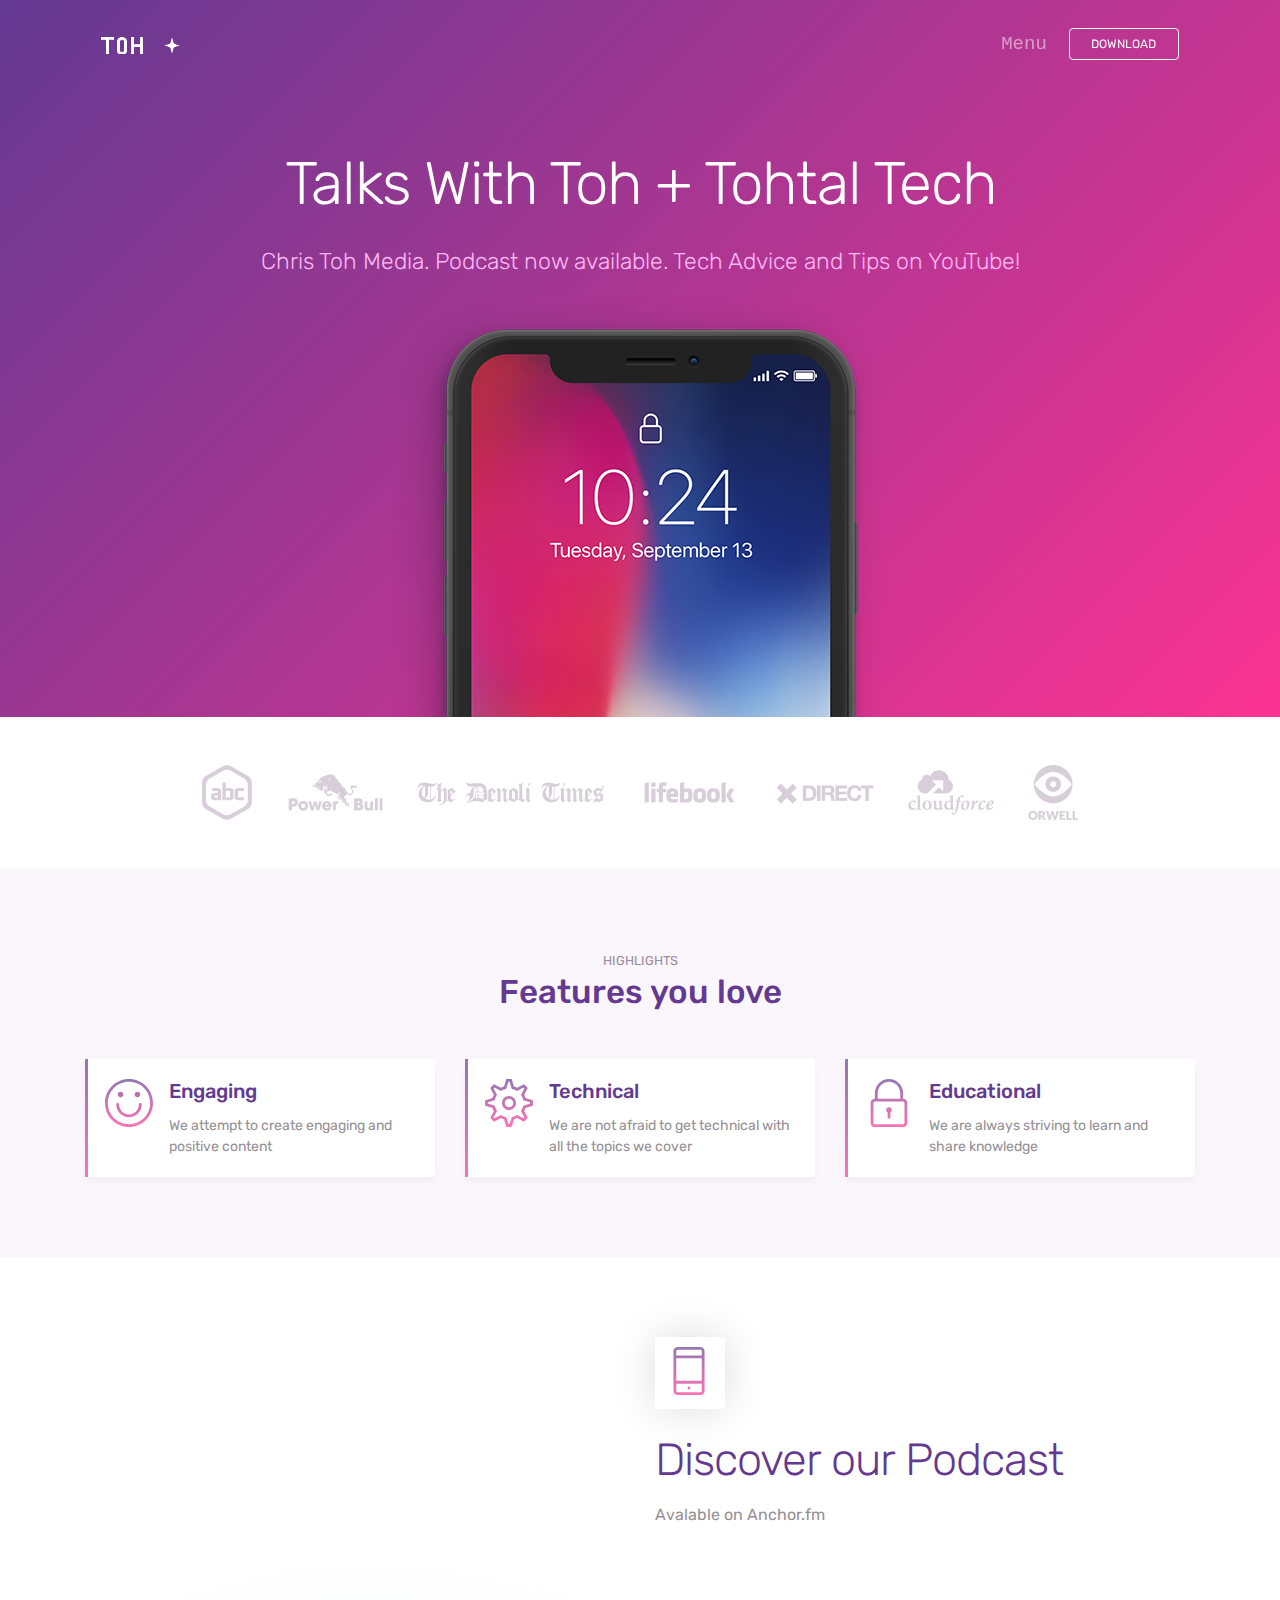
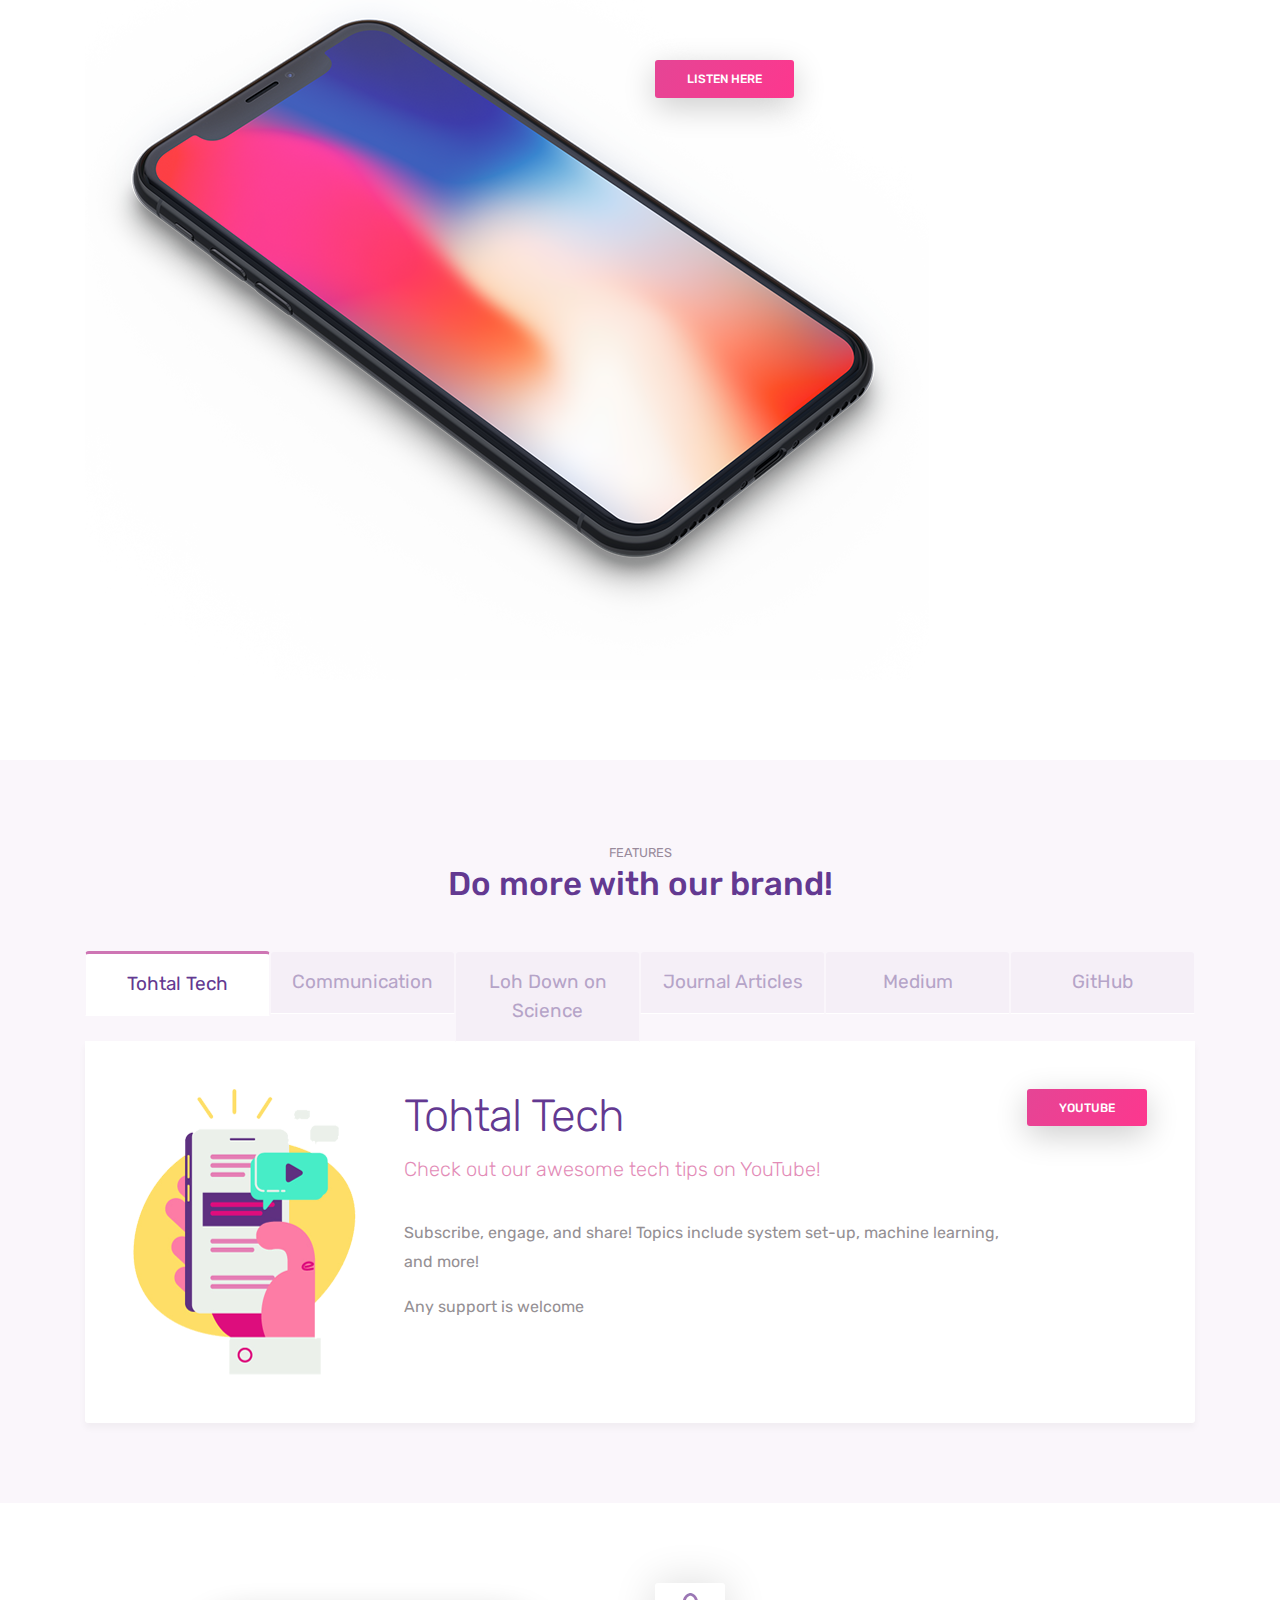
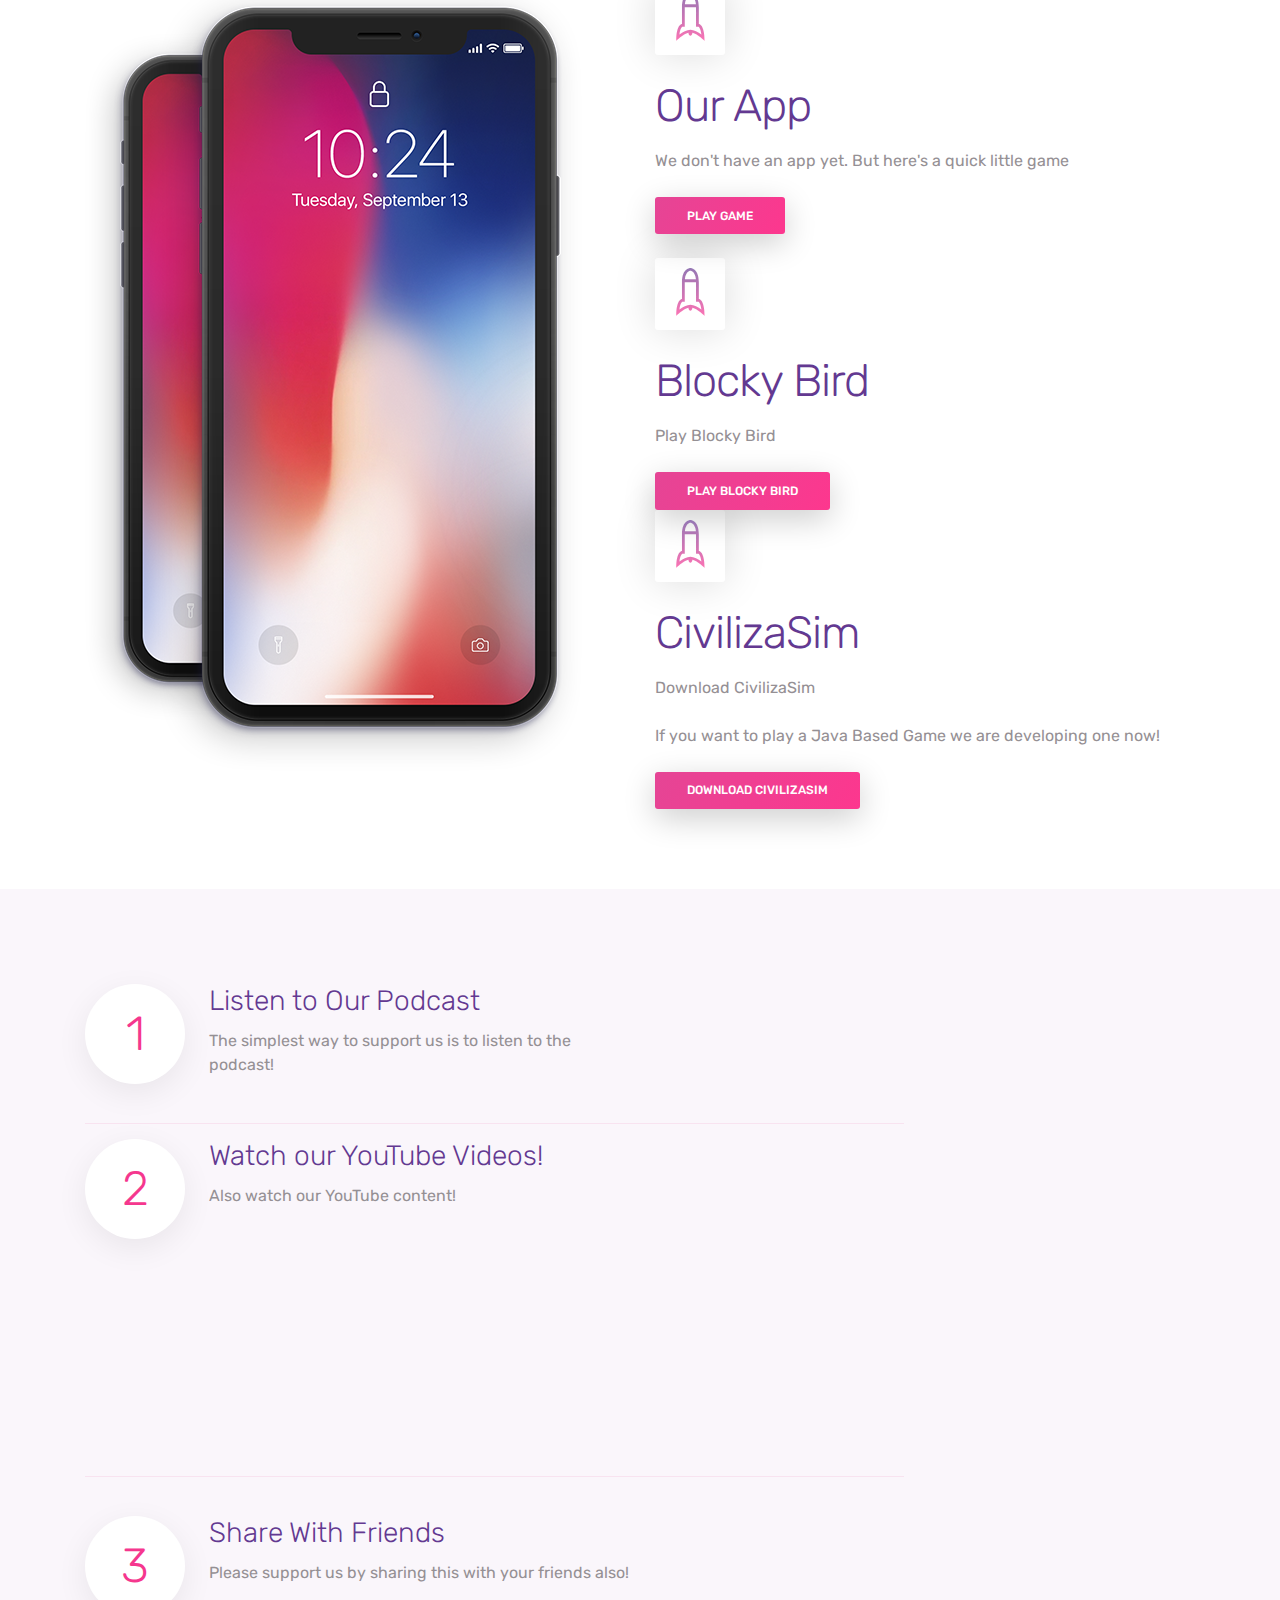
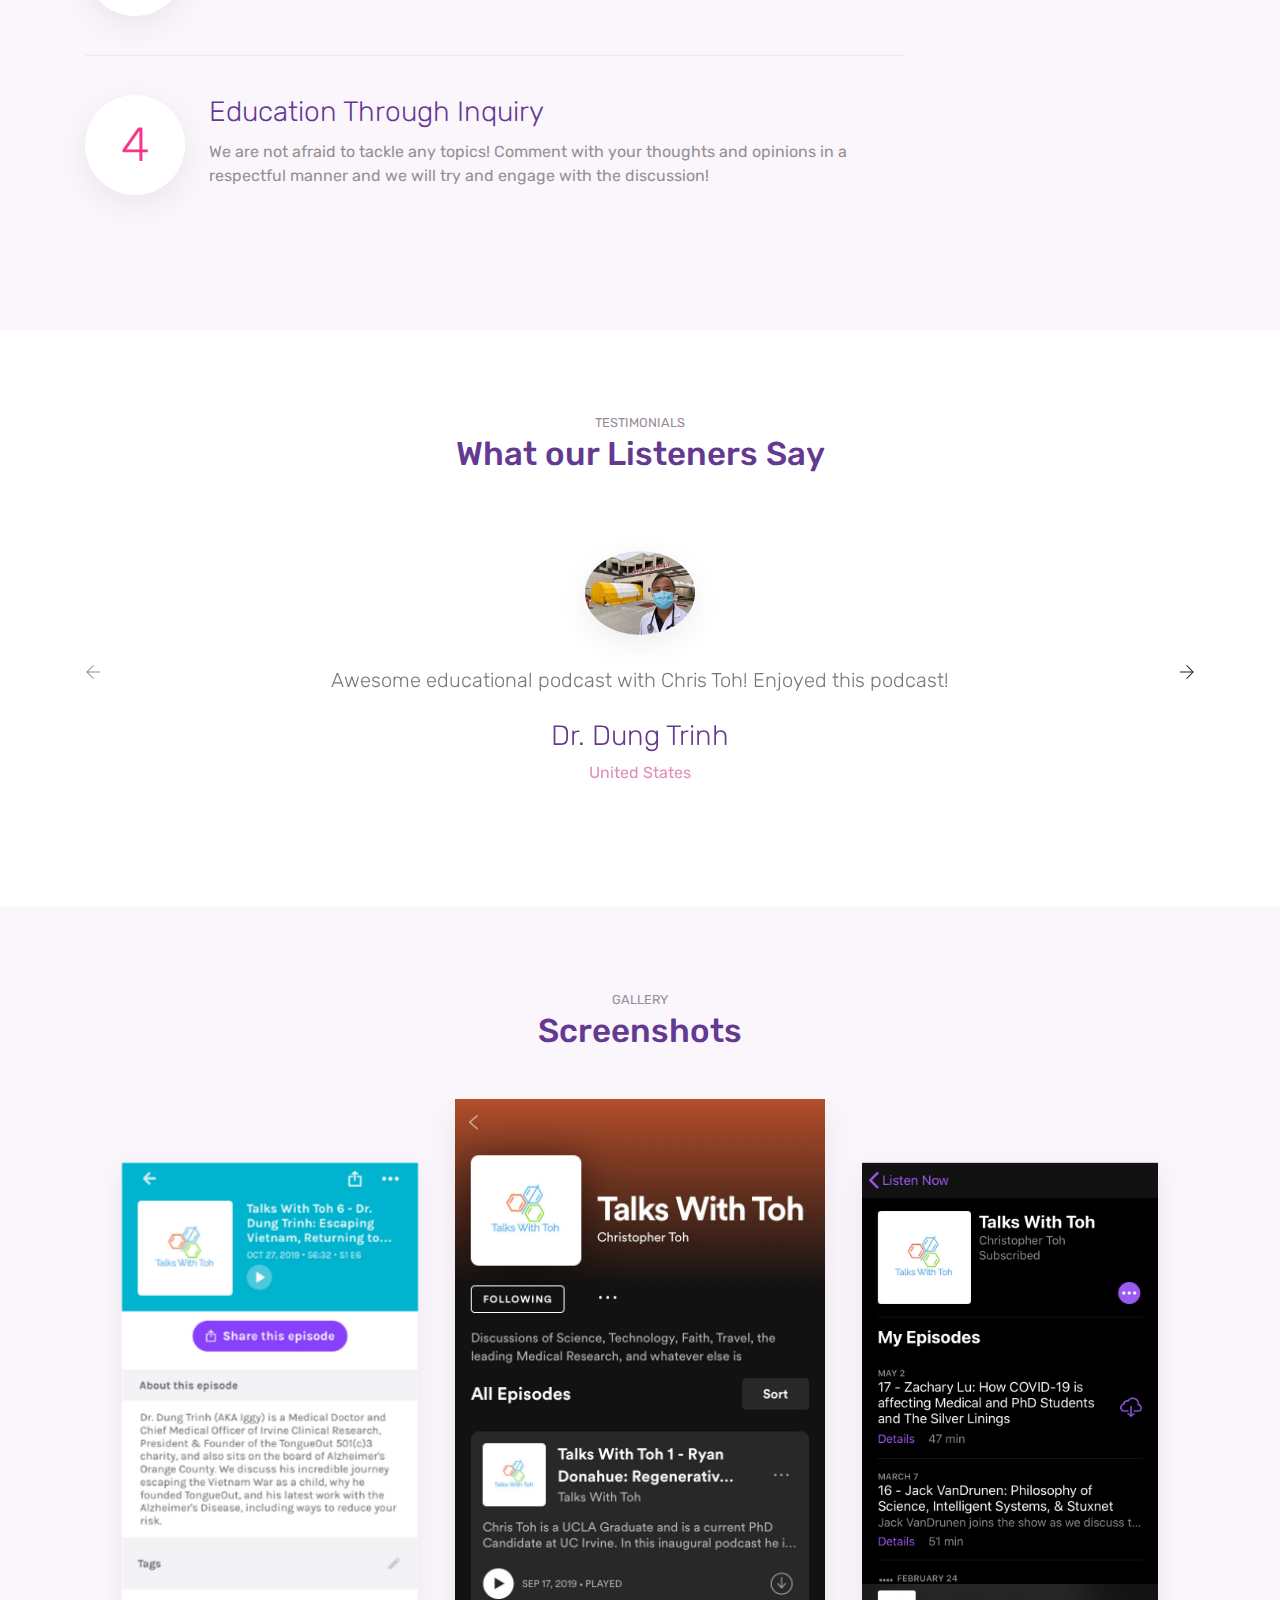
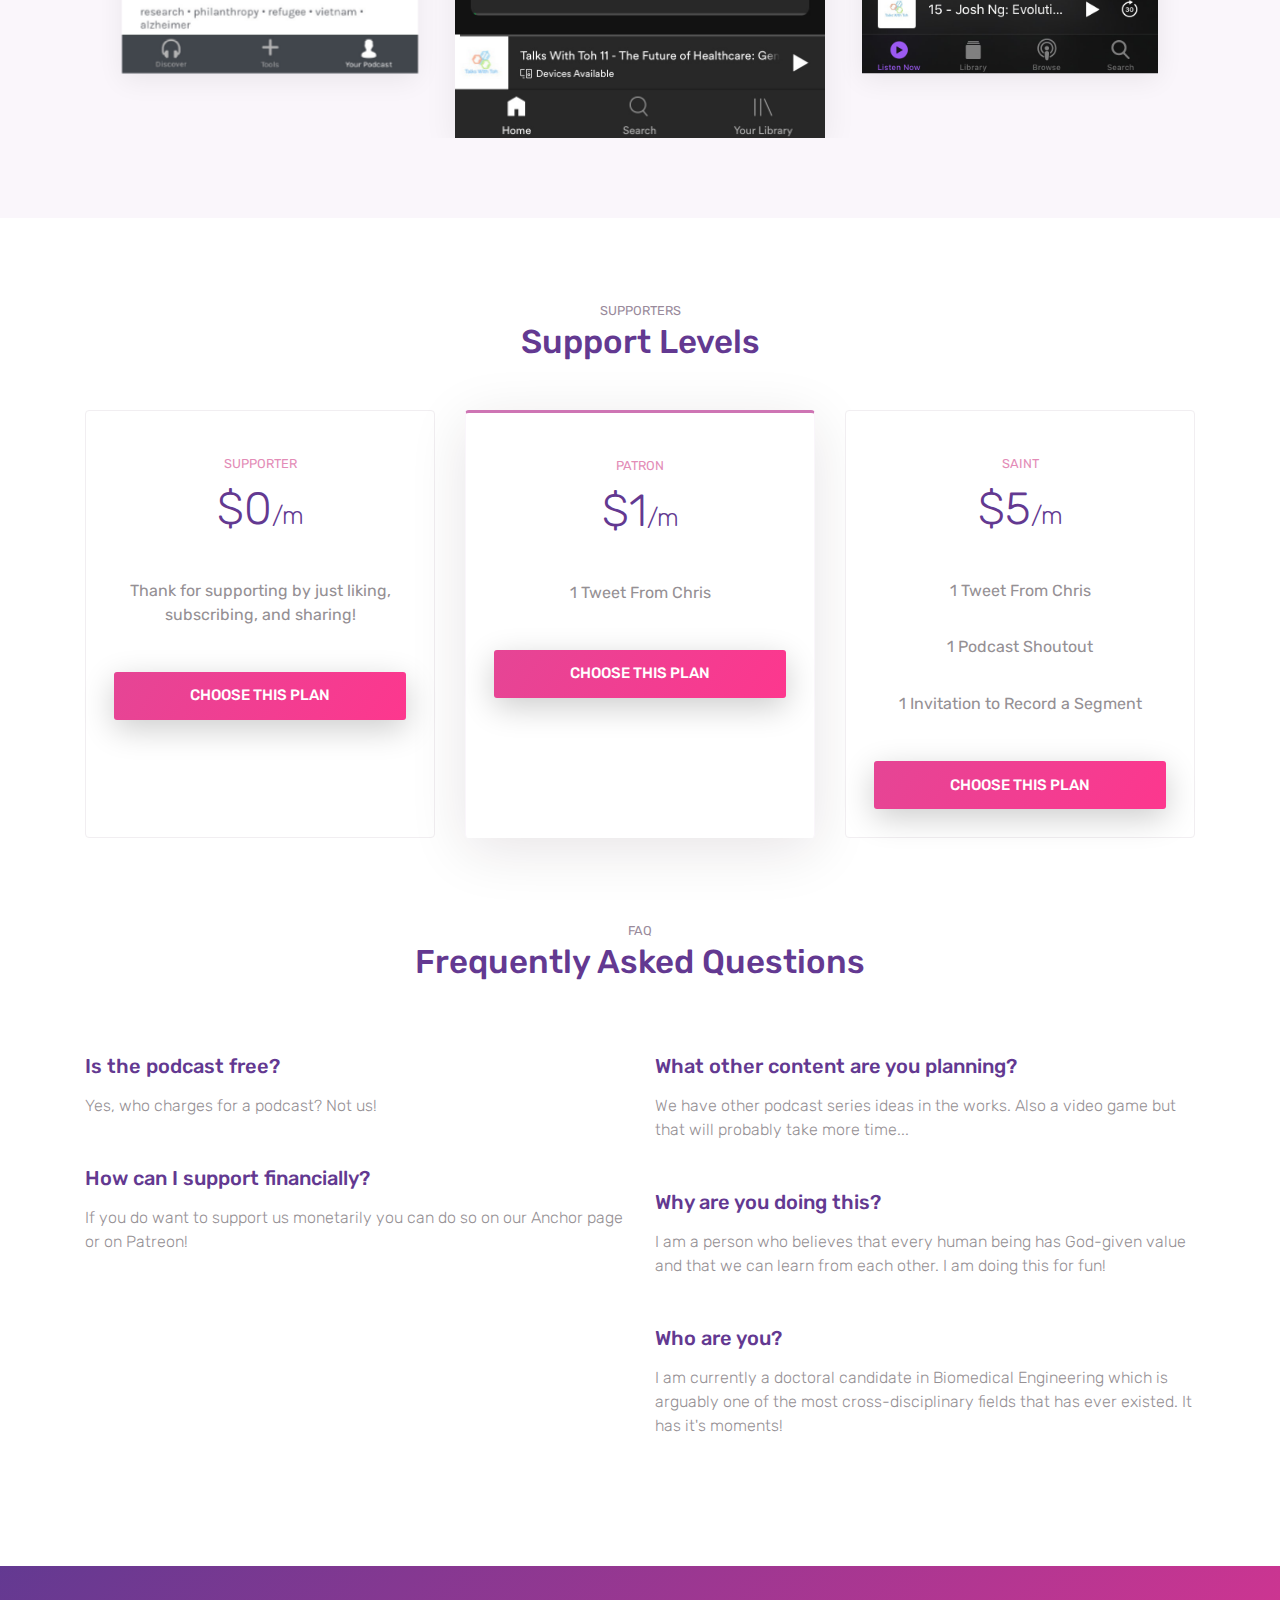
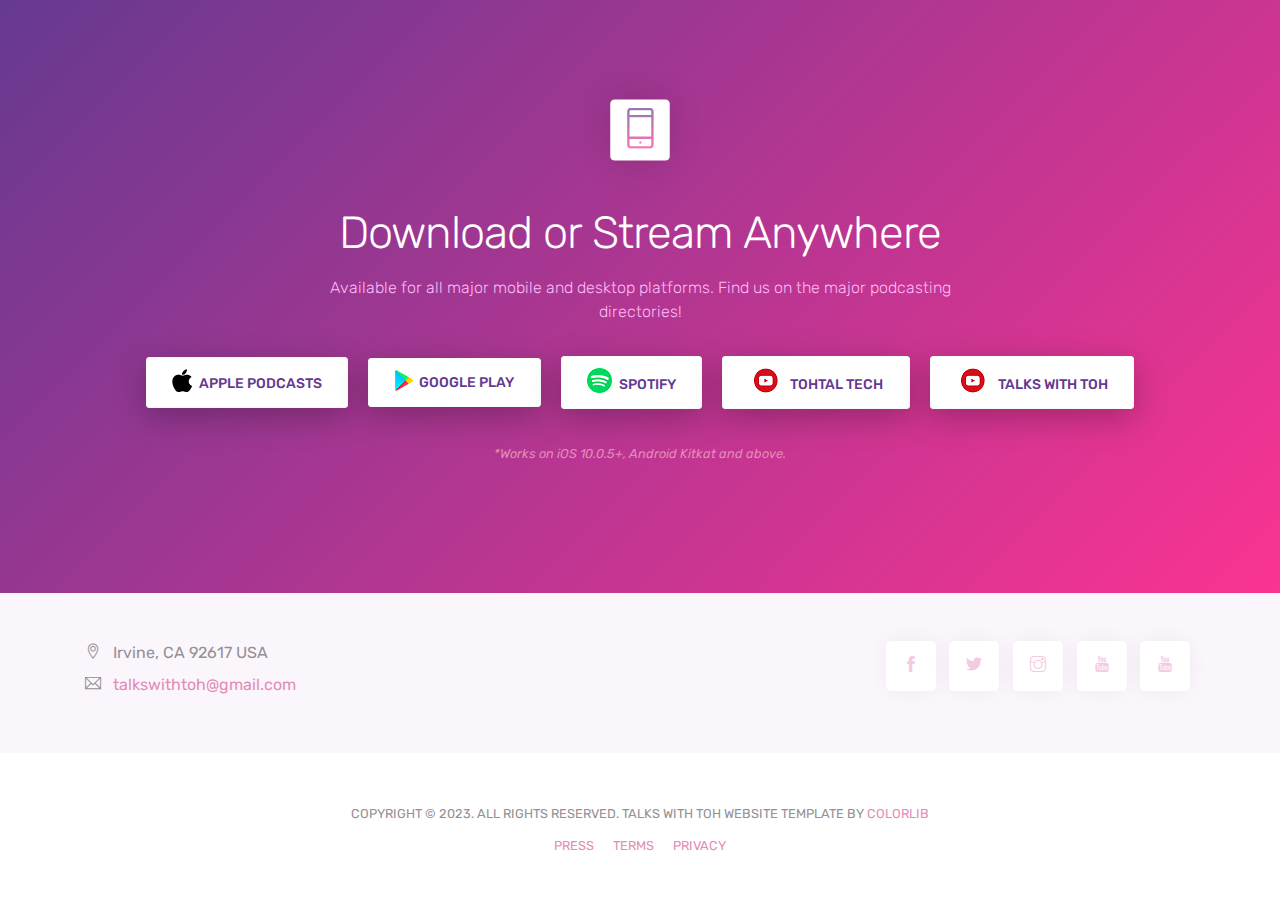
==== commit aec37239: "Add header and footer to Charts" ====
--- a/index.html
+++ b/index.html
@@ -606,7 +606,7 @@
     <!-- // end .section -->
     <footer class="my-5 text-center">
         <!-- Copyright removal is not prohibited! -->
-        <p class="mb-2"><small>COPYRIGHT © 2021. ALL RIGHTS RESERVED. TALKS WITH TOH WEBSITE TEMPLATE BY <a href="https://colorlib.com">COLORLIB</a></small></p>
+        <p class="mb-2"><small>COPYRIGHT © 2023. ALL RIGHTS RESERVED. TALKS WITH TOH WEBSITE TEMPLATE BY <a href="https://colorlib.com">COLORLIB</a></small></p>
 
         <small>
             <a href="press.html" class="m-2">PRESS</a>
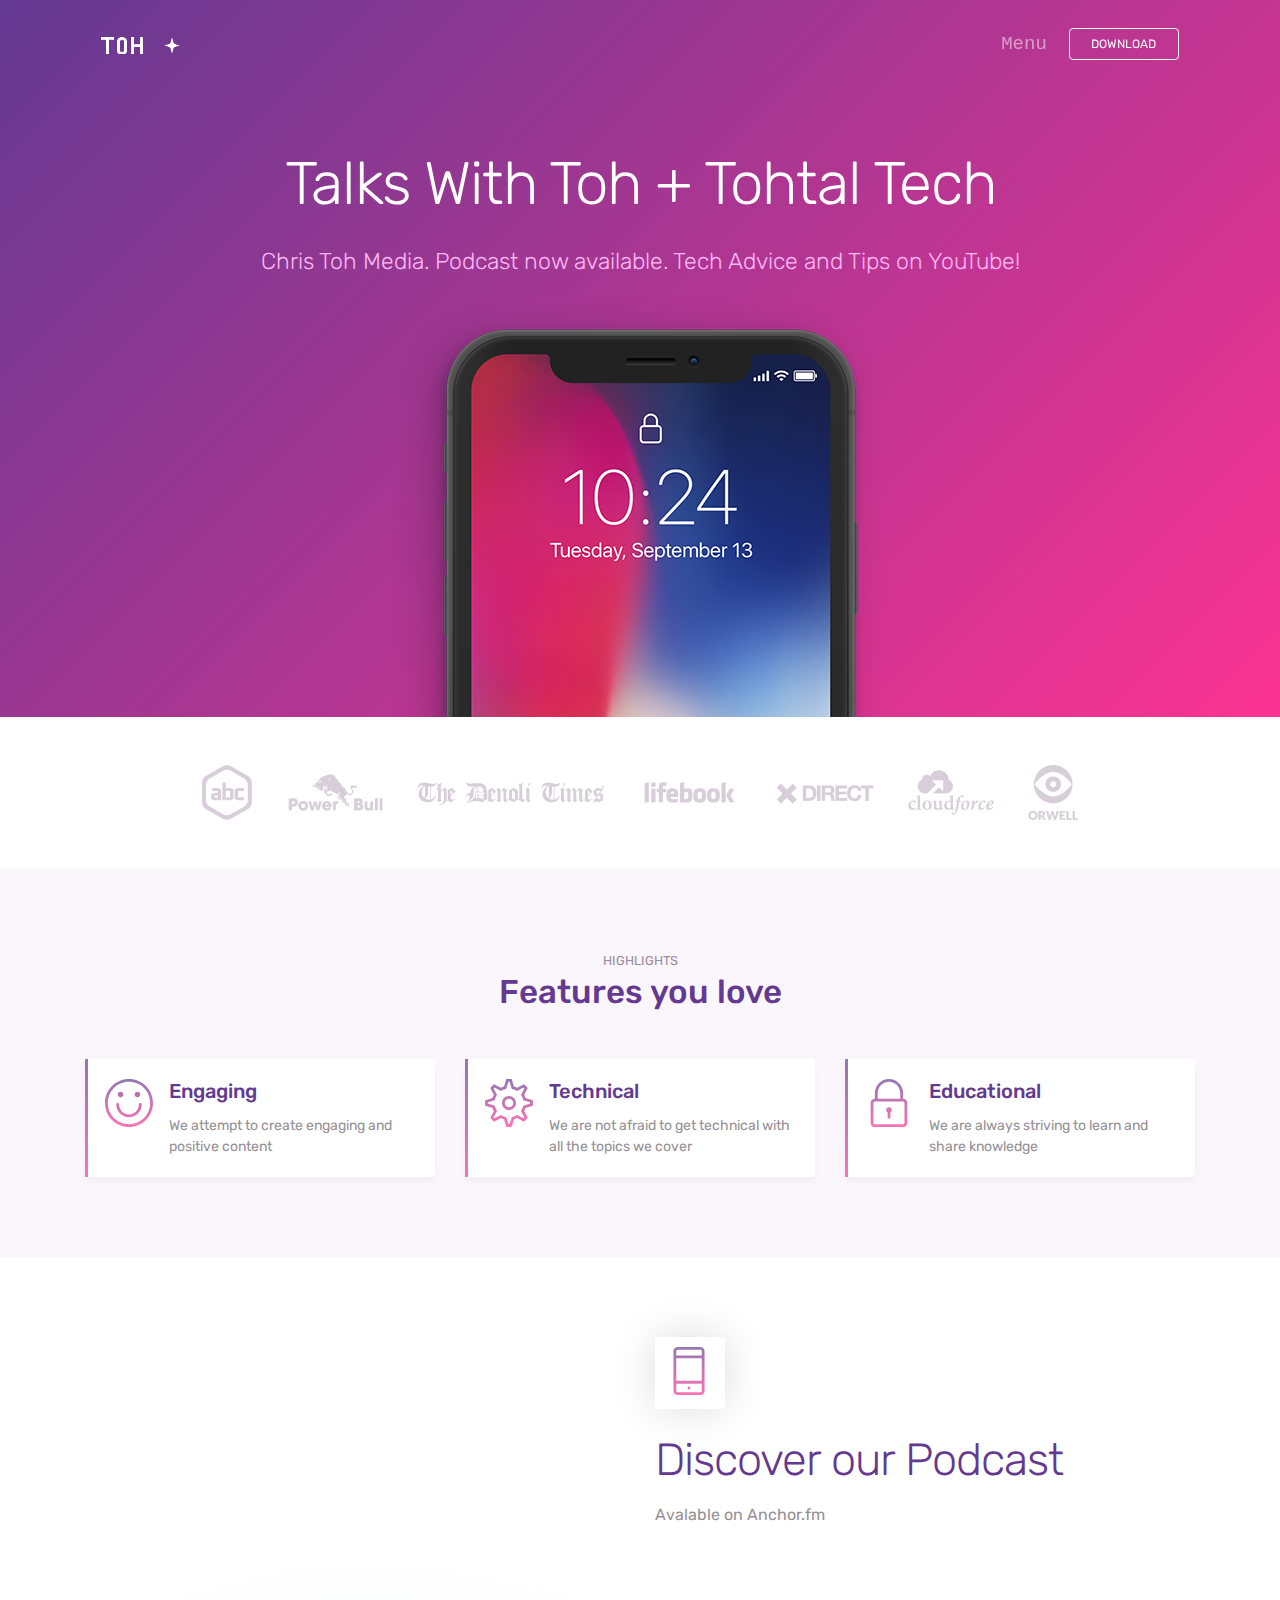
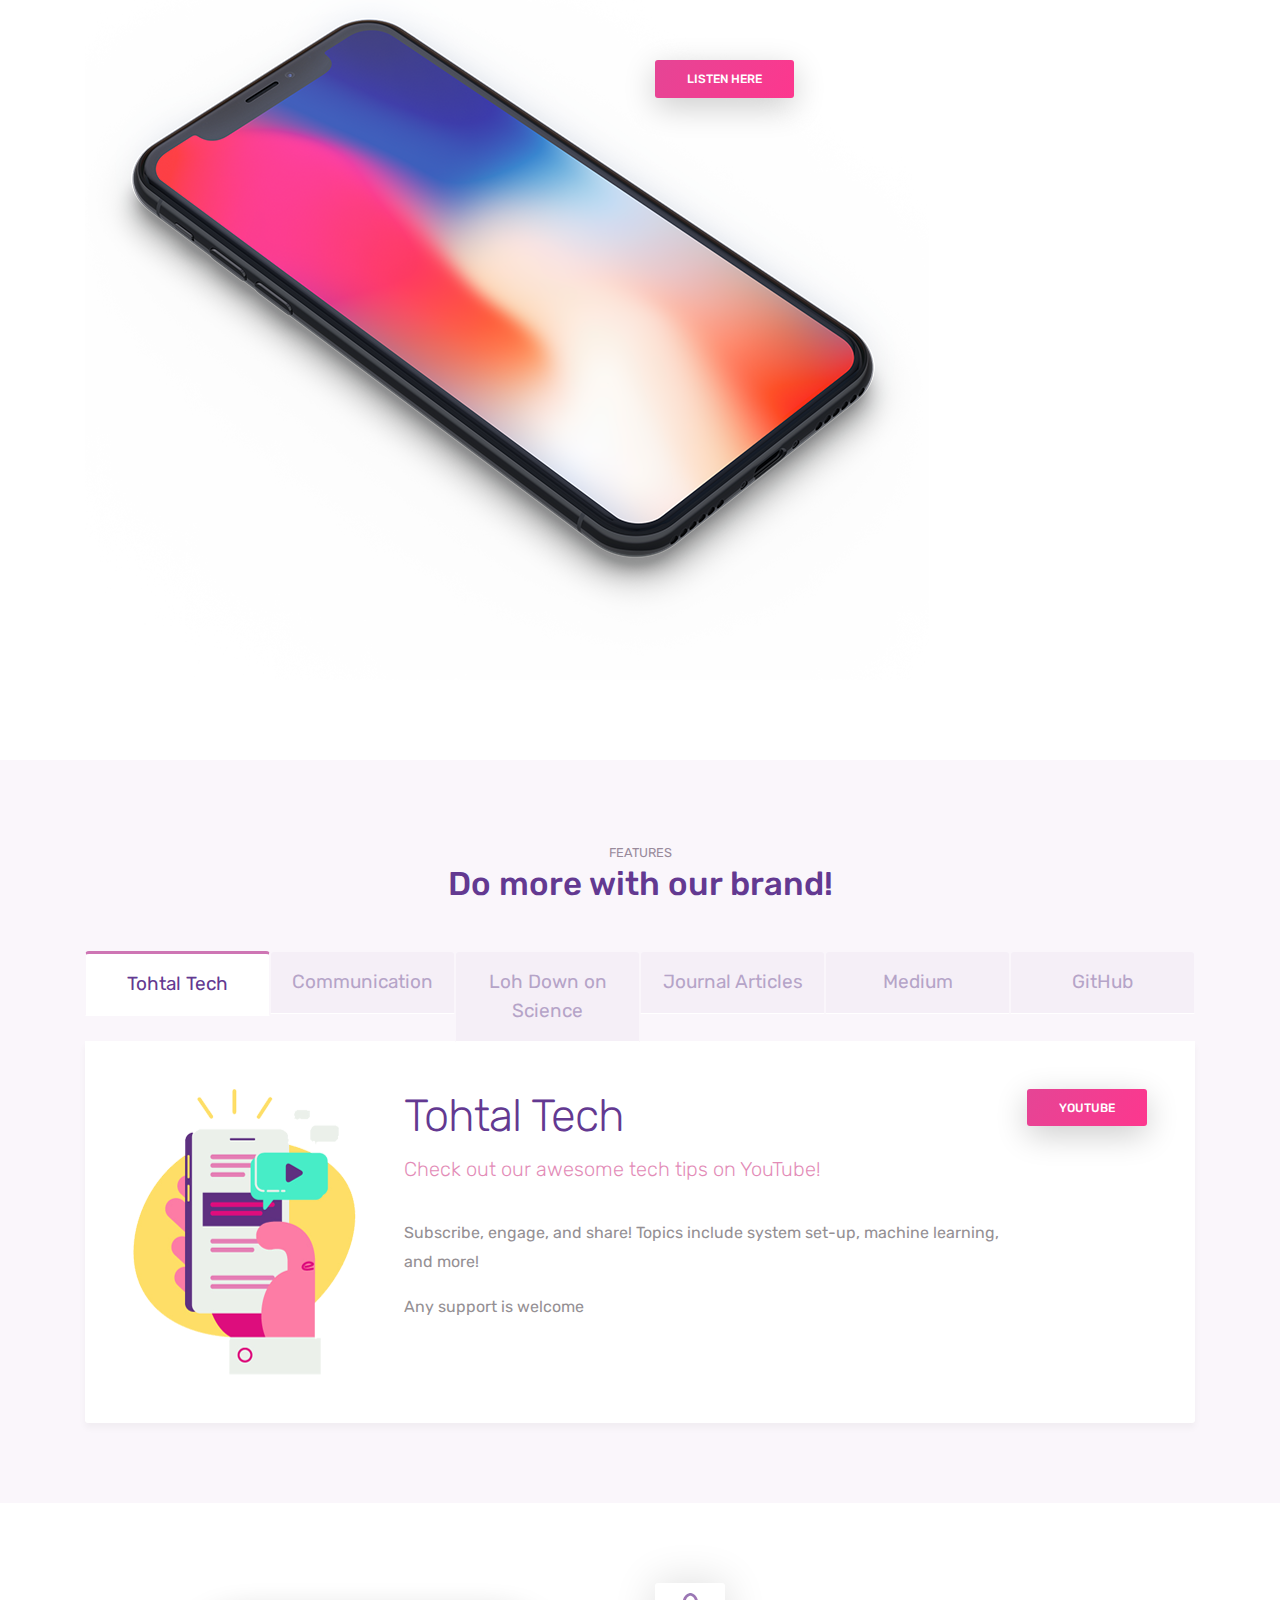
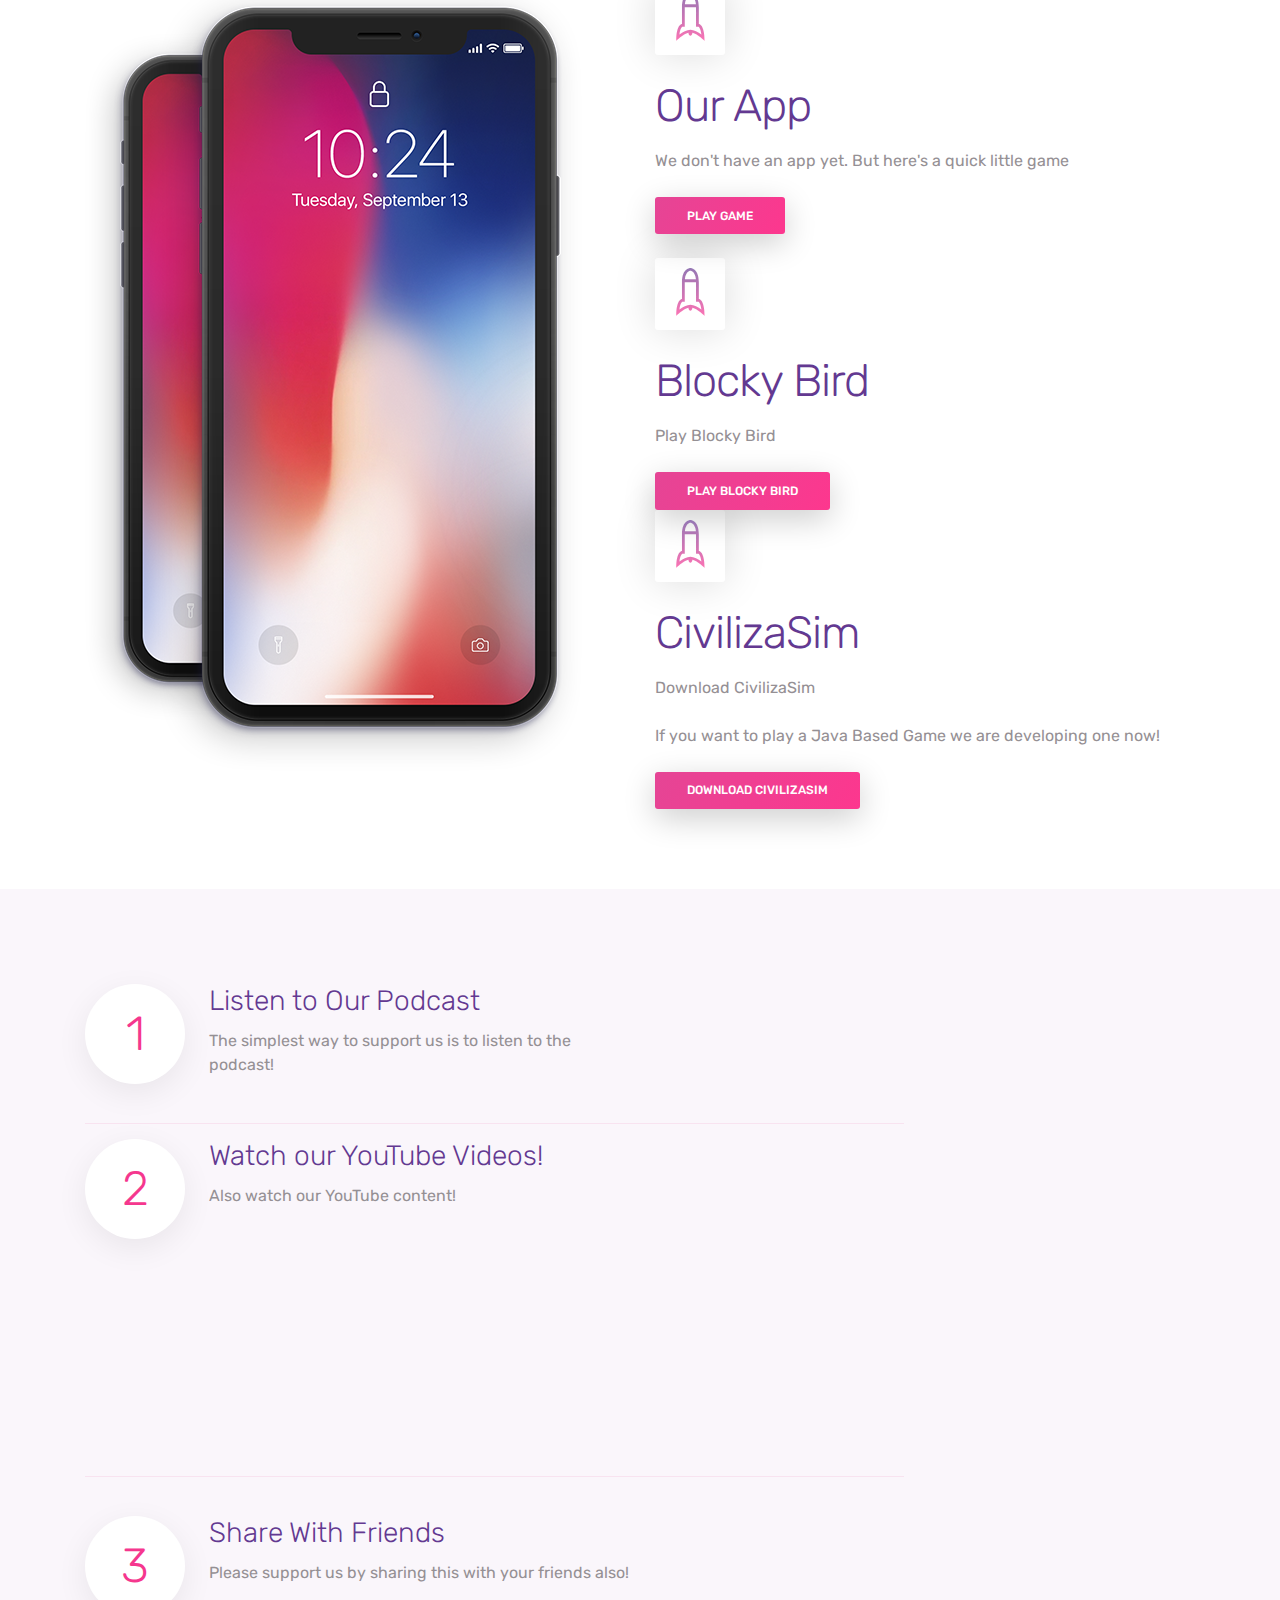
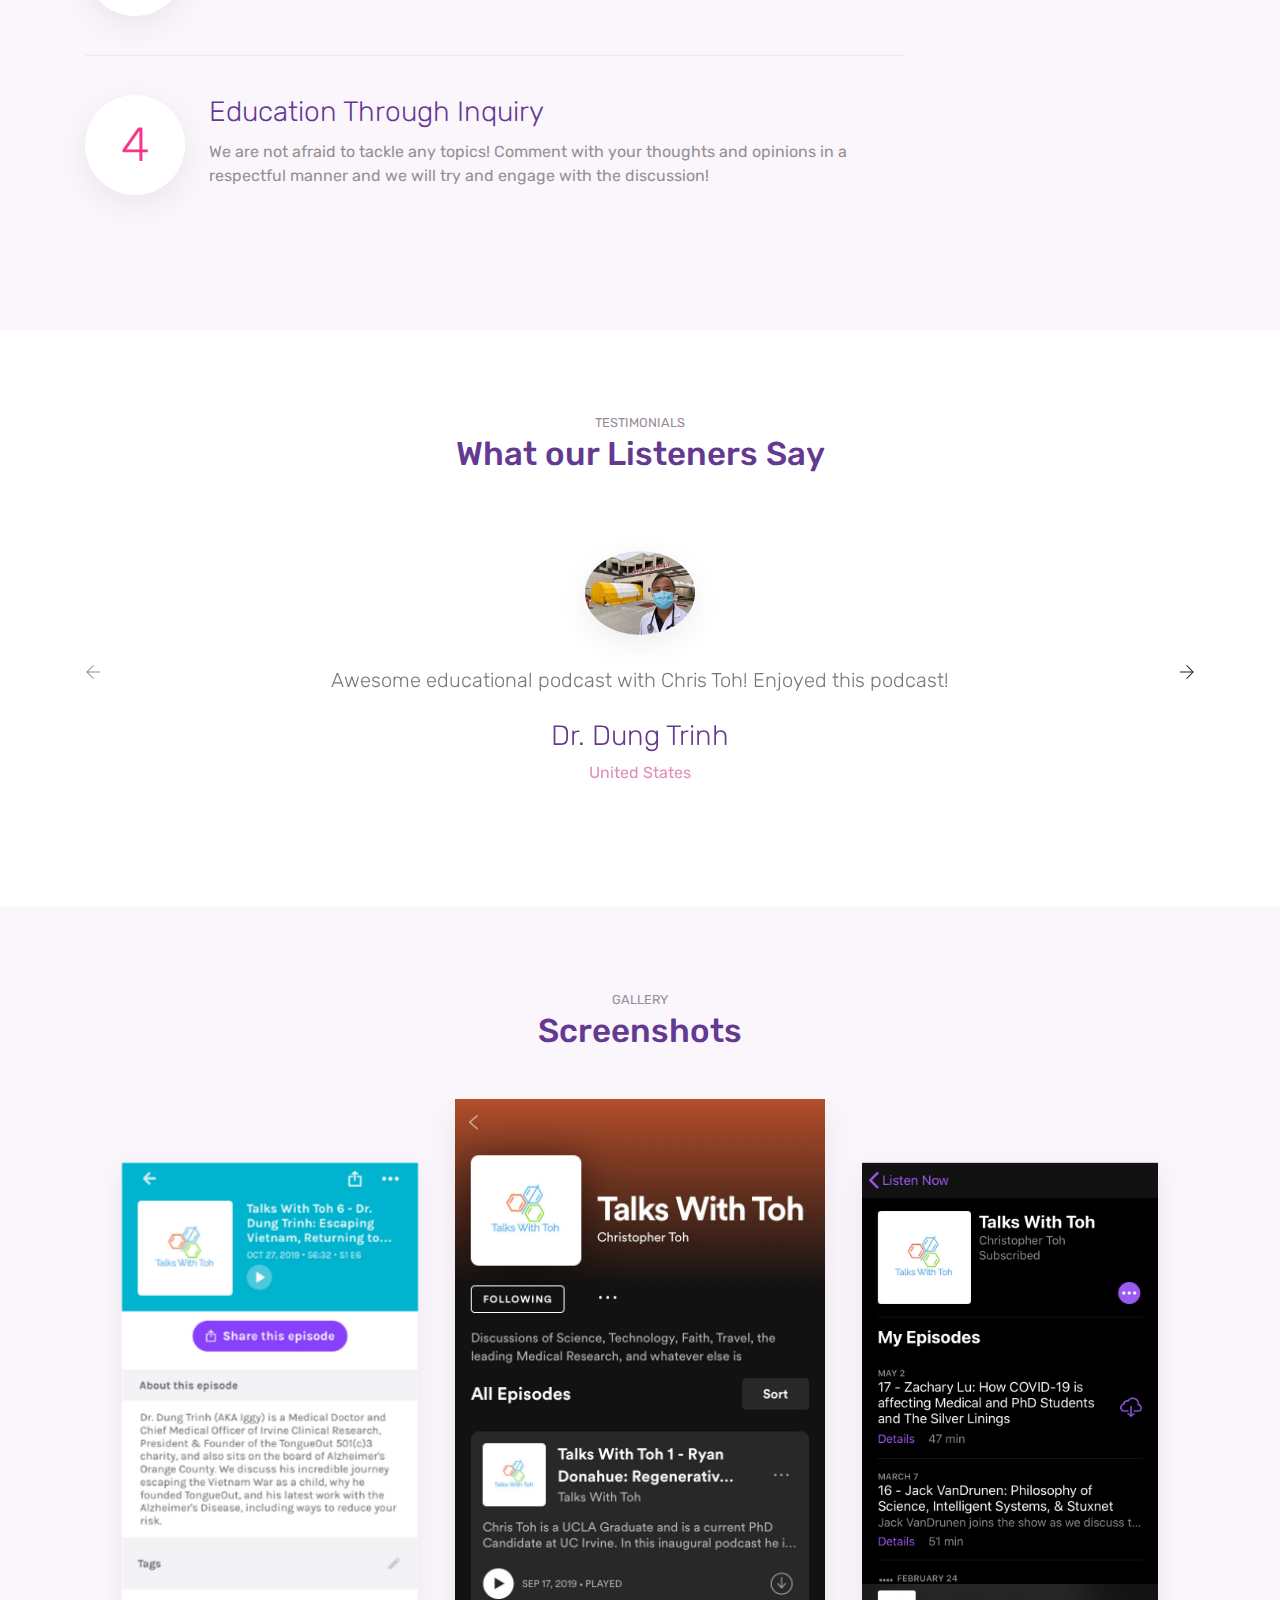
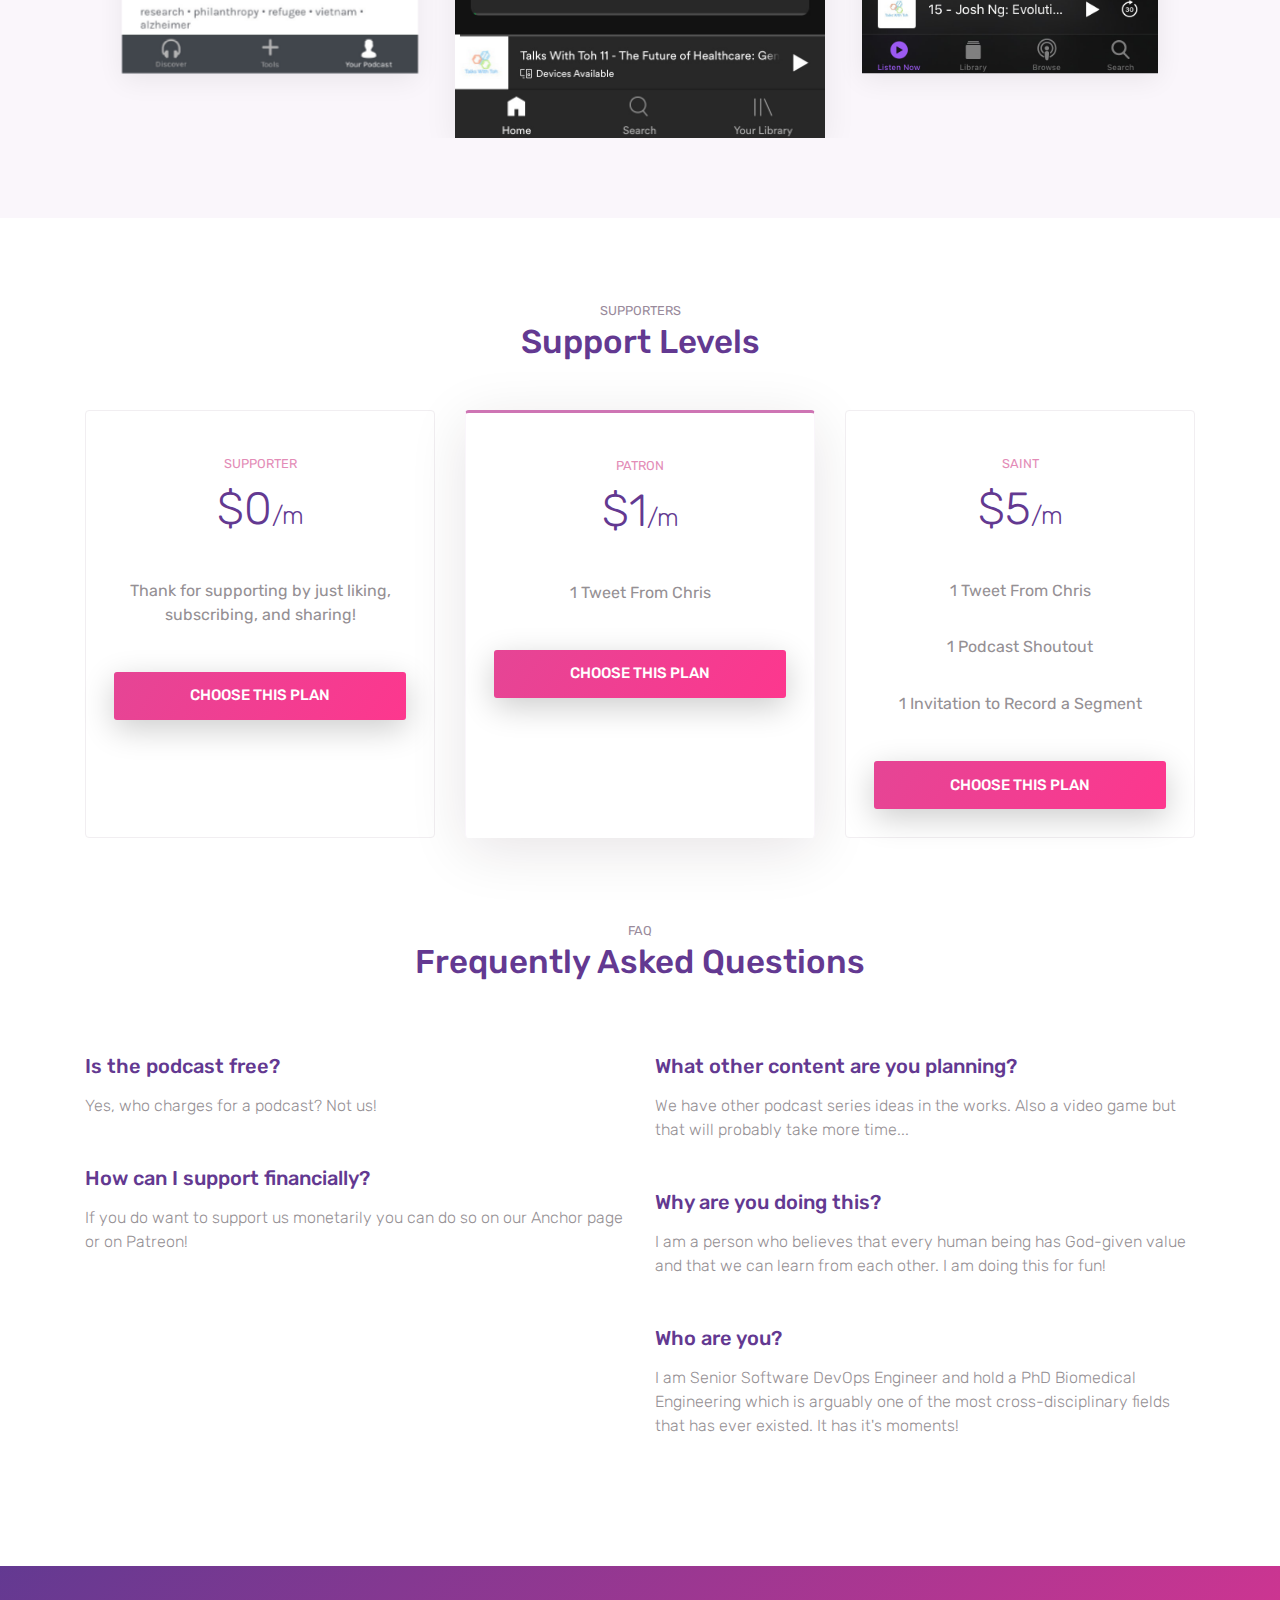
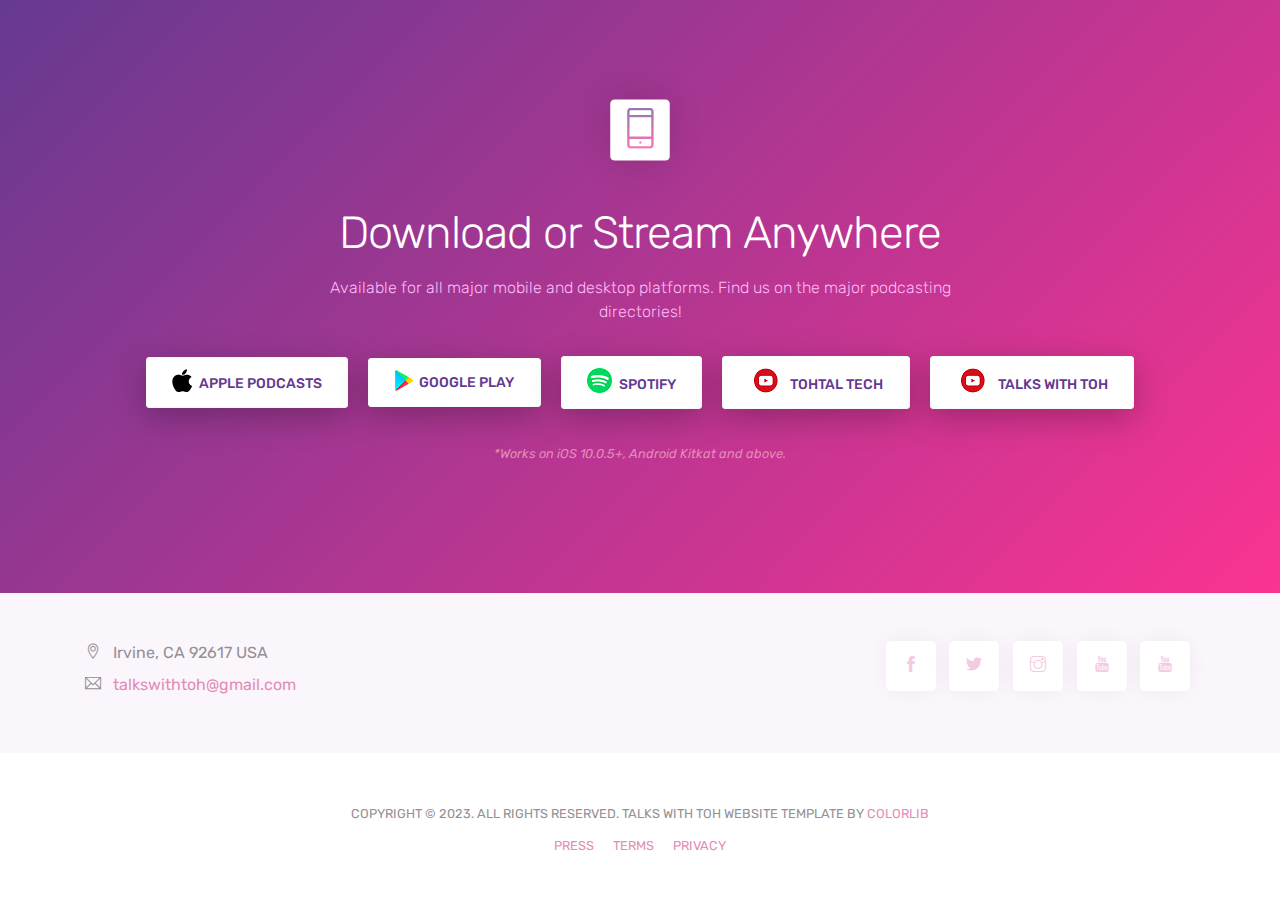
==== commit ee21a76a: "Update index.html" ====
--- a/index.html
+++ b/index.html
@@ -288,7 +288,7 @@
                         <div>
                             <h2>Other Written Works</h2>
                             <p class="lead">Chris occassionaly writes more thoughtful pieces on Medium. </p>
-                            <p>Some topics take more time to write about especially when it involves cultural issues.
+                            <p>Some topics take more time to write about especially when it involves cultural issues. He also writes about software technology here.
                             </p>
                             <p> Chris will occassionaly find some time to put some of his deeper thoughts in written form. Feel free to check it out!
                             </p>
@@ -540,7 +540,7 @@
                     <h4 class="mb-3">Why are you doing this?</h4>
                     <p class="light-font mb-5">I am a person who believes that every human being has God-given value and that we can learn from each other. I am doing this for fun! </p>
 					<h4 class="mb-3">Who are you?</h4>
-					<p class="light-font mb-5">I am currently a doctoral candidate in Biomedical Engineering which is arguably one of the most cross-disciplinary fields that has ever existed. It has it's moments!</p>
+					<p class="light-font mb-5">I am Senior Software DevOps Engineer and hold a PhD Biomedical Engineering which is arguably one of the most cross-disciplinary fields that has ever existed. It has it's moments!</p>
                 </div>
             </div>
         </div>
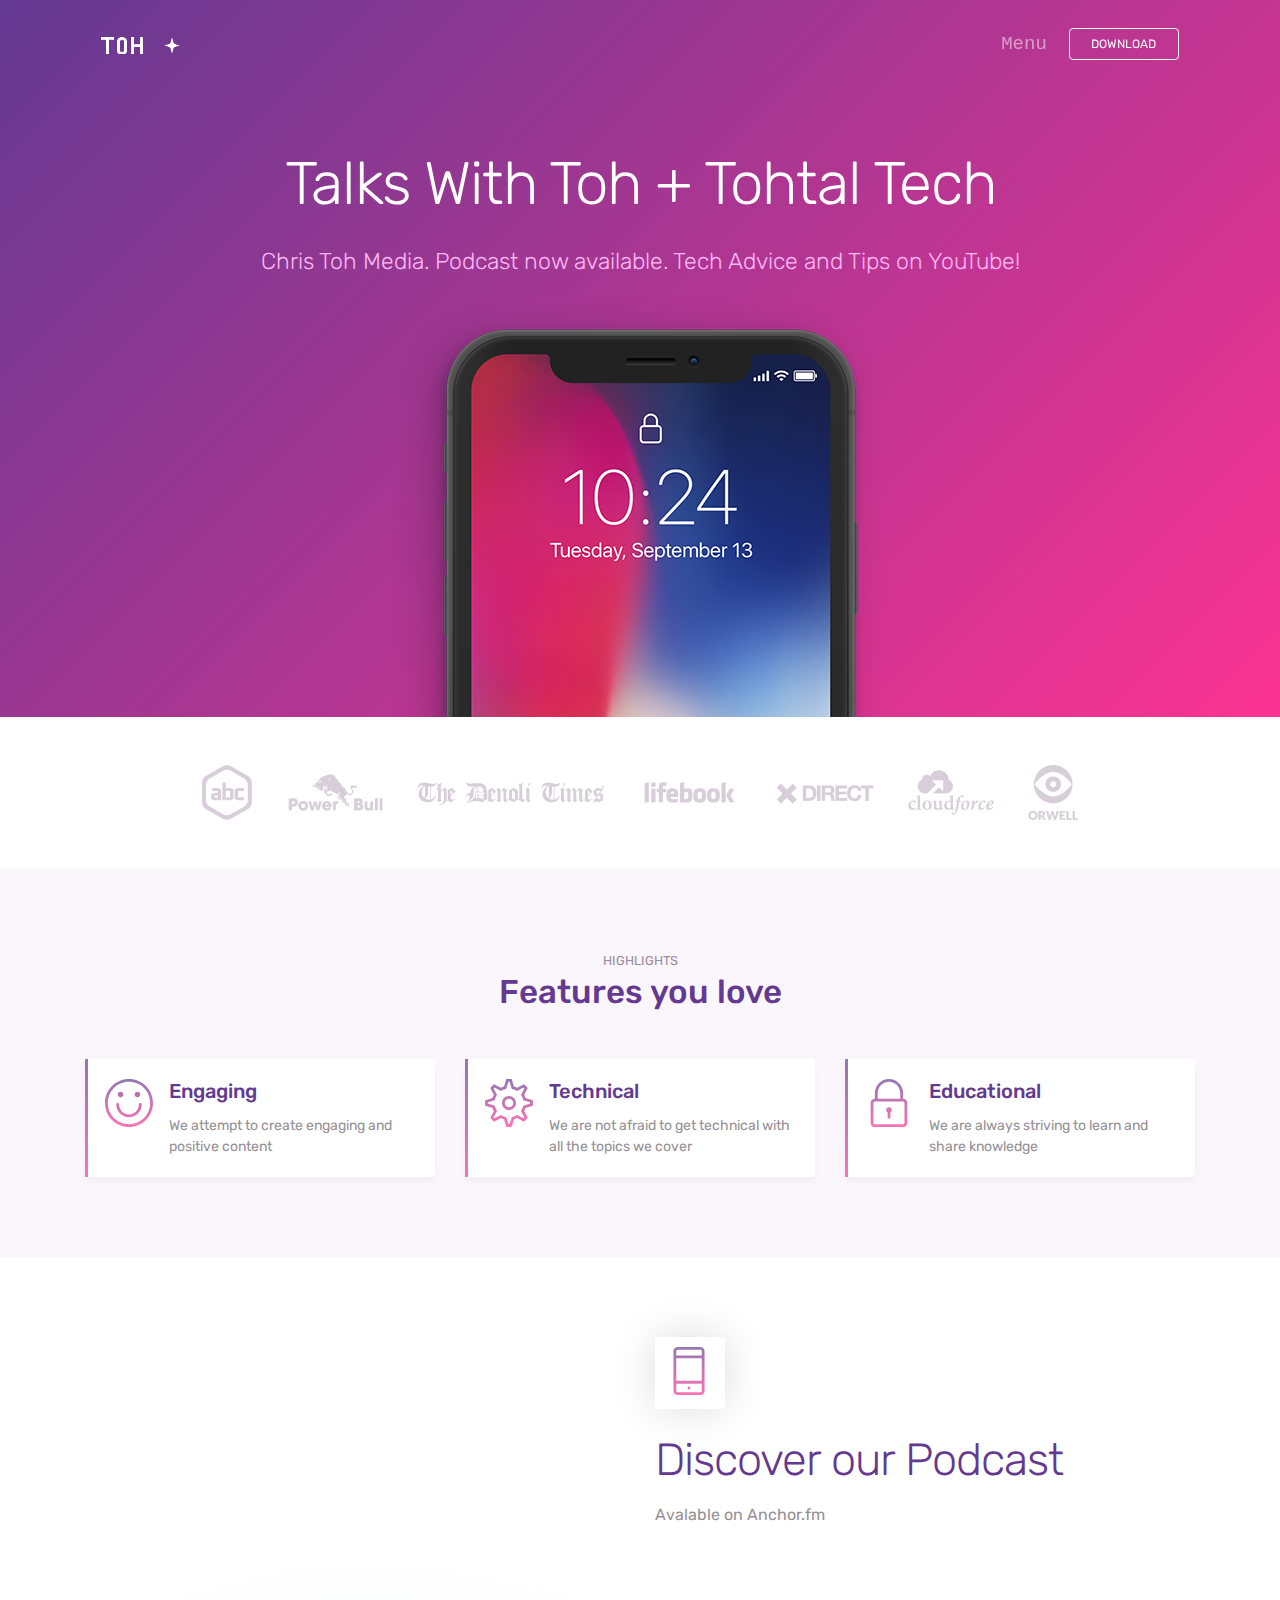
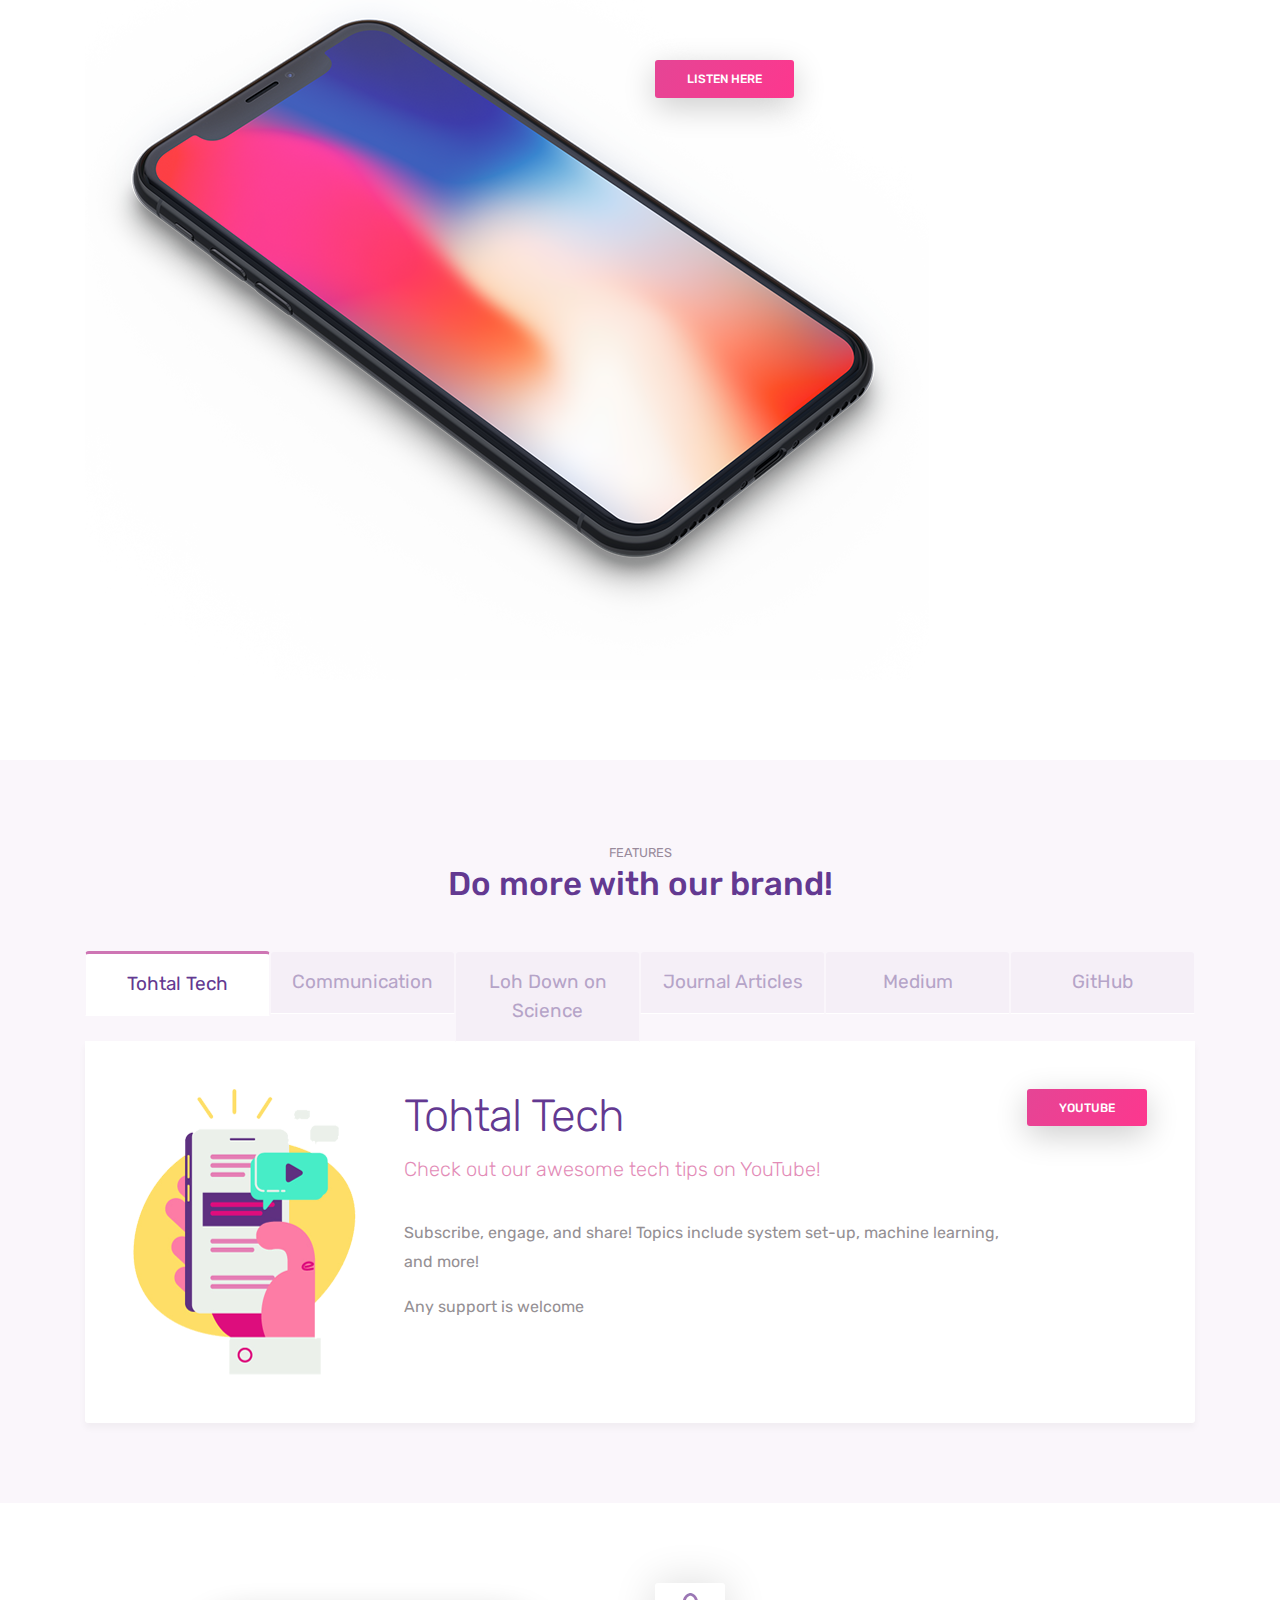
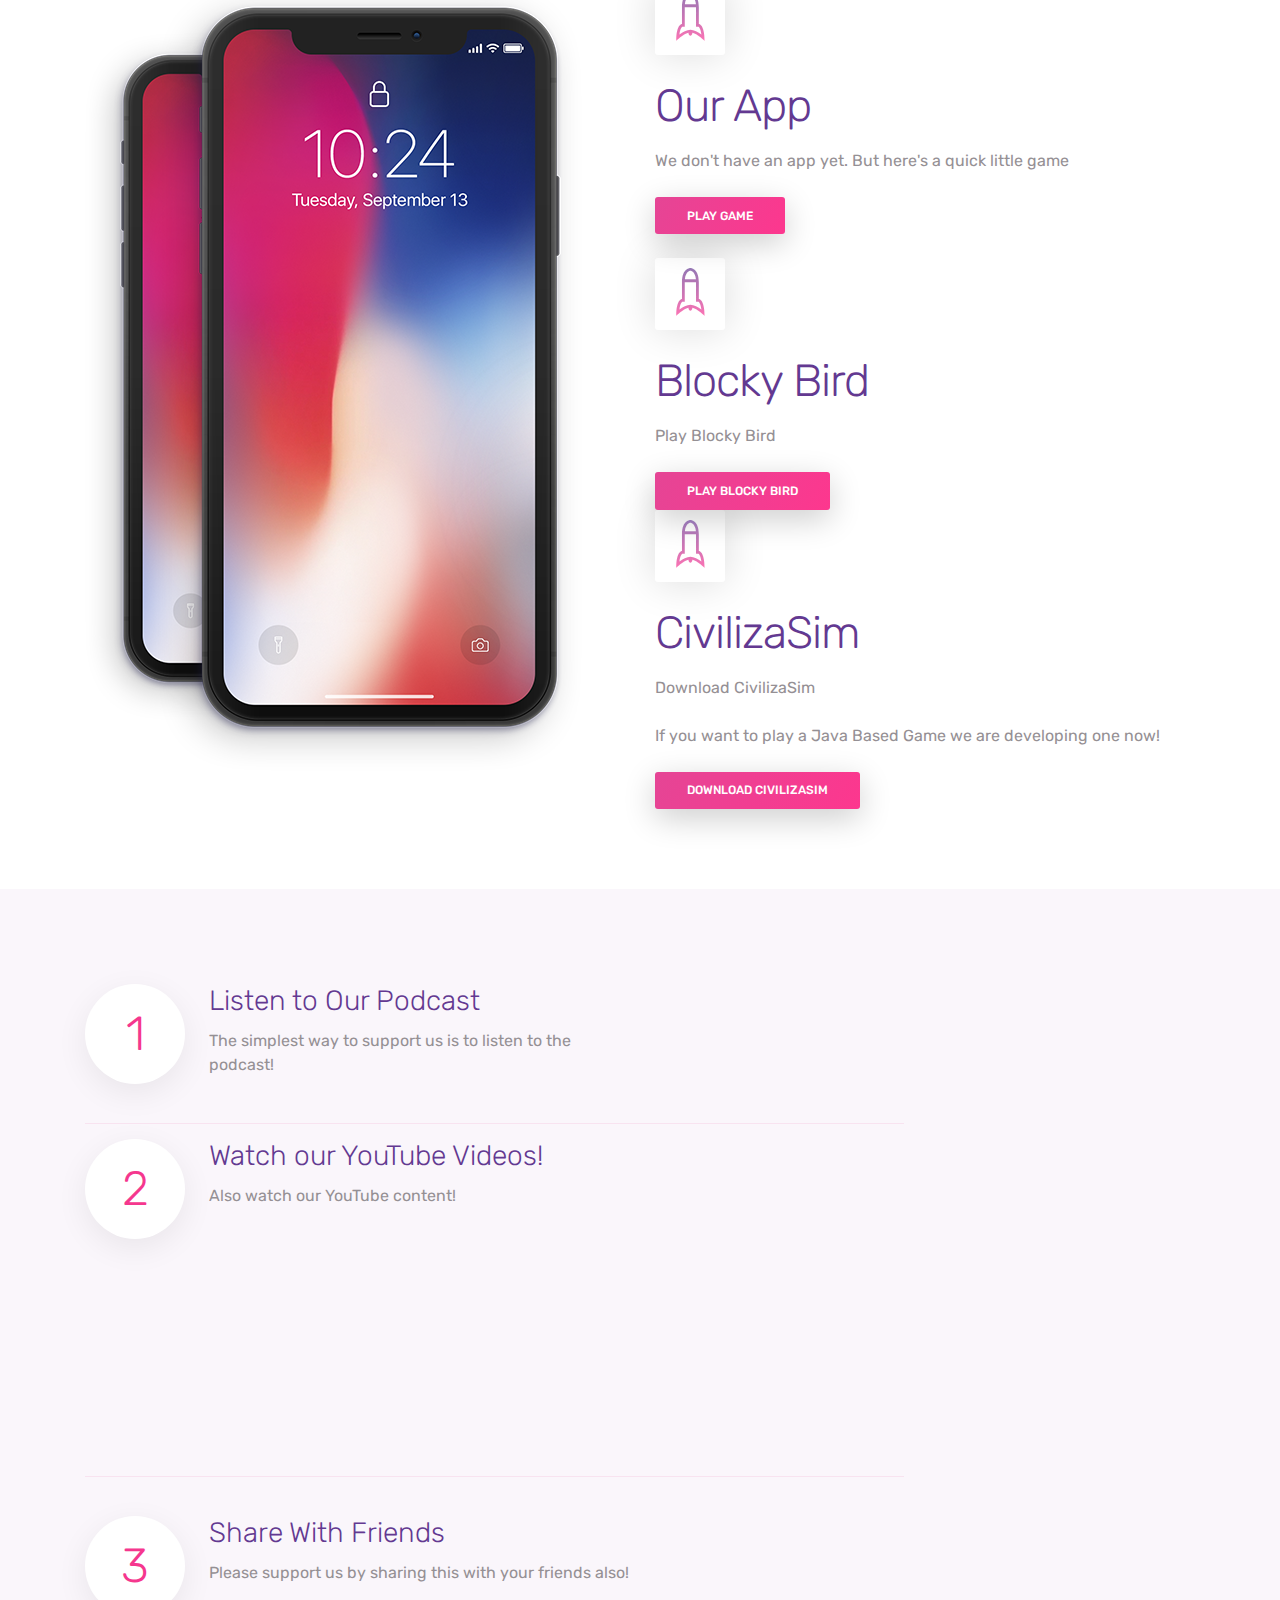
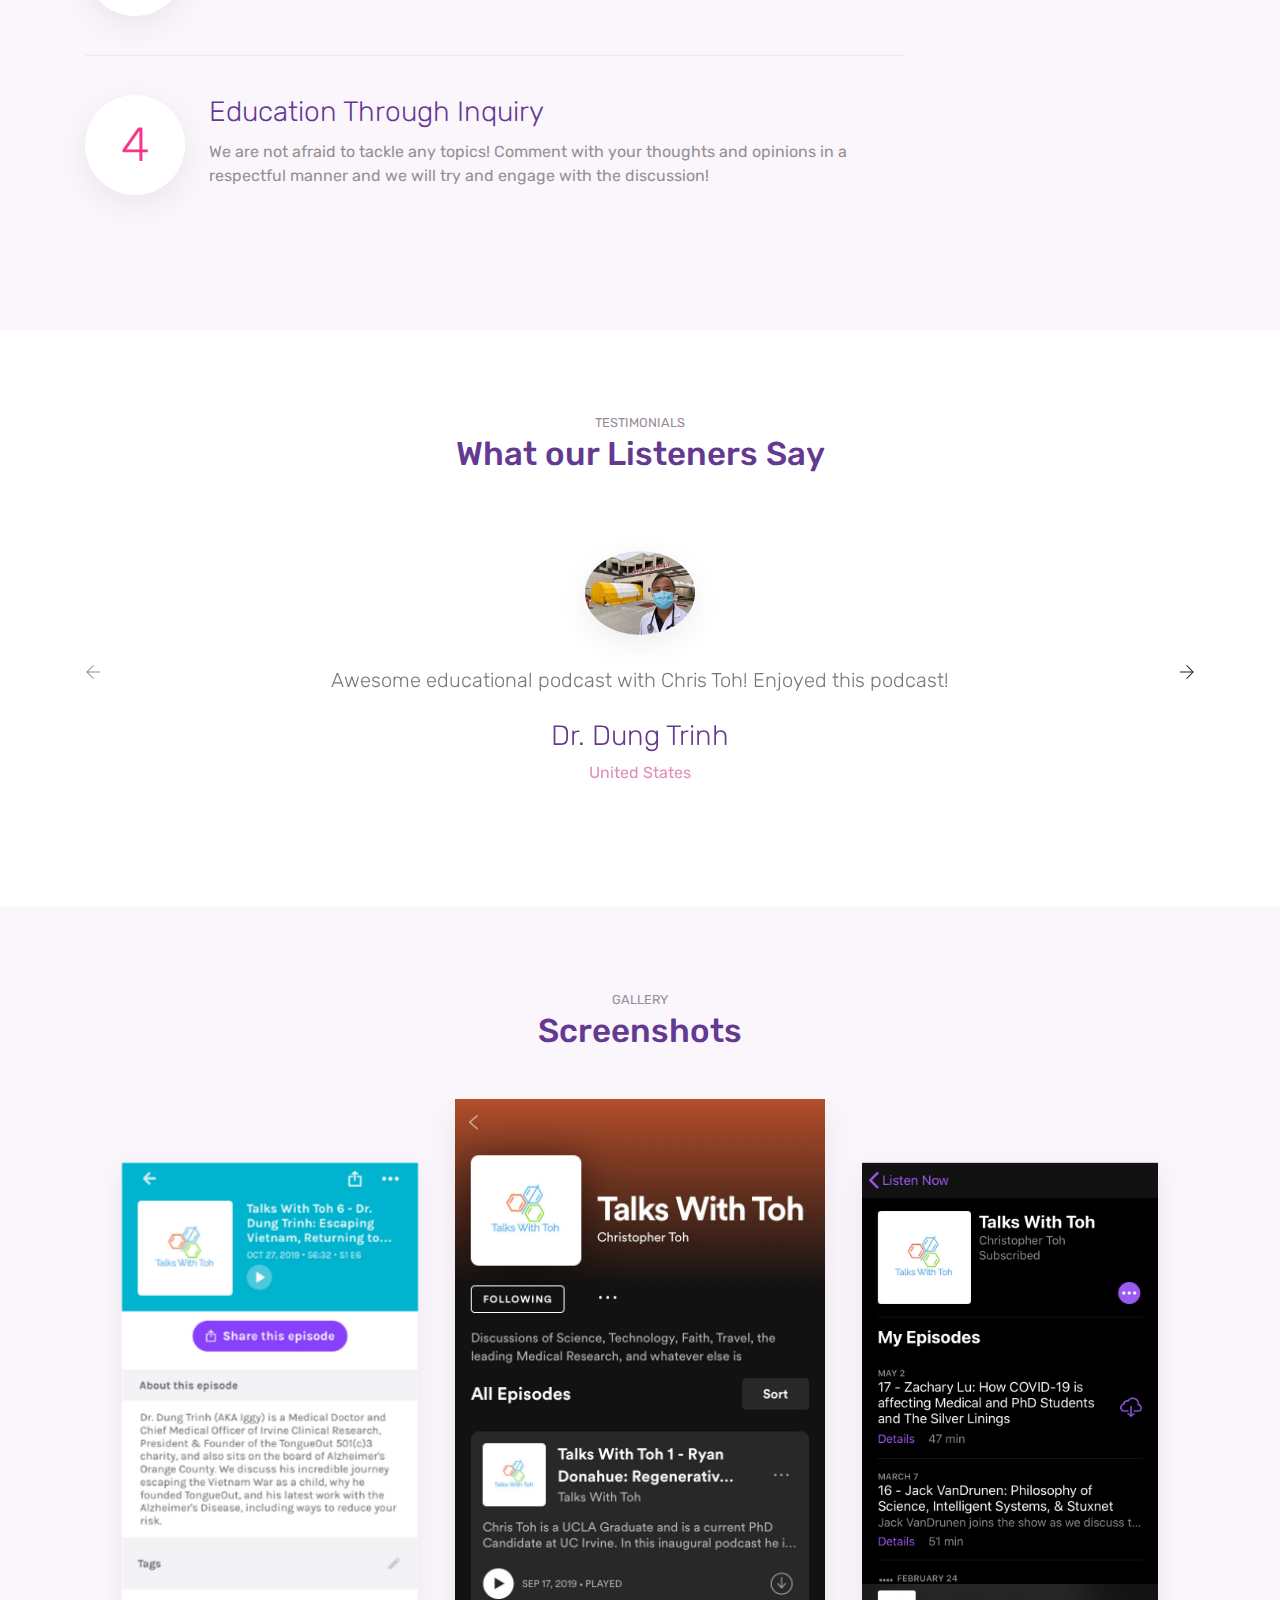
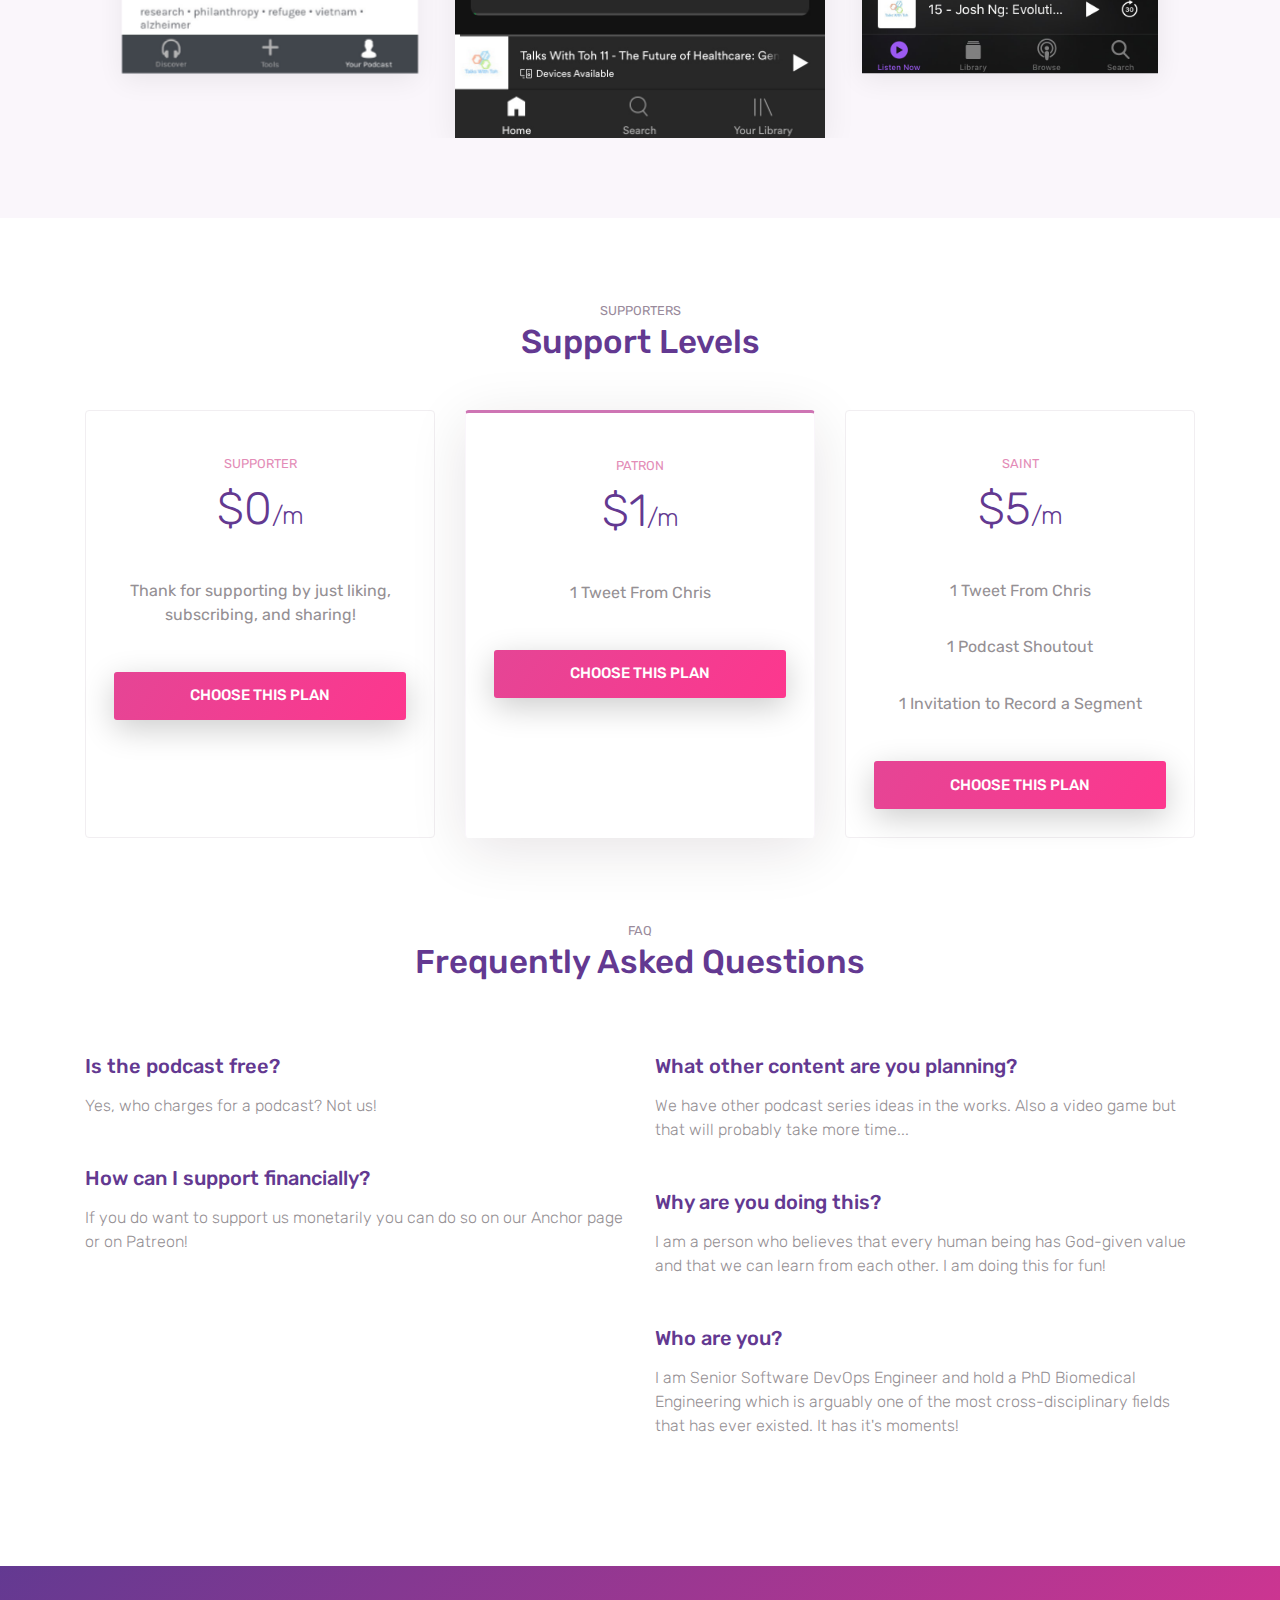
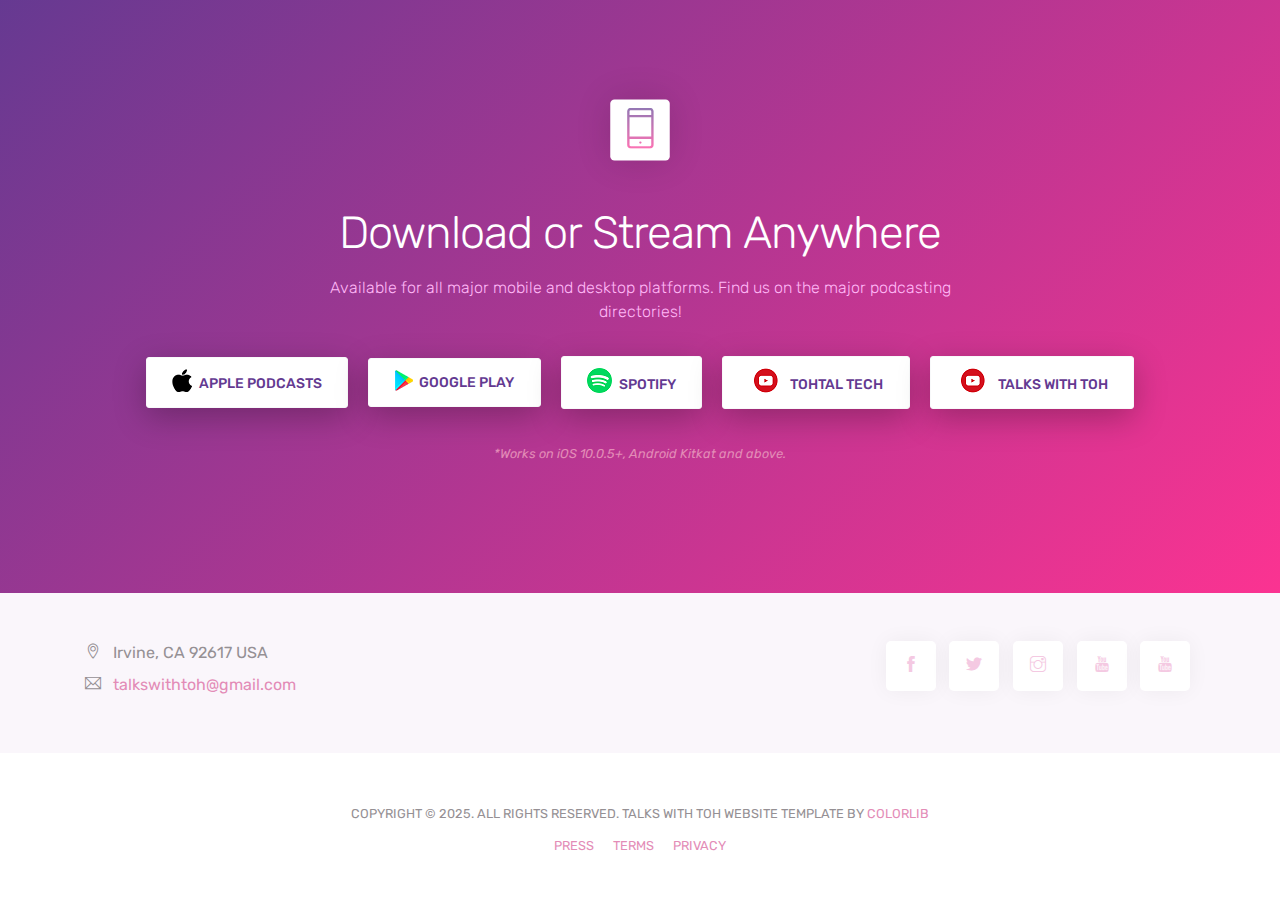
==== commit 7ebfd34a: "Bump Copyright to 2025" ====
--- a/index.html
+++ b/index.html
@@ -606,7 +606,7 @@
     <!-- // end .section -->
     <footer class="my-5 text-center">
         <!-- Copyright removal is not prohibited! -->
-        <p class="mb-2"><small>COPYRIGHT © 2023. ALL RIGHTS RESERVED. TALKS WITH TOH WEBSITE TEMPLATE BY <a href="https://colorlib.com">COLORLIB</a></small></p>
+        <p class="mb-2"><small>COPYRIGHT © 2025. ALL RIGHTS RESERVED. TALKS WITH TOH WEBSITE TEMPLATE BY <a href="https://colorlib.com">COLORLIB</a></small></p>
 
         <small>
             <a href="press.html" class="m-2">PRESS</a>
